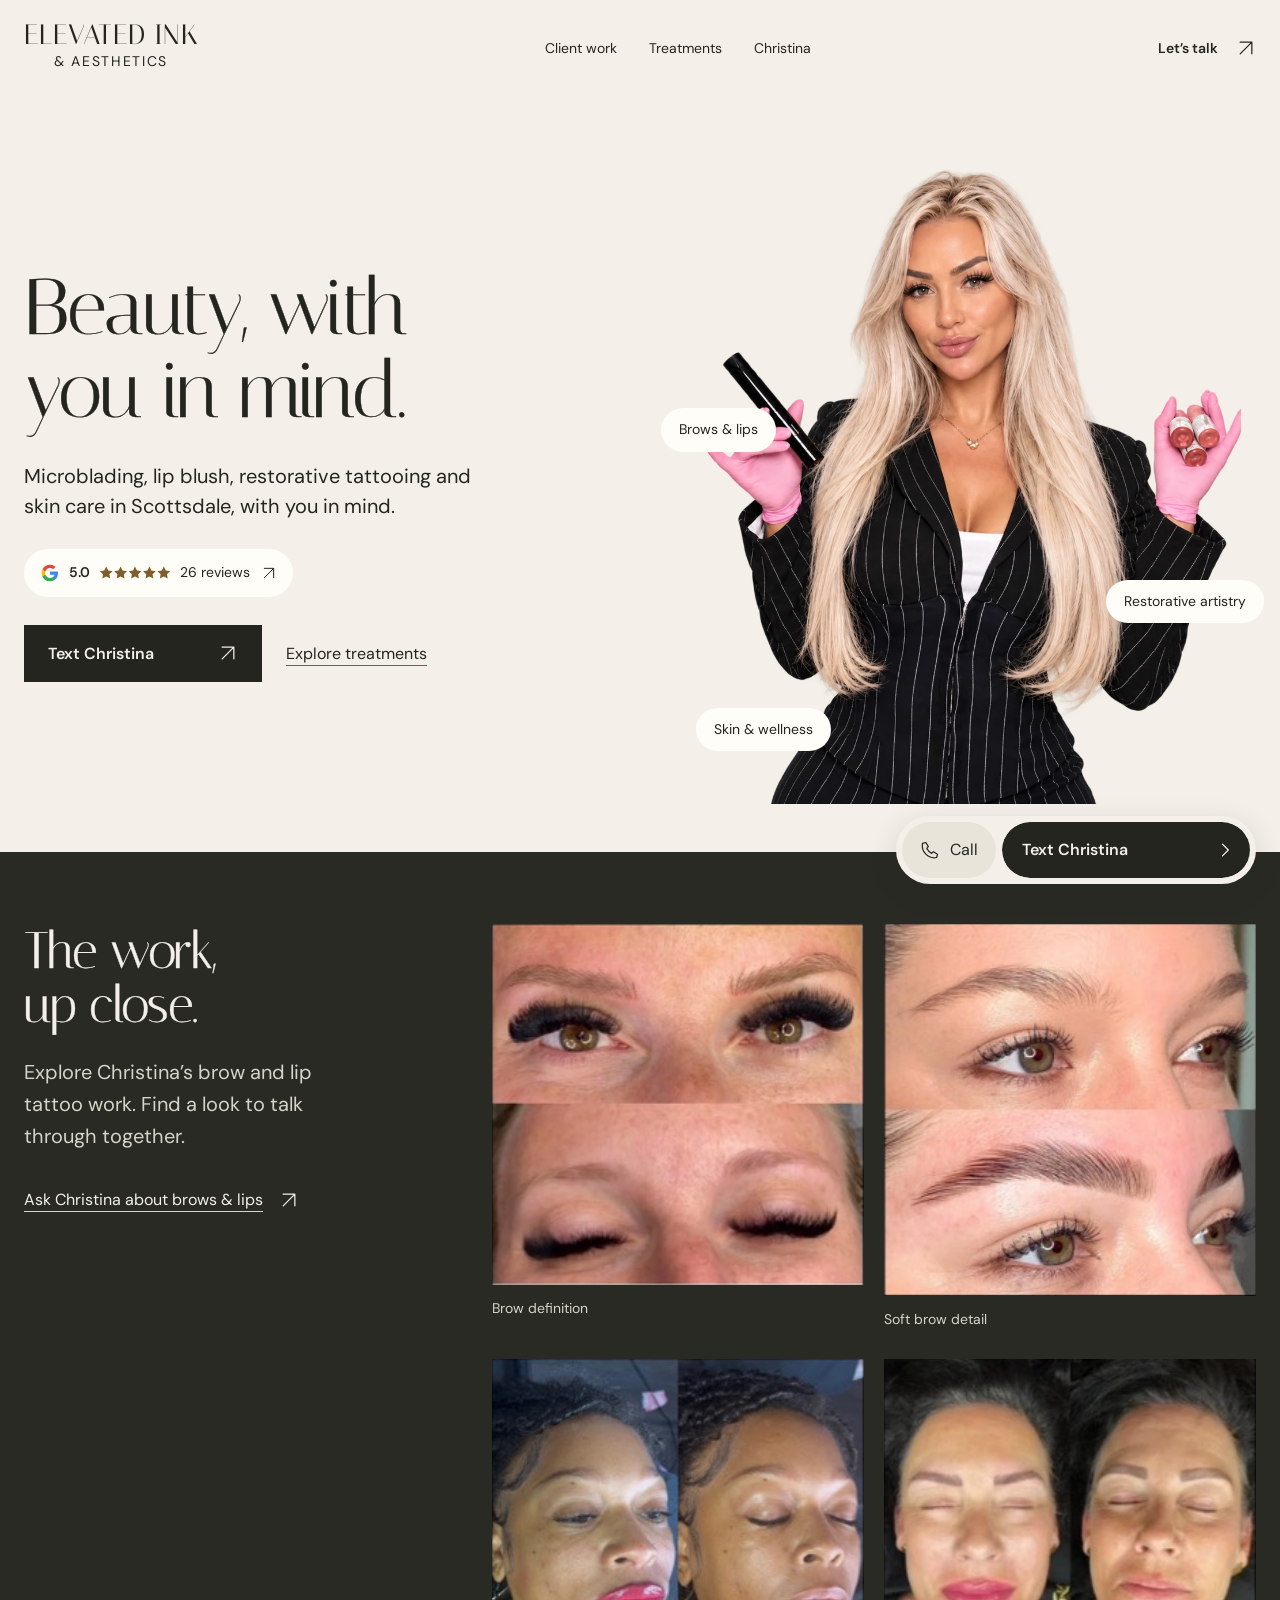
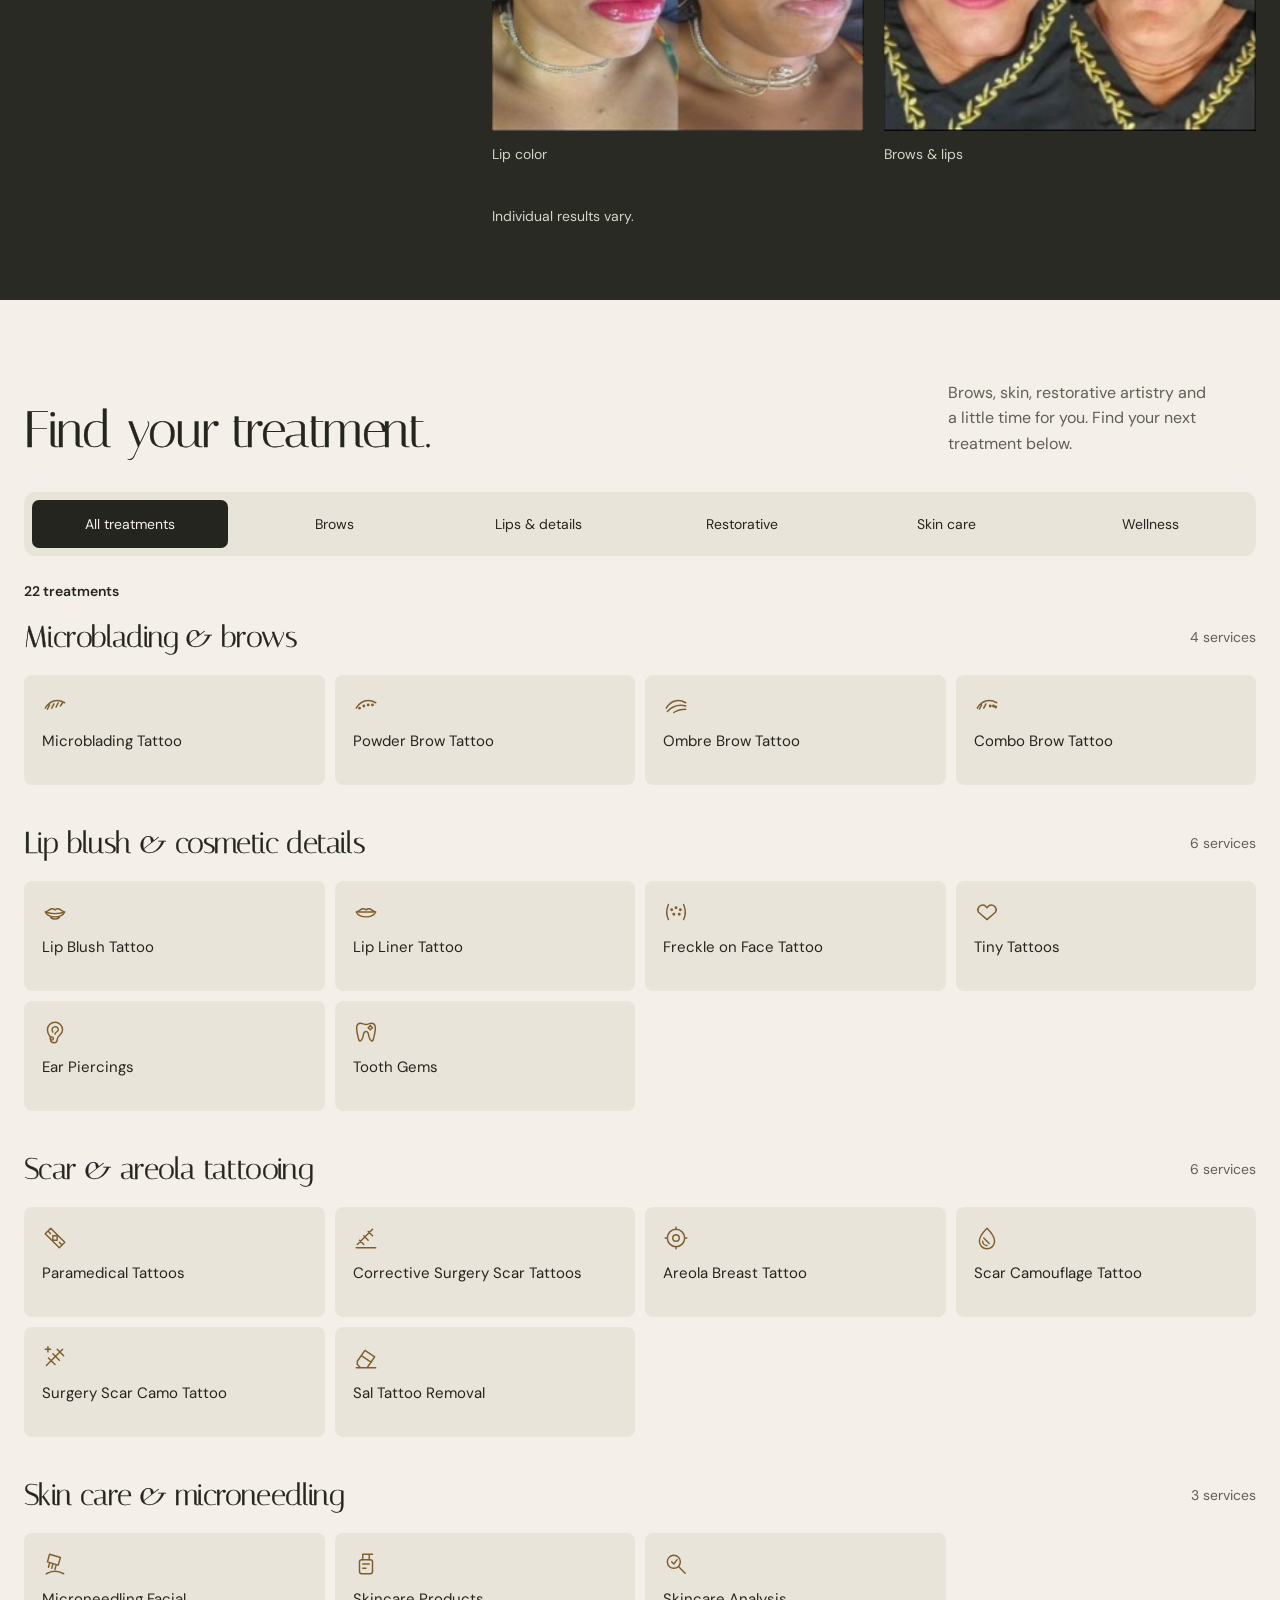
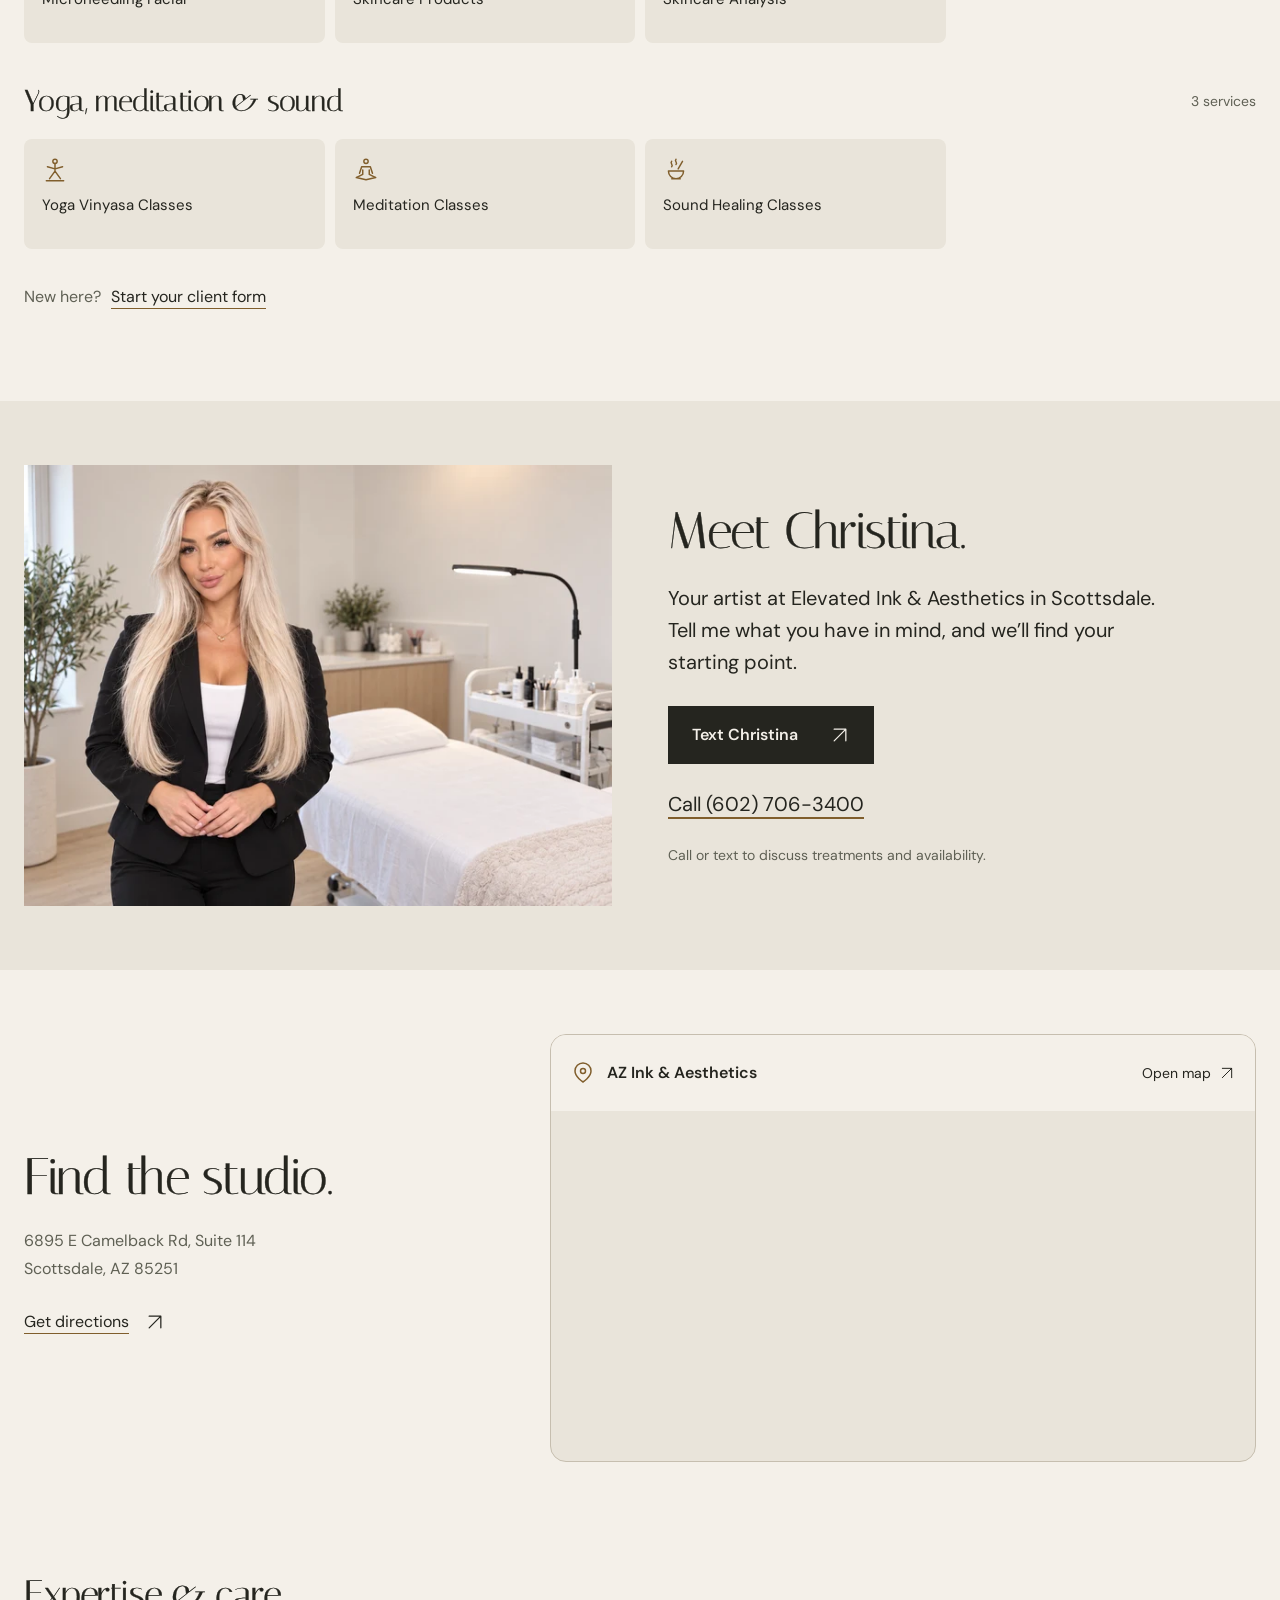
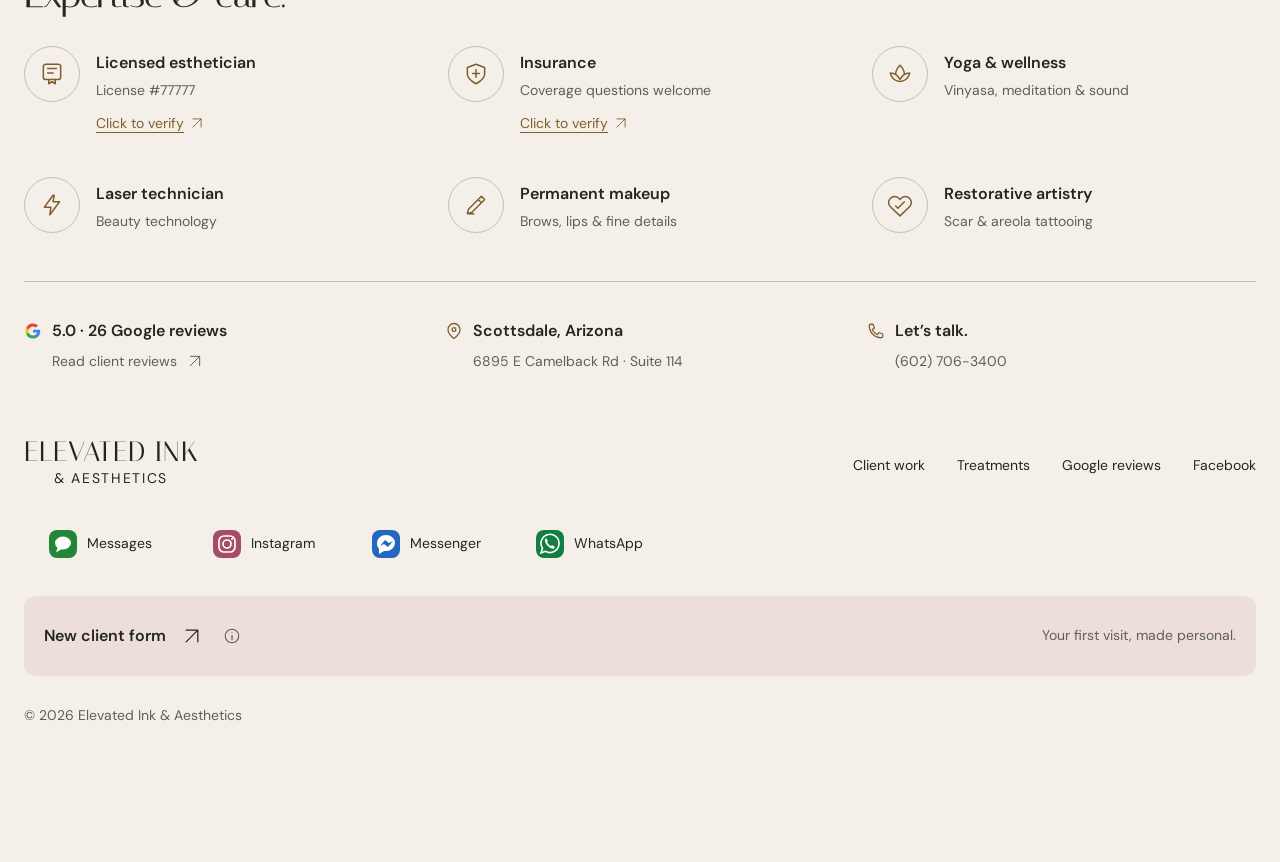
==== index.html @ 195c1bef "Align credential verification links and add consistent footer location and phone icons" ====
<!doctype html>
<html lang="en">
<head>
  <meta charset="utf-8">
  <meta name="viewport" content="width=device-width, initial-scale=1, viewport-fit=cover">
  <meta name="theme-color" content="#f4f0e9">
  <meta name="description" content="Explore microblading, lip blush, restorative tattooing and skin care in Scottsdale with Christina. View client work, find your treatment and start your inquiry.">
  <title>Permanent Makeup Scottsdale | Elevated Ink &amp; Aesthetics</title>
  <link rel="canonical" href="https://tina-lac.vercel.app/">
  <meta property="og:type" content="website">
  <meta property="og:locale" content="en_US">
  <meta property="og:site_name" content="Elevated Ink &amp; Aesthetics">
  <meta property="og:title" content="Permanent Makeup Scottsdale | Elevated Ink &amp; Aesthetics">
  <meta property="og:description" content="Explore microblading, lip blush, restorative tattooing and skin care in Scottsdale with Christina. View client work, find your treatment and start your inquiry.">
  <meta property="og:url" content="https://tina-lac.vercel.app/">
  <meta property="og:image" content="https://tina-lac.vercel.app/assets/og-elevated-ink.jpg">
  <meta property="og:image:secure_url" content="https://tina-lac.vercel.app/assets/og-elevated-ink.jpg">
  <meta property="og:image:type" content="image/jpeg">
  <meta property="og:image:width" content="1280">
  <meta property="og:image:height" content="672">
  <meta property="og:image:alt" content="Elevated Ink &amp; Aesthetics: Beauty, with you in mind. Christina with her permanent makeup tools, Google reviews and consultation invitation.">
  <meta name="twitter:card" content="summary_large_image">
  <meta name="twitter:title" content="Permanent Makeup Scottsdale | Elevated Ink &amp; Aesthetics">
  <meta name="twitter:description" content="Explore microblading, lip blush, restorative tattooing and skin care in Scottsdale with Christina. View client work, find your treatment and start your inquiry.">
  <meta name="twitter:image" content="https://tina-lac.vercel.app/assets/og-elevated-ink.jpg">
  <meta name="twitter:image:alt" content="Elevated Ink &amp; Aesthetics brand banner with Christina and Beauty, with you in mind.">
  <link rel="preload" href="assets/fonts/italiana.woff" as="font" type="font/woff" crossorigin>
  <link rel="preload" href="assets/fonts/dm-sans-regular.woff" as="font" type="font/woff" crossorigin>
  <link rel="icon" href="assets/favicon.svg" type="image/svg+xml">
  <link rel="stylesheet" href="styles.css?v=20261020-footer-alignment">
  <script src="app.js?v=20261020-footer-alignment" defer></script>
  <script type="application/ld+json">{"@context":"https://schema.org","@type":"BeautySalon","@id":"https://tina-lac.vercel.app/#studio","name":"Elevated Ink & Aesthetics","alternateName":"AZ Ink and Aesthetics","url":"https://tina-lac.vercel.app/","description":"Explore microblading, lip blush, restorative tattooing and skin care in Scottsdale with Christina. View client work, find your treatment and start your inquiry.","image":"https://tina-lac.vercel.app/assets/og-elevated-ink.jpg","telephone":"+16027063400","address":{"@type":"PostalAddress","streetAddress":"6895 E Camelback Rd, Suite 114","addressLocality":"Scottsdale","addressRegion":"AZ","postalCode":"85251","addressCountry":"US"},"areaServed":{"@type":"City","name":"Scottsdale"},"hasMap":"https://www.google.com/maps?cid=10707652014736589159","sameAs":["https://www.facebook.com/az.inkandaesthetics/","https://www.instagram.com/inkandaestheticsbykellee/","https://share.google/YLqfMkeD1fCiKU7QR"],"hasOfferCatalog":{"@type":"OfferCatalog","name":"Permanent makeup, skin care and wellness treatments","itemListElement":[{"@type":"Offer","itemOffered":{"@type":"Service","name":"Microblading Tattoo","url":"https://tina-lac.vercel.app/#brows","areaServed":{"@type":"City","name":"Scottsdale"}}},{"@type":"Offer","itemOffered":{"@type":"Service","name":"Powder Brow Tattoo","url":"https://tina-lac.vercel.app/#brows","areaServed":{"@type":"City","name":"Scottsdale"}}},{"@type":"Offer","itemOffered":{"@type":"Service","name":"Ombre Brow Tattoo","url":"https://tina-lac.vercel.app/#brows","areaServed":{"@type":"City","name":"Scottsdale"}}},{"@type":"Offer","itemOffered":{"@type":"Service","name":"Combo Brow Tattoo","url":"https://tina-lac.vercel.app/#brows","areaServed":{"@type":"City","name":"Scottsdale"}}},{"@type":"Offer","itemOffered":{"@type":"Service","name":"Lip Blush Tattoo","url":"https://tina-lac.vercel.app/#cosmetic-tattoos","areaServed":{"@type":"City","name":"Scottsdale"}}},{"@type":"Offer","itemOffered":{"@type":"Service","name":"Lip Liner Tattoo","url":"https://tina-lac.vercel.app/#cosmetic-tattoos","areaServed":{"@type":"City","name":"Scottsdale"}}},{"@type":"Offer","itemOffered":{"@type":"Service","name":"Freckle on Face Tattoo","url":"https://tina-lac.vercel.app/#cosmetic-tattoos","areaServed":{"@type":"City","name":"Scottsdale"}}},{"@type":"Offer","itemOffered":{"@type":"Service","name":"Tiny Tattoos","url":"https://tina-lac.vercel.app/#cosmetic-tattoos","areaServed":{"@type":"City","name":"Scottsdale"}}},{"@type":"Offer","itemOffered":{"@type":"Service","name":"Ear Piercings","url":"https://tina-lac.vercel.app/#cosmetic-tattoos","areaServed":{"@type":"City","name":"Scottsdale"}}},{"@type":"Offer","itemOffered":{"@type":"Service","name":"Tooth Gems","url":"https://tina-lac.vercel.app/#cosmetic-tattoos","areaServed":{"@type":"City","name":"Scottsdale"}}},{"@type":"Offer","itemOffered":{"@type":"Service","name":"Paramedical Tattoos","url":"https://tina-lac.vercel.app/#restorative-tattoos","areaServed":{"@type":"City","name":"Scottsdale"}}},{"@type":"Offer","itemOffered":{"@type":"Service","name":"Corrective Surgery Scar Tattoos","url":"https://tina-lac.vercel.app/#restorative-tattoos","areaServed":{"@type":"City","name":"Scottsdale"}}},{"@type":"Offer","itemOffered":{"@type":"Service","name":"Areola Breast Tattoo","url":"https://tina-lac.vercel.app/#restorative-tattoos","areaServed":{"@type":"City","name":"Scottsdale"}}},{"@type":"Offer","itemOffered":{"@type":"Service","name":"Scar Camouflage Tattoo","url":"https://tina-lac.vercel.app/#restorative-tattoos","areaServed":{"@type":"City","name":"Scottsdale"}}},{"@type":"Offer","itemOffered":{"@type":"Service","name":"Surgery Scar Camo Tattoo","url":"https://tina-lac.vercel.app/#restorative-tattoos","areaServed":{"@type":"City","name":"Scottsdale"}}},{"@type":"Offer","itemOffered":{"@type":"Service","name":"Sal Tattoo Removal","url":"https://tina-lac.vercel.app/#restorative-tattoos","areaServed":{"@type":"City","name":"Scottsdale"}}},{"@type":"Offer","itemOffered":{"@type":"Service","name":"Microneedling Facial","url":"https://tina-lac.vercel.app/#skin-care","areaServed":{"@type":"City","name":"Scottsdale"}}},{"@type":"Offer","itemOffered":{"@type":"Service","name":"Skincare Products","url":"https://tina-lac.vercel.app/#skin-care","areaServed":{"@type":"City","name":"Scottsdale"}}},{"@type":"Offer","itemOffered":{"@type":"Service","name":"Skincare Analysis","url":"https://tina-lac.vercel.app/#skin-care","areaServed":{"@type":"City","name":"Scottsdale"}}},{"@type":"Offer","itemOffered":{"@type":"Service","name":"Yoga Vinyasa Classes","url":"https://tina-lac.vercel.app/#wellness","areaServed":{"@type":"City","name":"Scottsdale"}}},{"@type":"Offer","itemOffered":{"@type":"Service","name":"Meditation Classes","url":"https://tina-lac.vercel.app/#wellness","areaServed":{"@type":"City","name":"Scottsdale"}}},{"@type":"Offer","itemOffered":{"@type":"Service","name":"Sound Healing Classes","url":"https://tina-lac.vercel.app/#wellness","areaServed":{"@type":"City","name":"Scottsdale"}}}]}}</script>
  <noscript><style>.contact-dock .messaging-peel{display:none}</style></noscript>
</head>
<body>
<a class="skip" href="#main">Skip to content</a>
<header class="header frame">
  <a class="wordmark" href="#" aria-label="Elevated Ink and Aesthetics home">ELEVATED INK<span>& AESTHETICS</span></a>
  <nav aria-label="Main navigation"><a href="#work">Client work</a><a href="#treatments">Treatments</a><a href="#contact">Christina</a></nav>
  <a class="header-contact" href="sms:+16027063400?body=Hey%20Christina%2C%20I%20need%20to%20know%20more%20about%20your%20services%2C%20girl%21">Let’s talk <svg class="icon" viewBox="0 0 24 24" aria-hidden="true"><path d="m5 19 14-14M5 5h14v14"/></svg></a>
</header>
<main id="main">
  <section class="hero frame" aria-labelledby="hero-title">
    <div class="hero-copy">
      <h1 id="hero-title" data-reveal>Beauty, with<br>you in mind.</h1>
      <p class="lead" data-reveal>Microblading, lip blush, restorative tattooing and skin care in Scottsdale, with you in mind.</p>
      <a class="review-pill" href="https://share.google/YLqfMkeD1fCiKU7QR" target="_blank" rel="noopener" aria-label="5 out of 5, 26 Google reviews. View on Google, opens a new tab." data-reveal>
        <svg class="google-mark" viewBox="0 0 24 24" aria-hidden="true"><path fill="#4285f4" d="M21.6 12.23c0-.71-.06-1.39-.18-2.05H12v3.88h5.38a4.61 4.61 0 0 1-2 3.03v2.52h3.24c1.89-1.74 2.98-4.3 2.98-7.38Z"/><path fill="#34a853" d="M12 22c2.7 0 4.96-.9 6.62-2.42l-3.24-2.52c-.9.6-2.04.96-3.38.96-2.61 0-4.82-1.76-5.61-4.12H3.05v2.6A10 10 0 0 0 12 22Z"/><path fill="#fbbc05" d="M6.39 13.9A6 6 0 0 1 6.07 12c0-.66.11-1.3.32-1.9V7.5H3.05A10 10 0 0 0 2 12c0 1.61.39 3.14 1.05 4.5l3.34-2.6Z"/><path fill="#ea4335" d="M12 5.98c1.47 0 2.79.5 3.82 1.5l2.87-2.87A9.6 9.6 0 0 0 12 2a10 10 0 0 0-8.95 5.5l3.34 2.6C7.18 7.74 9.39 5.98 12 5.98Z"/></svg>
        <strong>5.0</strong><svg class="stars" viewBox="0 0 100 20" aria-hidden="true"><defs><path id="star" d="m10 1 2.7 5.5 6.1.9-4.4 4.3 1 6.1-5.4-2.9-5.4 2.9 1-6.1L1.2 7.4l6.1-.9Z"/></defs><use href="#star"/><use href="#star" x="20"/><use href="#star" x="40"/><use href="#star" x="60"/><use href="#star" x="80"/></svg><span>26 reviews</span><svg class="icon" viewBox="0 0 24 24" aria-hidden="true"><path d="m5 19 14-14M5 5h14v14"/></svg>
      </a>
      <div class="hero-actions" data-reveal><a class="button" href="sms:+16027063400?body=Hey%20Christina%2C%20I%20need%20to%20know%20more%20about%20your%20services%2C%20girl%21">Text Christina <svg class="icon" viewBox="0 0 24 24" aria-hidden="true"><path d="m5 19 14-14M5 5h14v14"/></svg></a><a class="text-link" href="#treatments">Explore treatments</a></div>
    </div>
    <div class="portrait" data-reveal><picture><source type="image/webp" srcset="assets/christina-480.webp 480w, assets/christina-960.webp 960w" sizes="(max-width: 700px) 90vw, 48vw"><img src="assets/christina-cutout.png" alt="Christina, the artist behind Elevated Ink, holding her tattoo tools in pink gloves" width="1165" height="1350" fetchpriority="high" decoding="async"></picture><div class="portrait-bubbles" aria-label="Treatment specialties">
      <span class="treatment-bubble bubble-brows">Brows & lips</span>
      <span class="treatment-bubble bubble-restore">Restorative artistry</span>
      <span class="treatment-bubble bubble-skin">Skin & wellness</span>
    </div></div>
  </section>
  <section class="work" id="work" aria-labelledby="work-title">
    <div class="frame work-layout">
      <div class="work-copy"><h2 id="work-title" data-reveal>The work, <br>up close.</h2><p data-reveal>Explore Christina’s brow and lip tattoo work. Find a look to talk through together.</p><a class="text-link" href="sms:+16027063400?body=Hey%20Christina%2C%20I%20need%20to%20know%20more%20about%20your%20services%2C%20girl%21" data-reveal>Ask Christina about brows & lips <svg class="icon" viewBox="0 0 24 24" aria-hidden="true"><path d="m5 19 14-14M5 5h14v14"/></svg></a></div>
      <div class="gallery">
        <figure data-reveal><div class="crop" style="--x:310;--y:197;--w:263;--h:255"><img src="assets/client-work.jpg" alt="Original paired close-ups of a client’s eyebrow treatment" width="589" height="1280" loading="lazy" decoding="async"></div><figcaption>Brow definition</figcaption></figure>
        <figure data-reveal><div class="crop" style="--x:310;--y:492;--w:263;--h:263"><img src="assets/client-work.jpg" alt="Two original close-up views of brow shaping and definition" width="589" height="1280" loading="lazy" decoding="async"></div><figcaption>Soft brow detail</figcaption></figure>
        <figure data-reveal><div class="crop" style="--x:16;--y:786;--w:263;--h:263"><img src="assets/client-work.jpg" alt="Original paired client photographs showing lip tattoo work" width="589" height="1280" loading="lazy" decoding="async"></div><figcaption>Lip color</figcaption></figure>
        <figure data-reveal><div class="crop" style="--x:16;--y:492;--w:263;--h:263"><img src="assets/client-work.jpg" alt="Original paired client photographs of brow and lip treatment details" width="589" height="1280" loading="lazy" decoding="async"></div><figcaption>Brows & lips</figcaption></figure>
      </div>
      <p class="work-note">Individual results vary.</p>
    </div>
  </section>
  <section class="treatments frame" id="treatments" aria-labelledby="treatments-title">
    <div class="section-intro"><h2 id="treatments-title" data-reveal>Find your treatment.</h2><p data-reveal>Brows, skin, restorative artistry and a little time for you. Find your next treatment below.</p></div>
    <div class="treatment-menu">
<div class="treatment-filters" role="group" aria-label="Filter treatments" hidden>
<button type="button" data-service-filter="all" aria-pressed="true" aria-controls="treatment-grid">All treatments</button>
<button type="button" data-service-filter="brows" aria-pressed="false" aria-controls="treatment-grid">Brows</button>
<button type="button" data-service-filter="cosmetic-tattoos" aria-pressed="false" aria-controls="treatment-grid">Lips &amp; details</button>
<button type="button" data-service-filter="restorative-tattoos" aria-pressed="false" aria-controls="treatment-grid">Restorative</button>
<button type="button" data-service-filter="skin-care" aria-pressed="false" aria-controls="treatment-grid">Skin care</button>
<button type="button" data-service-filter="wellness" aria-pressed="false" aria-controls="treatment-grid">Wellness</button>
</div>
<div class="menu-meta"><p id="treatment-count" role="status" aria-live="polite" aria-atomic="true">22 treatments</p></div>
<div class="treatment-collections" id="treatment-grid">
<section class="treatment-collection" id="brows" data-service-group="brows" aria-labelledby="brows-title"><div class="treatment-category-heading"><h3 id="brows-title">Microblading &amp; brows</h3><span>4 services</span></div><ul class="treatment-grid" role="list">
<li class="treatment-card"><svg class="treatment-icon" viewBox="0 0 24 24" aria-hidden="true"><path d="M3 14c4-7 11-9 18-5M5 15l2-4m2 3 2-4m2 3 2-4m2 3 2-3"/></svg><span class="treatment-name-full">Microblading Tattoo</span><span class="treatment-name-short" aria-hidden="true">Micro<wbr>blading</span></li>
<li class="treatment-card"><svg class="treatment-icon" viewBox="0 0 24 24" aria-hidden="true"><path d="M3 14c4-7 11-9 18-5"/><circle cx="6" cy="14" r=".65"/><circle cx="10" cy="12" r=".65"/><circle cx="14" cy="11" r=".65"/><circle cx="18" cy="11" r=".65"/></svg><span class="treatment-name-full">Powder Brow Tattoo</span><span class="treatment-name-short" aria-hidden="true">Powder brows</span></li>
<li class="treatment-card"><svg class="treatment-icon" viewBox="0 0 24 24" aria-hidden="true"><path d="M3 14c4-7 11-9 18-5M4 17c5-5 10-7 17-5M10 18c3-2 7-3 11-3"/></svg><span class="treatment-name-full">Ombre Brow Tattoo</span><span class="treatment-name-short" aria-hidden="true">Ombré brows</span></li>
<li class="treatment-card"><svg class="treatment-icon" viewBox="0 0 24 24" aria-hidden="true"><path d="M3 14c4-7 11-9 18-5M5 15l2-4m2 3 2-4"/><circle cx="15" cy="12" r=".7"/><circle cx="18" cy="12" r=".7"/><circle cx="20" cy="13" r=".7"/></svg><span class="treatment-name-full">Combo Brow Tattoo</span><span class="treatment-name-short" aria-hidden="true">Combo brows</span></li>
</ul></section>
<section class="treatment-collection" id="cosmetic-tattoos" data-service-group="cosmetic-tattoos" aria-labelledby="cosmetic-tattoos-title"><div class="treatment-category-heading"><h3 id="cosmetic-tattoos-title">Lip blush &amp; cosmetic details</h3><span>6 services</span></div><ul class="treatment-grid" role="list">
<li class="treatment-card"><svg class="treatment-icon" viewBox="0 0 24 24" aria-hidden="true"><path d="M3 12c4-1 5-5 9-2 4-3 5 1 9 2-3 6-15 6-18 0ZM3 12c6 2 12 2 18 0M8 17c2 2 6 2 8 0"/></svg><span class="treatment-name-full">Lip Blush Tattoo</span><span class="treatment-name-short" aria-hidden="true">Lip blush</span></li>
<li class="treatment-card"><svg class="treatment-icon" viewBox="0 0 24 24" aria-hidden="true"><path d="M3 12c4-1 5-5 9-2 4-3 5 1 9 2-3 6-15 6-18 0ZM5 12h14"/></svg><span class="treatment-name-full">Lip Liner Tattoo</span><span class="treatment-name-short" aria-hidden="true">Lip liner</span></li>
<li class="treatment-card"><svg class="treatment-icon" viewBox="0 0 24 24" aria-hidden="true"><path d="M5 5c-2 5-2 10 0 14M19 5c2 5 2 10 0 14"/><circle cx="8" cy="10" r=".7"/><circle cx="12" cy="8" r=".7"/><circle cx="16" cy="10" r=".7"/><circle cx="10" cy="14" r=".7"/><circle cx="15" cy="14" r=".7"/></svg><span class="treatment-name-full">Freckle on Face Tattoo</span><span class="treatment-name-short" aria-hidden="true">Freckles</span></li>
<li class="treatment-card"><svg class="treatment-icon" viewBox="0 0 24 24" aria-hidden="true"><path d="M12 19 4 12a4.5 4.5 0 0 1 6-6l2 2 2-2a4.5 4.5 0 0 1 6 6l-8 7Z"/></svg><span class="treatment-name-full">Tiny Tattoos</span><span class="treatment-name-short" aria-hidden="true">Tiny tattoos</span></li>
<li class="treatment-card"><svg class="treatment-icon" viewBox="0 0 24 24" aria-hidden="true"><path d="M8 17c-1-2-3-3-3-7a7 7 0 0 1 14 0c0 5-5 5-5 9a3 3 0 0 1-6 0v-2ZM10 12c-3-5 5-7 5-2 0 2-3 2-3 4"/><circle cx="9" cy="18" r="1.5"/></svg><span class="treatment-name-full">Ear Piercings</span><span class="treatment-name-short" aria-hidden="true">Ear piercing</span></li>
<li class="treatment-card"><svg class="treatment-icon" viewBox="0 0 24 24" aria-hidden="true"><path d="M7 4c-6 0-3 9-2 14 1 4 3 2 4-1l1-4c1-2 3-2 4 0l1 4c1 3 3 5 4 1 1-5 4-14-2-14-2 0-3 1-5 1S9 4 7 4Z"/><path d="m16 6 2 2-2 2-2-2 2-2Z"/></svg><span class="treatment-name-full">Tooth Gems</span><span class="treatment-name-short" aria-hidden="true">Tooth gems</span></li>
</ul></section>
<section class="treatment-collection" id="restorative-tattoos" data-service-group="restorative-tattoos" aria-labelledby="restorative-tattoos-title"><div class="treatment-category-heading"><h3 id="restorative-tattoos-title">Scar &amp; areola tattooing</h3><span>6 services</span></div><ul class="treatment-grid" role="list">
<li class="treatment-card"><svg class="treatment-icon" viewBox="0 0 24 24" aria-hidden="true"><path d="m8 3 13 13-5 5L3 8l5-5ZM6 6l2 2m8 8 2 2"/><path d="M10 10h4v4h-4z"/></svg><span class="treatment-name-full">Paramedical Tattoos</span><span class="treatment-name-short" aria-hidden="true">Para<wbr>medical</span></li>
<li class="treatment-card"><svg class="treatment-icon" viewBox="0 0 24 24" aria-hidden="true"><path d="M4 18 18 4M6 14l4 4M10 10l4 4M14 6l4 4M3 21h18"/></svg><span class="treatment-name-full">Corrective Surgery Scar Tattoos</span><span class="treatment-name-short" aria-hidden="true">Corrective scar</span></li>
<li class="treatment-card"><svg class="treatment-icon" viewBox="0 0 24 24" aria-hidden="true"><circle cx="12" cy="12" r="8"/><circle cx="12" cy="12" r="3"/><path d="M12 2v2m0 16v2M2 12h2m16 0h2"/></svg><span class="treatment-name-full">Areola Breast Tattoo</span><span class="treatment-name-short" aria-hidden="true">Areola tattoo</span></li>
<li class="treatment-card"><svg class="treatment-icon" viewBox="0 0 24 24" aria-hidden="true"><path d="M12 3s-7 7-7 12a7 7 0 0 0 14 0c0-5-7-12-7-12Z"/><path d="M8 15a4 4 0 0 0 4 4m-3-7 5 5"/></svg><span class="treatment-name-full">Scar Camouflage Tattoo</span><span class="treatment-name-short" aria-hidden="true">Scar camo</span></li>
<li class="treatment-card"><svg class="treatment-icon" viewBox="0 0 24 24" aria-hidden="true"><path d="M4 19 19 4M6 12l6 6M10 8l6 6M14 4l6 6"/><path d="M3 4h5M5.5 1.5v5"/></svg><span class="treatment-name-full">Surgery Scar Camo Tattoo</span><span class="treatment-name-short" aria-hidden="true">Surgical scar</span></li>
<li class="treatment-card"><svg class="treatment-icon" viewBox="0 0 24 24" aria-hidden="true"><path d="m4 15 7-10 9 6-7 10H7l-3-3v-3ZM8 10l9 6M3 21h18"/></svg><span class="treatment-name-full">Sal Tattoo Removal</span><span class="treatment-name-short" aria-hidden="true">Tattoo removal</span></li>
</ul></section>
<section class="treatment-collection" id="skin-care" data-service-group="skin-care" aria-labelledby="skin-care-title"><div class="treatment-category-heading"><h3 id="skin-care-title">Skin care &amp; microneedling</h3><span>3 services</span></div><ul class="treatment-grid" role="list">
<li class="treatment-card"><svg class="treatment-icon" viewBox="0 0 24 24" aria-hidden="true"><path d="m7 3 10 3-2 7-10-3 2-7ZM7 11l-1 4m4-3-1 4m4-3-1 4M4 21c5-3 11-3 16 0"/></svg><span class="treatment-name-full">Microneedling Facial</span><span class="treatment-name-short" aria-hidden="true">Micro<wbr>needling</span></li>
<li class="treatment-card"><svg class="treatment-icon" viewBox="0 0 24 24" aria-hidden="true"><rect x="6" y="8" width="12" height="13" rx="2"/><path d="M9 8V3h6v5M9 3h9m-9 9h6m-6 4h3"/></svg><span class="treatment-name-full">Skincare Products</span><span class="treatment-name-short" aria-hidden="true">Skin products</span></li>
<li class="treatment-card"><svg class="treatment-icon" viewBox="0 0 24 24" aria-hidden="true"><circle cx="10" cy="10" r="6"/><path d="m14.5 14.5 6 6M8 10l2 2 3-4"/></svg><span class="treatment-name-full">Skincare Analysis</span><span class="treatment-name-short" aria-hidden="true">Skin analysis</span></li>
</ul></section>
<section class="treatment-collection" id="wellness" data-service-group="wellness" aria-labelledby="wellness-title"><div class="treatment-category-heading"><h3 id="wellness-title">Yoga, meditation &amp; sound</h3><span>3 services</span></div><ul class="treatment-grid" role="list">
<li class="treatment-card"><svg class="treatment-icon" viewBox="0 0 24 24" aria-hidden="true"><circle cx="12" cy="4" r="2"/><path d="M12 6v7M5 9l7 2 7-2M12 13l-5 7m5-7 5 7M4 22h16"/></svg><span class="treatment-name-full">Yoga Vinyasa Classes</span><span class="treatment-name-short" aria-hidden="true">Vinyasa yoga</span></li>
<li class="treatment-card"><svg class="treatment-icon" viewBox="0 0 24 24" aria-hidden="true"><circle cx="12" cy="4" r="2"/><path d="M8 9h8l2 6M8 9l-2 6M9 12v4l-6 3 9 2 9-2-6-3v-4"/></svg><span class="treatment-name-full">Meditation Classes</span><span class="treatment-name-short" aria-hidden="true">Meditation</span></li>
<li class="treatment-card"><svg class="treatment-icon" viewBox="0 0 24 24" aria-hidden="true"><path d="M5 13h14a7 7 0 0 1-14 0ZM8 20h8M18 4l-4 7M8 4c-2 2 2 3 0 5m4-7c-2 2 2 3 0 5"/></svg><span class="treatment-name-full">Sound Healing Classes</span><span class="treatment-name-short" aria-hidden="true">Sound healing</span></li>
</ul></section>
</div>
</div>
    <p class="service-help">New here? <a class="text-link" href="new-client.html">Start your client form</a></p>
  </section>
  <section class="contact" id="contact" aria-labelledby="contact-title"><div class="frame contact-layout">
    <figure class="studio-portrait" data-reveal><picture><source type="image/webp" srcset="assets/clinic-640.webp 640w, assets/clinic-1200.webp 1200w" sizes="(max-width: 700px) 90vw, 46vw"><img src="assets/clinic-1200.webp" alt="Christina in a treatment studio" width="1448" height="1086" loading="lazy" decoding="async"></picture></figure>
    <div class="artist-contact-copy">
    <div><h2 id="contact-title" data-reveal>Meet Christina.</h2><p data-reveal>Your artist at Elevated Ink & Aesthetics in Scottsdale. Tell me what you have in mind, and we’ll find your starting point.</p></div>
    <div class="contact-actions" data-reveal><a class="button" href="sms:+16027063400?body=Hey%20Christina%2C%20I%20need%20to%20know%20more%20about%20your%20services%2C%20girl%21">Text Christina <svg class="icon" viewBox="0 0 24 24" aria-hidden="true"><path d="m5 19 14-14M5 5h14v14"/></svg></a><a class="phone-link" href="tel:+16027063400">Call (602) 706-3400</a><p>Call or text to discuss treatments and availability.</p></div>
  </div></div></section>
  <section class="location frame" id="location" aria-labelledby="location-title">
    <div class="location-copy"><h2 id="location-title" data-reveal>Find the studio.</h2><address>6895 E Camelback Rd, Suite 114<br>Scottsdale, AZ 85251</address><a class="text-link" href="https://www.google.com/maps/dir/?api=1&amp;destination=Az%20ink%20and%20aesthetics&amp;destination_place_id=ChIJVWpZWmMLK4cRZ8HenMY4mZQ" target="_blank" rel="noopener">Get directions <svg class="icon" viewBox="0 0 24 24" aria-hidden="true"><path d="m5 19 14-14M5 5h14v14"/></svg></a></div>
    <div class="map-box">
      <div class="map-heading"><svg class="icon map-pin" viewBox="0 0 24 24" aria-hidden="true"><path d="M20 10c0 6-8 11-8 11S4 16 4 10a8 8 0 1 1 16 0Z"/><circle cx="12" cy="10" r="2.5"/></svg><strong>AZ Ink & Aesthetics</strong><a href="https://www.google.com/maps?cid=10707652014736589159" target="_blank" rel="noopener" aria-label="Open AZ Ink and Aesthetics on Google Maps">Open map <svg class="icon" viewBox="0 0 24 24" aria-hidden="true"><path d="m5 19 14-14M5 5h14v14"/></svg></a></div>
      <iframe title="Google Maps business listing for AZ Ink and Aesthetics, Scottsdale" src="https://www.google.com/maps?cid=10707652014736589159&amp;z=16&amp;output=embed" loading="lazy" referrerpolicy="strict-origin-when-cross-origin" allowfullscreen></iframe>
    </div>
  </section>
</main>
<section class="credentials frame" aria-labelledby="credentials-title"><h2 id="credentials-title">Expertise & care.</h2><ul class="credential-badges"><li><svg class="credential-icon" viewBox="0 0 24 24" aria-hidden="true"><rect x="4" y="3" width="16" height="14" rx="2"/><path d="M8 7h8M8 11h5M9 17v4l3-2 3 2v-4"/></svg><div><strong>Licensed esthetician</strong><span>License #77777</span><a class="credential-verify" href="https://www.google.com/" target="_blank" rel="noopener noreferrer" aria-label="License verification link: opens Google in a new tab" title="Opens Google in a new tab">Click to verify <svg class="icon" viewBox="0 0 24 24" aria-hidden="true"><path d="m5 19 14-14M5 5h14v14"/></svg></a></div></li><li><svg class="credential-icon" viewBox="0 0 24 24" aria-hidden="true"><path d="m12 3 8 3v6c0 5-8 9-8 9s-8-4-8-9V6l8-3Z"/><path d="M12 8v7M9 11.5h6"/></svg><div><strong>Insurance</strong><span>Coverage questions welcome</span><a class="credential-verify" href="https://www.google.com/" target="_blank" rel="noopener noreferrer" aria-label="Insurance verification link: opens Google in a new tab" title="Opens Google in a new tab">Click to verify <svg class="icon" viewBox="0 0 24 24" aria-hidden="true"><path d="m5 19 14-14M5 5h14v14"/></svg></a></div></li><li><svg class="credential-icon" viewBox="0 0 24 24" aria-hidden="true"><path d="M12 19c-4 0-8-3-9-8 4 0 7 2 9 6 2-4 5-6 9-6-1 5-5 8-9 8Z"/><path d="M8 12c0-4 4-8 4-8s4 4 4 8"/></svg><div><strong>Yoga & wellness</strong><span>Vinyasa, meditation & sound</span></div></li><li><svg class="credential-icon" viewBox="0 0 24 24" aria-hidden="true"><path d="m13 3-8 11h6l-1 7 9-12h-6l1-6Z"/></svg><div><strong>Laser technician</strong><span>Beauty technology</span></div></li><li><svg class="credential-icon" viewBox="0 0 24 24" aria-hidden="true"><path d="m4 20 4-1L20 7l-3-3L5 16l-1 4ZM14 7l3 3M4 20h6"/></svg><div><strong>Permanent makeup</strong><span>Brows, lips & fine details</span></div></li><li><svg class="credential-icon" viewBox="0 0 24 24" aria-hidden="true"><path d="M20.8 5.8a5.5 5.5 0 0 0-7.8 0L12 6.9l-1.1-1.1a5.5 5.5 0 0 0-7.8 7.8L12 22l8.8-8.4a5.5 5.5 0 0 0 0-7.8Z"/><path d="m8 13 2 2 6-6"/></svg><div><strong>Restorative artistry</strong><span>Scar & areola tattooing</span></div></li></ul></section>
<section class="studio-details frame" aria-label="Studio details">
  <a class="footer-review studio-detail" href="https://share.google/YLqfMkeD1fCiKU7QR" target="_blank" rel="noopener"><div class="footer-review-heading footer-detail-heading"><svg class="google-mark" viewBox="0 0 24 24" aria-hidden="true"><path fill="#4285f4" d="M21.6 12.23c0-.71-.06-1.39-.18-2.05H12v3.88h5.38a4.61 4.61 0 0 1-2 3.03v2.52h3.24c1.89-1.74 2.98-4.3 2.98-7.38Z"/><path fill="#34a853" d="M12 22c2.7 0 4.96-.9 6.62-2.42l-3.24-2.52c-.9.6-2.04.96-3.38.96-2.61 0-4.82-1.76-5.61-4.12H3.05v2.6A10 10 0 0 0 12 22Z"/><path fill="#fbbc05" d="M6.39 13.9A6 6 0 0 1 6.07 12c0-.66.11-1.3.32-1.9V7.5H3.05A10 10 0 0 0 2 12c0 1.61.39 3.14 1.05 4.5l3.34-2.6Z"/><path fill="#ea4335" d="M12 5.98c1.47 0 2.79.5 3.82 1.5l2.87-2.87A9.6 9.6 0 0 0 12 2a10 10 0 0 0-8.95 5.5l3.34 2.6C7.18 7.74 9.39 5.98 12 5.98Z"/></svg><strong>5.0 · 26 Google reviews</strong></div><span class="footer-detail-copy">Read client reviews <svg class="icon" viewBox="0 0 24 24" aria-hidden="true"><path d="m5 19 14-14M5 5h14v14"/></svg></span></a>
  <div class="studio-detail footer-location"><div class="footer-detail-heading"><svg class="studio-detail-icon" viewBox="0 0 24 24" aria-hidden="true"><path d="M20 10c0 6-8 12-8 12S4 16 4 10a8 8 0 1 1 16 0Z"/><circle cx="12" cy="10" r="2.5"/></svg><strong>Scottsdale, Arizona</strong></div><span class="footer-detail-copy">6895 E Camelback Rd · Suite 114</span></div>
  <a class="studio-detail footer-phone" href="tel:+16027063400"><div class="footer-detail-heading"><svg class="studio-detail-icon" viewBox="0 0 24 24" aria-hidden="true"><path d="M8 3H5a2 2 0 0 0-2 2c0 9 7 16 16 16a2 2 0 0 0 2-2v-3l-5-2-2 3a13 13 0 0 1-7-7l3-2-2-5Z"/></svg><strong>Let’s talk.</strong></div><span class="footer-detail-copy">(602) 706-3400</span></a>
</section>
<footer class="frame footer"><a class="wordmark" href="#" aria-label="Elevated Ink and Aesthetics home">ELEVATED INK<span>& AESTHETICS</span></a><nav aria-label="Footer navigation"><a href="#work">Client work</a><a href="#treatments">Treatments</a><a href="https://share.google/YLqfMkeD1fCiKU7QR" target="_blank" rel="noopener">Google reviews</a><a href="https://www.facebook.com/az.inkandaesthetics/" target="_blank" rel="noopener">Facebook</a></nav><div class="footer-socials" aria-label="Social profiles and messaging">
  <a data-channel="sms" href="sms:+16027063400?body=Hey%20Christina%2C%20I%20need%20to%20know%20more%20about%20your%20services%2C%20girl%21" aria-label="Text Christina in Messages"><svg class="channel-icon" viewBox="0 0 32 32" aria-hidden="true"><rect x="2" y="2" width="28" height="28" rx="8" fill="#238636"/><path d="M24 15a8 6.5 0 0 1-8 6.5h-2l-5 3 1.5-4.7A6 6 0 0 1 8 15a8 6.5 0 0 1 16 0Z" fill="white"/></svg><span>Messages</span></a>
  <a data-channel="instagram" href="https://www.instagram.com/inkandaestheticsbykellee/" target="_blank" rel="noopener" aria-label="Christina on Instagram"><svg class="channel-icon" viewBox="0 0 32 32" aria-hidden="true"><rect x="2" y="2" width="28" height="28" rx="8" fill="#a64b68"/><rect x="8" y="8" width="16" height="16" rx="5" fill="none" stroke="white" stroke-width="1.7"/><circle cx="16" cy="16" r="4" fill="none" stroke="white" stroke-width="1.7"/><circle cx="21" cy="11" r="1.1" fill="white"/></svg><span>Instagram</span></a>
  <a data-channel="messenger" href="https://m.me/az.inkandaesthetics" target="_blank" rel="noopener" aria-label="Christina on Messenger"><svg class="channel-icon" viewBox="0 0 32 32" aria-hidden="true"><rect x="2" y="2" width="28" height="28" rx="8" fill="#2468bd"/><path d="M25 15a9 8 0 0 1-9 8h-2l-5 3v-5A8 8 0 0 1 7 15a9 8 0 0 1 18 0Z" fill="white"/><path d="m10 18 5-6 4 3 4-2-5 6-4-3Z" fill="#2468bd"/></svg><span>Messenger</span></a>
  <a data-channel="whatsapp" href="https://wa.me/16027063400" target="_blank" rel="noopener"><svg class="channel-icon" viewBox="0 0 32 32" aria-hidden="true"><rect x="2" y="2" width="28" height="28" rx="8" fill="#147d43"/><path d="M25 15.5a9 9 0 0 1-13.5 7.8L7 25l1.5-4.7A9 9 0 1 1 25 15.5Z" fill="none" stroke="white" stroke-width="1.6"/><path d="m12 10 2 3-1 1c1 2 2 3 4 4l1-1 3 2c-1 3-4 2-7-1s-4-6-2-8Z" fill="white"/></svg><span>WhatsApp</span></a>
</div><div class="footer-intake"><div class="intake-link-group"><a class="footer-intake-link" href="new-client.html">New client form <svg class="icon" viewBox="0 0 24 24" aria-hidden="true"><path d="m5 19 14-14M5 5h14v14"/></svg></a><button class="intake-info" type="button" aria-label="About the new client form" aria-expanded="false" aria-controls="intake-tooltip" title="Four quick steps to share your treatment interests and goals with Christina"><svg class="icon" viewBox="0 0 24 24" aria-hidden="true"><circle cx="12" cy="12" r="9"/><path d="M12 11v6M12 7h.01"/></svg></button><span class="intake-tooltip" id="intake-tooltip" role="tooltip" hidden>Share your interests, goals and contact preferences in four quick steps. Finish by opening a text or WhatsApp draft to Christina.</span></div><span>Your first visit, made personal.</span></div><p>© <span id="year">2026</span> Elevated Ink & Aesthetics</p></footer>
<aside class="contact-dock" aria-label="Contact Christina"><a class="dock-call" href="tel:+16027063400"><svg class="icon" viewBox="0 0 24 24" aria-hidden="true"><path d="m7 3 3 5-2 2c1.5 3 3 4.5 6 6l2-2 5 3-1 4C10 23 1 14 3 4Z"/></svg>Call</a><div class="messaging-peel" data-peek>
  <div class="messaging-tray" id="dock-messaging" role="group" aria-label="Message Christina" aria-hidden="true" inert>
    <a class="channel-link" data-channel="sms" href="sms:+16027063400?body=Hey%20Christina%2C%20I%20need%20to%20know%20more%20about%20your%20services%2C%20girl%21" aria-label="Text Christina in Messages"><svg class="channel-icon" viewBox="0 0 32 32" aria-hidden="true"><rect x="2" y="2" width="28" height="28" rx="8" fill="#238636"/><path d="M24 15a8 6.5 0 0 1-8 6.5h-2l-5 3 1.5-4.7A6 6 0 0 1 8 15a8 6.5 0 0 1 16 0Z" fill="white"/></svg></a>
    <a class="channel-link" data-channel="messenger" href="https://m.me/az.inkandaesthetics" target="_blank" rel="noopener" aria-label="Message Christina on Messenger"><svg class="channel-icon" viewBox="0 0 32 32" aria-hidden="true"><rect x="2" y="2" width="28" height="28" rx="8" fill="#2468bd"/><path d="M25 15a9 8 0 0 1-9 8h-2l-5 3v-5A8 8 0 0 1 7 15a9 8 0 0 1 18 0Z" fill="white"/><path d="m10 18 5-6 4 3 4-2-5 6-4-3Z" fill="#2468bd"/></svg></a>
    <a class="channel-link" data-channel="instagram" href="https://www.instagram.com/inkandaestheticsbykellee/" target="_blank" rel="noopener" aria-label="Open Christina’s Instagram"><svg class="channel-icon" viewBox="0 0 32 32" aria-hidden="true"><rect x="2" y="2" width="28" height="28" rx="8" fill="#a64b68"/><rect x="8" y="8" width="16" height="16" rx="5" fill="none" stroke="white" stroke-width="1.7"/><circle cx="16" cy="16" r="4" fill="none" stroke="white" stroke-width="1.7"/><circle cx="21" cy="11" r="1.1" fill="white"/></svg></a>
    <a class="channel-link" data-channel="whatsapp" href="https://wa.me/16027063400" target="_blank" rel="noopener" aria-label="Message Christina on WhatsApp"><svg class="channel-icon" viewBox="0 0 32 32" aria-hidden="true"><rect x="2" y="2" width="28" height="28" rx="8" fill="#147d43"/><path d="M25 15.5a9 9 0 0 1-13.5 7.8L7 25l1.5-4.7A9 9 0 1 1 25 15.5Z" fill="none" stroke="white" stroke-width="1.6"/><path d="m12 10 2 3-1 1c1 2 2 3 4 4l1-1 3 2c-1 3-4 2-7-1s-4-6-2-8Z" fill="white"/></svg></a>
  </div>
  <div class="peek-signals" aria-hidden="true"><svg class="channel-icon" viewBox="0 0 32 32" aria-hidden="true"><rect x="2" y="2" width="28" height="28" rx="8" fill="#2468bd"/><path d="M25 15a9 8 0 0 1-9 8h-2l-5 3v-5A8 8 0 0 1 7 15a9 8 0 0 1 18 0Z" fill="white"/><path d="m10 18 5-6 4 3 4-2-5 6-4-3Z" fill="#2468bd"/></svg><svg class="channel-icon" viewBox="0 0 32 32" aria-hidden="true"><rect x="2" y="2" width="28" height="28" rx="8" fill="#a64b68"/><rect x="8" y="8" width="16" height="16" rx="5" fill="none" stroke="white" stroke-width="1.7"/><circle cx="16" cy="16" r="4" fill="none" stroke="white" stroke-width="1.7"/><circle cx="21" cy="11" r="1.1" fill="white"/></svg></div>
  <button class="button peel-face" type="button" aria-label="Text Christina: choose a messaging app" aria-expanded="false" aria-controls="dock-messaging"><span>Text Christina</span><span class="cta-shine" aria-hidden="true"></span></button>
  <button class="peel-toggle" type="button" aria-label="Show messaging options" aria-expanded="false" aria-controls="dock-messaging"><svg class="icon" viewBox="0 0 24 24" aria-hidden="true"><path d="m9 5 7 7-7 7"/></svg></button>
</div></aside>
</body>
</html>
---- styles.css ----
@font-face{font-family:"DM Sans";font-style:normal;font-weight:400;font-display:swap;src:url("assets/fonts/dm-sans-regular.woff") format("woff")}
@font-face{font-family:"DM Sans";font-style:normal;font-weight:600;font-display:swap;src:url("assets/fonts/dm-sans-semibold.woff") format("woff")}
@font-face{font-family:Italiana;font-style:normal;font-weight:400;font-display:swap;src:url("assets/fonts/italiana.woff") format("woff")}
/* Italiana has one native weight. Reinforce its fine strokes without changing
   the approved letterforms, spacing or line breaks, including intake titles. */
h1,h2,h3,h4,h5,h6,.intake-panel legend{-webkit-text-stroke:.35px currentColor}
.credential-verify{display:inline-flex;align-items:center;gap:6px;min-height:44px;margin-top:4px;color:var(--brass);font-size:var(--small);line-height:1.4;text-decoration:underline;text-underline-offset:4px}
.credential-verify .icon{width:14px;height:14px}
.credential-verify:hover{text-decoration-thickness:2px}
.credential-badges li>div{display:flex;flex:1;flex-direction:column;min-width:0;align-self:stretch}
.credential-badges .credential-verify{align-self:flex-start;margin-top:auto;padding-block:10px}
/* A compact service grid, with an enhanced category selector. */
.treatment-menu{margin-top:32px}
.treatment-filters{display:grid;grid-template-columns:repeat(6,minmax(0,1fr));gap:8px;padding:8px;background:var(--field);border-radius:12px}
.treatment-filters[hidden]{display:none}
.treatment-filters button{min-width:0;min-height:48px;padding:10px 12px;border:0;border-radius:7px;background:transparent;color:var(--ink);font:400 var(--small)/1.4 var(--font);cursor:pointer;transition:background-color 180ms ease,color 180ms ease}
.treatment-filters button:hover{background:#ddd6c8}
.treatment-filters button[aria-pressed="true"]{background:var(--ink);color:var(--paper)}
.treatment-filters button:focus-visible{outline:3px solid var(--brass);outline-offset:2px}
.menu-meta{display:flex;align-items:center;justify-content:space-between;gap:16px;padding:24px 0 16px;color:var(--muted);font-size:var(--small)}
.menu-meta #treatment-count{color:var(--ink);font-weight:600;font-variant-numeric:tabular-nums}
.treatment-collections{display:grid;gap:40px}
.treatment-collection{min-width:0;scroll-margin-block-start:24px}
.treatment-collection[hidden]{display:none}
.treatment-category-heading{display:flex;align-items:center;justify-content:space-between;gap:20px;margin-bottom:20px}
.treatment-category-heading h3{margin:0;font:400 30px/1.2 var(--display);letter-spacing:-.02em;text-wrap:balance}
.treatment-category-heading>span{flex-shrink:0;font-size:var(--small);color:var(--muted)}
.treatment-grid{display:grid;grid-template-columns:repeat(4,minmax(0,1fr));gap:10px;list-style:none;margin:0;padding:0}
.treatment-card{display:flex;flex-direction:column;align-items:flex-start;gap:12px;min-width:0;min-height:110px;padding:18px;background:var(--field);border-radius:8px;font-size:15px;line-height:1.45}
.treatment-name-short{display:none}
.treatment-icon{display:block;width:26px;height:26px;flex-shrink:0;fill:none;stroke:var(--brass);stroke-width:1.35;stroke-linecap:round;stroke-linejoin:round}
.visually-hidden{position:absolute;width:1px;height:1px;padding:0;margin:-1px;overflow:hidden;clip-path:inset(50%);white-space:nowrap;border:0}
@media(max-width:700px){
 .treatment-menu{margin-top:24px}
 .treatment-filters{grid-template-columns:repeat(3,minmax(0,1fr));gap:4px;padding:6px}
 .treatment-filters button{min-height:46px;padding:8px 5px;font-size:14px}
 .menu-meta{padding-top:20px;font-size:14px}
 .treatment-collections{gap:26px}
 .treatment-category-heading{gap:12px;margin-bottom:16px}
 .treatment-category-heading h3{font-size:25px;max-width:18ch;text-wrap:pretty}
 .treatment-category-heading>span{font-size:13px}
 .treatment-grid{grid-template-columns:repeat(4,minmax(0,1fr));gap:6px}
 .treatment-card{min-height:100px;gap:10px;padding:14px 7px;font-size:12.5px;line-height:1.35;border-radius:6px}
 .treatment-name-short{display:block;overflow-wrap:anywhere}
 .treatment-name-full{position:absolute;width:1px;height:1px;padding:0;margin:-1px;overflow:hidden;clip-path:inset(50%);white-space:nowrap;border:0}
 .treatment-icon{width:24px;height:24px}
}
@media(prefers-reduced-motion:reduce){.treatment-filters button{transition:none}}
:root{--paper:#f4f0e9;--ink:#25251f;--muted:#5f6054;--brass:#805e2c;--field:#e9e4da;--dark:#282a23;--light-note:#d5d5c9;--font:"DM Sans",sans-serif;--display:Italiana,serif;--small:.875rem;--body:1rem;--lead:1.25rem;--heading:clamp(2.25rem,4vw,3.5rem);--title:clamp(3.5rem,6.2vw,6rem);--ease:cubic-bezier(.16,1,.3,1);--dock-space:100px}
*{box-sizing:border-box}html{scroll-behavior:smooth;scroll-padding:24px 0 120px;scrollbar-color:#93846f var(--paper)}body{margin:0;background:var(--paper);color:var(--ink);font:400 var(--body)/1.6 var(--font);padding-bottom:var(--dock-space);-webkit-font-smoothing:antialiased}::selection{background:#d6c3a5;color:var(--ink)}a{color:inherit;text-decoration:none;touch-action:manipulation}button,summary{touch-action:manipulation}a:focus-visible,summary:focus-visible{outline:3px solid var(--brass);outline-offset:5px}a,summary{scroll-margin-block:100px}img,svg{max-width:100%}p{margin:0;text-wrap:pretty}h1,h2{margin:0;font-family:var(--display);font-weight:400;line-height:1.05;letter-spacing:-.025em;text-wrap:balance}h1{font-size:var(--title)}h2{font-size:var(--heading)}.frame{width:min(100% - 48px,1280px);margin-inline:auto}.skip{position:fixed;left:16px;top:16px;z-index:30;padding:14px 18px;background:var(--ink);color:var(--paper)}.skip:not(:focus){clip-path:inset(50%);width:1px;height:1px;padding:0;overflow:hidden;white-space:nowrap}.header{display:flex;align-items:center;justify-content:space-between;gap:24px;min-height:96px}.wordmark{display:inline-flex;flex-direction:column;align-items:center;justify-content:center;min-height:48px;font:400 28px/1 var(--display);letter-spacing:.015em;white-space:nowrap}.wordmark span{font:400 var(--small)/1.8 var(--font);letter-spacing:.12em}nav{display:flex;align-items:center;gap:32px;font-size:var(--small)}nav a{display:inline-flex;align-items:center;min-height:48px}.header-contact{display:flex;align-items:center;justify-content:center;gap:18px;min-height:48px;font-size:var(--small);font-weight:600}.icon,.plus{display:inline-block;width:20px;height:20px;flex-shrink:0;fill:none;stroke:currentColor;stroke-width:1.5;stroke-linecap:round;stroke-linejoin:round;vertical-align:middle}.hero{display:grid;grid-template-columns:1.05fr 1fr;align-items:center;gap:36px;padding-top:48px;padding-bottom:48px}.hero-copy{padding-block:24px}.lead{font-size:var(--lead);line-height:1.5;margin-top:28px;max-width:33ch}.review-pill{display:inline-flex;align-items:center;gap:9px;min-height:48px;max-width:100%;background:#fffdf8;border-radius:32px;padding:10px 16px;font-size:var(--small);margin-top:28px;color:var(--ink)}.review-pill strong{font-weight:600}.google-mark{width:20px;height:20px;flex-shrink:0}.stars{width:72px;height:16px;fill:var(--brass);flex-shrink:0}.review-pill .icon{width:16px;height:16px;margin-left:2px}.hero-actions{display:flex;align-items:center;gap:24px;flex-wrap:wrap;margin-top:28px}.button{display:inline-flex;align-items:center;justify-content:space-between;gap:32px;min-height:56px;padding:16px 24px;background:var(--ink);color:var(--paper);font-size:var(--body);font-weight:600;transition:transform .25s var(--ease),background .25s var(--ease)}.button:hover,.dock-text:hover{background:#414335}.button:active,.contact-dock a:active{transform:translateY(1px)}.text-link{display:inline-flex;align-items:center;gap:16px;min-height:48px;font-size:var(--body);text-decoration:underline;text-underline-offset:6px;text-decoration-color:var(--brass);text-decoration-thickness:1px}.portrait{padding-top:20px;align-self:end;min-width:0}.portrait picture,.portrait img{display:block}.portrait img{width:100%;height:auto;max-height:640px;object-fit:contain;object-position:center bottom}.work{background:var(--dark);color:var(--paper);padding:72px 24px}.work .frame,.contact .frame{width:min(100%,1280px)}.work-layout{display:grid;grid-template-columns:.7fr 1.3fr;gap:40px 56px;align-items:start}.work-copy{position:static}.work-copy p{max-width:27ch;margin-top:24px;font-size:var(--lead);color:var(--light-note)}.work-copy .text-link{margin-top:24px;text-decoration-color:var(--light-note)}.gallery{display:grid;grid-template-columns:1fr 1fr;gap:28px 20px}figure{margin:0;min-width:0}.crop{width:100%;aspect-ratio:var(--w)/var(--h);overflow:hidden;position:relative;background:#35372e}.crop img{position:absolute;width:calc(589 / var(--w) * 100%);height:auto;max-width:none;left:calc(0px - var(--x) / var(--w) * 100%);top:calc(0px - var(--y) / var(--h) * 100%)}figcaption{font-size:var(--small);padding-top:12px;color:var(--light-note)}.work-note{grid-column:2;font-size:var(--small);color:var(--light-note)}.treatments{padding-block:80px}.section-intro{display:flex;gap:32px;align-items:end;justify-content:space-between;margin-bottom:36px}.section-intro p{max-width:28ch;color:var(--muted)}.service-list{display:grid;gap:10px}details{background:var(--field);padding:12px 24px}summary{display:flex;gap:20px;align-items:center;justify-content:space-between;list-style:none;cursor:pointer;min-height:54px;font-size:var(--lead);font-weight:600;padding:12px 0}summary::-webkit-details-marker{display:none}.plus{width:22px;height:22px;color:var(--brass);transition:transform .3s var(--ease)}details[open] .plus{transform:rotate(45deg)}.services{list-style:none;margin:0;padding:0 0 20px;display:grid;grid-template-columns:1fr 1fr;gap:4px 30px}.services a{display:flex;align-items:center;justify-content:space-between;gap:20px;min-height:48px;padding:10px 0;font-size:var(--body)}.services a .icon{width:16px;height:16px;color:var(--brass)}.service-help{margin-top:24px;color:var(--muted)}.service-help a{margin-left:6px;color:var(--ink)}.contact{background:var(--field);padding:64px 24px}.contact-layout{display:grid;grid-template-columns:1fr 1fr;gap:72px;align-items:center}.contact h2+p{max-width:39ch;margin-top:24px;font-size:var(--lead)}.contact-actions{display:flex;align-items:flex-start;flex-direction:column;gap:16px}.phone-link{display:inline-flex;align-items:center;min-height:48px;font-size:var(--lead);text-decoration:underline;text-underline-offset:6px;text-decoration-color:var(--brass)}.contact-actions p{max-width:33ch;color:var(--muted);font-size:var(--small)}.footer{display:flex;align-items:center;justify-content:space-between;gap:28px;flex-wrap:wrap;padding-block:36px}.footer p{width:100%;font-size:var(--small);color:var(--muted)}.contact-dock{position:fixed;z-index:20;right:max(24px,calc((100vw - 1280px)/2));bottom:max(16px,env(safe-area-inset-bottom));display:flex;gap:6px;padding:6px;background:var(--paper);border-radius:40px;box-shadow:0 8px 28px #25251f26;transition:opacity .22s var(--ease),transform .22s var(--ease)}.contact-dock>a{display:flex;align-items:center;justify-content:center;gap:10px;min-height:52px;padding:12px 24px;border-radius:32px;font-size:var(--body)}.dock-call{background:var(--field);color:var(--ink)}.dock-call:hover{background:#ddd5c8}.dock-text{background:var(--ink);color:var(--paper)}.contact-dock[hidden]{display:none}
@media(max-width:1000px){.header nav{gap:20px}.hero{gap:24px;padding-top:32px}.hero-actions{gap:12px}.work-layout{grid-template-columns:.8fr 1.2fr;gap:32px}.work-copy p{font-size:var(--body)}.work-copy .text-link{align-items:flex-start}.contact-layout{gap:36px}.section-intro{align-items:start;flex-direction:column;gap:20px}.section-intro p{max-width:none}}
@media(max-width:700px){:root{--title:clamp(3.1rem,13vw,4rem);--heading:2.25rem}.header{min-height:88px;gap:12px}.header nav{display:none}.wordmark{font-size:25px}.wordmark span{font-size:var(--small);letter-spacing:.07em}.header-contact{gap:8px}.hero{display:flex;flex-direction:column;gap:16px;padding-top:24px;padding-bottom:0}.hero-copy{width:100%;padding:0}.lead{font-size:var(--body);max-width:34ch;margin-top:20px}.review-pill{margin-top:20px;padding:10px 12px;gap:8px;min-height:48px}.stars{width:64px}.review-pill .icon{display:none}.hero-actions{gap:16px;margin-top:20px}.hero-actions .button{padding-inline:20px;gap:22px}.hero-actions .text-link{font-size:var(--small)}.portrait{width:100%;padding-top:16px}.portrait img{height:auto;max-height:360px;object-fit:contain}.work{padding:48px 24px}.work-layout{display:block}.work-copy{position:static}.work-copy h2 br{display:none}.work-copy p{max-width:30ch;margin-top:20px}.work-copy .text-link{margin-top:12px}.gallery{margin-top:28px;gap:24px 12px}.work-note{margin-top:24px}.treatments{padding-block:48px}.section-intro{gap:16px;margin-bottom:28px}.section-intro p{max-width:28ch}details{padding:12px 16px}summary{min-height:52px;font-size:var(--lead);gap:16px}.services{grid-template-columns:1fr;padding-bottom:16px;gap:4px}.services a{gap:14px}.service-help{font-size:var(--body);max-width:30ch}.service-help a{margin-left:0}.contact{padding:48px 24px}.contact-layout{grid-template-columns:1fr;gap:28px}.contact h2+p{font-size:var(--body);max-width:34ch;margin-top:20px}.contact-actions{gap:16px}.contact-actions .button{width:100%;max-width:350px}.contact-actions p{max-width:34ch}.footer{padding-block:36px;gap:24px}.footer nav{gap:16px;flex-wrap:wrap}.footer nav a{min-height:48px}.contact-dock{left:24px;right:24px;bottom:max(12px,env(safe-area-inset-bottom))}.contact-dock>a{flex:1;padding:14px 12px;font-size:var(--body)}.contact-dock .icon{width:18px;height:18px}}
@media(max-width:359px){.frame{width:calc(100% - 40px)}.work,.contact{padding-inline:20px}.contact-dock{left:16px;right:16px}.wordmark{font-size:22px}.header-contact{font-size:var(--small)}.hero-actions{gap:12px}.hero-actions .button{gap:12px;padding-inline:16px}.hero-actions .text-link{font-size:var(--small)}.review-pill{gap:6px;padding-inline:10px}.stars{width:56px}.portrait img{max-height:330px}.contact-dock>a{gap:8px}.footer nav{gap:12px}}
@media(prefers-reduced-motion:reduce){html{scroll-behavior:auto}.button,.plus,.contact-dock{transition:none}}
/* Treatment labels arrive once when the portrait enters the viewport. */
.portrait{position:relative}.portrait-bubbles{position:absolute;inset:0;pointer-events:none}.treatment-bubble{position:absolute;display:block;padding:12px 18px;background:#fffdf8;border-radius:32px;color:var(--ink);font-size:var(--small);line-height:1.4;white-space:nowrap}.bubble-brows{left:-12px;top:40%}.bubble-restore{right:-8px;top:66%}.bubble-skin{left:4%;bottom:8%}
.messaging-peel{position:relative;isolation:isolate;width:280px;max-width:100%;height:58px;overflow:hidden;background:var(--field);perspective:none}.messaging-tray{position:absolute;inset:0;display:flex;align-items:center;justify-content:space-evenly;padding:4px 6px 4px 62px;gap:4px}.channel-link{display:flex;align-items:center;justify-content:center;min-width:44px;min-height:48px;border-radius:8px}.channel-link:hover{background:#ded6c9}.channel-icon{display:block;width:32px;height:32px;flex-shrink:0}.peel-face{position:absolute;inset:0;width:100%;height:100%;padding-right:58px;transform-origin:left center;transition:transform 300ms var(--ease),box-shadow 300ms var(--ease);z-index:2}.peel-face span{white-space:nowrap;transition:opacity 180ms ease}.peel-toggle{position:absolute;right:0;top:0;width:50px;min-height:58px;z-index:3;border:0;background:transparent;color:var(--paper);cursor:pointer;display:flex;align-items:center;justify-content:center}.peel-toggle:focus-visible{outline:3px solid var(--brass);outline-offset:-5px}.messaging-peel.is-open .peel-face{transform:translateX(-78%);box-shadow:6px 0 12px #25251f25;pointer-events:none}.messaging-peel.is-open .peel-face span{opacity:0}.messaging-peel.is-open .peel-toggle{left:0;right:auto;color:var(--ink);background:var(--paper)}.messaging-peel.is-open .peel-toggle .icon{transform:rotate(180deg)}.channel-link[hidden],.footer-socials a[hidden]{display:none}.hero-actions>.messaging-peel{flex-shrink:0}.contact-layout{grid-template-columns:1fr 1fr;align-items:center;gap:56px}.studio-portrait picture,.studio-portrait img{display:block;width:100%;height:auto}.studio-portrait figcaption{color:var(--muted);font-size:var(--small);padding-top:12px}.artist-contact-copy .contact-actions{margin-top:28px}.artist-contact-copy h2+p,.artist-contact-copy>div>p{max-width:36ch}.footer-socials{display:flex;gap:20px;align-items:center;flex-wrap:wrap;width:100%}.footer-socials a{display:inline-flex;align-items:center;gap:10px;min-height:48px;font-size:var(--small)}.location{display:grid;grid-template-columns:.8fr 1.2fr;align-items:center;gap:56px;padding-block:64px}.location address{font:normal var(--body)/1.7 var(--font);margin-top:24px;color:var(--muted)}.location .text-link{margin-top:16px}.map-box{height:330px;background:var(--field);overflow:hidden}.map-box iframe{display:block;width:100%;height:100%;border:0}.footer{padding-top:24px}
@media(max-width:1000px){.bubble-brows{left:0;top:42%}.bubble-restore{right:0;top:72%}.treatment-bubble{padding:10px 14px}.contact-layout{gap:32px}.location{gap:32px;grid-template-columns:1fr 1fr}}
@media(max-width:700px){.bubble-brows{left:0;top:32%}.bubble-restore{right:0;top:61%}.bubble-skin{left:0;bottom:16%}.treatment-bubble{font-size:var(--small);padding:10px 14px}.hero-actions{align-items:center}.hero-actions>.messaging-peel{width:100%}.hero-actions>.text-link{min-height:44px}.contact-layout{grid-template-columns:1fr;gap:32px}.studio-portrait{order:0}.artist-contact-copy{order:1}.studio-portrait img{object-fit:contain}.location{grid-template-columns:1fr;padding-block:48px;gap:28px}.map-box{height:300px}.footer-socials{gap:16px}.footer-socials a{gap:8px}.footer-socials .channel-icon{width:28px;height:28px}}
@media(prefers-reduced-motion:reduce){.peel-face,.peel-face span{transition:none}.messaging-peel.is-open .peel-face{transform:translateX(-78%);box-shadow:none}}

.contact-dock>.dock-call{flex:0 0 auto;padding:12px 18px}.contact-dock>.messaging-peel{flex:1 1 248px;width:248px;min-width:0;height:56px;border-radius:28px}.contact-dock .peel-face{border-radius:28px;font-size:var(--body);padding:12px 50px 12px 20px}.contact-dock .peel-toggle{min-height:56px}.contact-dock .messaging-tray{padding-left:50px}.contact-dock .channel-link{min-width:44px;min-height:48px;padding:0}.contact-dock .channel-icon{width:30px;height:30px}.peel-toggle{display:none}.messaging-peel.is-ready .peel-toggle{display:flex}
@media(max-width:700px){.contact-dock>.dock-call{padding-inline:16px}.contact-dock>.messaging-peel{width:auto;flex:1}.contact-dock:has(.messaging-peel.is-open)>.dock-call{display:none}.contact-dock .messaging-peel.is-open{flex:1 1 100%}.contact-dock .messaging-tray{padding-left:56px}}

/* Quiet footer evidence, using the confirmed studio details. */
.studio-details{display:grid;grid-template-columns:1.2fr 1.2fr 1fr;gap:32px;padding-block:36px;border-top:1px solid #c6beaf}.studio-details>a,.studio-details>p{display:flex;flex-direction:column;justify-content:center;gap:6px;min-height:60px}.studio-details strong{font-size:var(--body);font-weight:600}.studio-details span{font-size:var(--small);color:var(--muted)}.footer-review span{display:flex;gap:10px;align-items:center}.footer-review .icon{width:16px;height:16px}.studio-details a:hover strong{text-decoration:underline;text-underline-offset:5px}.hero-actions>.button{min-width:238px}
@media(max-width:700px){.studio-details{grid-template-columns:1fr;gap:20px;padding-block:28px}.hero-actions>.button{width:100%}}

.peek-signals{position:absolute;right:6px;top:0;height:100%;display:flex;align-items:center;gap:4px;pointer-events:none}.peek-signals .channel-icon{width:20px;height:20px}.messaging-peel.is-open .peek-signals{visibility:hidden}.studio-details{grid-template-columns:repeat(4,minmax(0,1fr))}.professional-credentials span{max-width:26ch}
@media(max-width:1000px){.studio-details{grid-template-columns:1fr 1fr}}
@media(max-width:700px){.studio-details{grid-template-columns:1fr}}

/* Business-specific map, framed in the site's ivory, ink and brass palette. */
.map-box{height:auto;border:1px solid #c6beaf;border-radius:16px;background:var(--field)}.map-heading{display:flex;align-items:center;gap:12px;min-height:76px;padding:12px 20px;background:var(--paper)}.map-heading .map-pin{color:var(--brass);width:24px;height:24px}.map-heading strong{font-size:var(--body);font-weight:600;line-height:1.4}.map-heading>a{display:inline-flex;align-items:center;justify-content:center;gap:8px;min-width:44px;min-height:44px;margin-left:auto;font-size:var(--small);white-space:nowrap}.map-heading>a:hover{text-decoration:underline;text-underline-offset:5px}.map-heading>a .icon{width:16px;height:16px}.map-box iframe{height:350px}.footer-review-heading{display:flex;align-items:center;gap:10px}.footer-review-heading .google-mark{width:18px;height:18px;flex-shrink:0}.footer-review>span{margin-left:28px}
@media(max-width:700px){.map-heading{gap:10px;min-height:72px;padding:12px 14px}.map-heading strong{max-width:17ch}.map-box iframe{height:320px}.map-heading .map-pin{width:20px;height:20px}.map-heading>a{gap:6px}.map-heading>a .icon{width:14px;height:14px}}
@media(max-width:359px){.map-heading{gap:8px;padding-inline:12px}.map-heading>a{font-size:var(--small)}.map-heading strong{max-width:13ch}}

/* Slower edge reveal, with breathing room between the social marks. */
.peek-signals{right:12px;gap:12px}.peek-signals .channel-icon{width:22px;height:22px}.contact-dock .messaging-tray{padding:4px 12px 4px 60px;gap:8px;justify-content:space-between}.contact-dock .peel-face{overflow:hidden}.cta-shine{position:absolute;top:-30%;bottom:-30%;left:-45%;width:35%;background:linear-gradient(90deg,transparent,#ffffff3d,transparent);transform:translateX(-150%) skewX(-22deg);opacity:0;pointer-events:none}.credentials{padding-block:48px}.credentials h2{font-size:clamp(2rem,3vw,3rem)}.credentials-note{font-size:var(--small);color:var(--muted);margin-top:16px;max-width:60ch}.credential-badges{list-style:none;margin:32px 0 0;padding:0;display:grid;grid-template-columns:repeat(3,minmax(0,1fr));gap:32px 40px}.credential-badges li{display:flex;align-items:flex-start;gap:16px;min-width:0}.credential-icon{box-sizing:content-box;display:block;flex-shrink:0;width:26px;height:26px;padding:14px;border:1px solid #c6beaf;border-radius:50%;color:var(--brass);fill:none;stroke:currentColor;stroke-width:1.4;stroke-linecap:round;stroke-linejoin:round}.credential-badges strong{display:block;font-size:var(--body);font-weight:600;line-height:1.5;padding-top:5px}.credential-badges span{display:block;font-size:var(--small);line-height:1.6;color:var(--muted);margin-top:4px;overflow-wrap:anywhere}.studio-details{grid-template-columns:repeat(3,minmax(0,1fr))}
@media(max-width:700px){.credentials{padding-block:36px}.credential-badges{grid-template-columns:1fr 1fr;gap:28px 20px;margin-top:28px}.credential-badges li{flex-direction:column;gap:10px}.credential-icon{padding:11px;width:24px;height:24px}.credential-badges strong{padding-top:0}.studio-details{grid-template-columns:1fr}.contact-dock>.dock-call{padding-inline:12px;gap:8px}}
@media(max-width:359px){.peek-signals .channel-icon:first-child{display:none}.credential-badges{gap:24px 16px}}

.peek-signals{right:0;padding-left:10px;padding-right:12px;background:var(--field)}

.footer-intake{display:flex;align-items:center;justify-content:space-between;gap:16px;width:100%;padding:16px 20px;background:#ecdfda;border-radius:12px}.intake-link-group{position:relative;display:flex;align-items:center;gap:8px}.footer-intake-link{display:inline-flex;align-items:center;gap:16px;min-height:48px;font-weight:600;font-size:var(--body)}.footer-intake-link:hover{text-decoration:underline;text-underline-offset:6px}.intake-info{display:inline-flex;align-items:center;justify-content:center;min-width:44px;min-height:44px;padding:8px;background:none;border:0;color:var(--muted);cursor:pointer}.intake-info:focus-visible{outline:3px solid var(--brass);outline-offset:2px}.intake-info .icon{width:18px;height:18px}.footer-intake>span{font-size:var(--small);color:var(--muted)}.intake-tooltip{position:absolute;z-index:25;left:0;bottom:calc(100% + 12px);width:min(300px,calc(100vw - 72px));padding:16px;background:var(--ink);color:var(--paper);font-size:var(--small);font-weight:400;line-height:1.6;border-radius:10px;box-shadow:0 8px 24px #25251f26}.intake-tooltip[hidden]{display:none}@media(max-width:700px){.footer-intake{align-items:flex-start;flex-direction:column;gap:4px;padding:12px 16px}.intake-tooltip{width:min(280px,calc(100vw - 80px))}}

/* Four equal social links, including the iPhone 7's 375px viewport. */
.footer-socials{display:grid;grid-template-columns:repeat(4,minmax(0,1fr));gap:12px;max-width:640px}.footer-socials a{display:flex;align-items:center;justify-content:center;gap:8px;min-width:0;white-space:nowrap}
@media(max-width:700px){.footer-socials{width:100%;max-width:none;gap:4px}.footer-socials a{flex-direction:column;gap:8px;padding:8px 0;min-height:76px;font-size:14px;line-height:1.4}.footer-socials .channel-icon{width:28px;height:28px}}
@media(max-width:359px){.footer-socials a{font-size:13px}}

.contact-dock button.peel-face{font-family:var(--font);line-height:1.5;border:0;text-align:left;cursor:pointer}.contact-dock button.peel-face:focus-visible{outline:3px solid var(--brass);outline-offset:-5px}

@media(min-width:701px){.contact-dock>.messaging-peel.is-open{width:288px;flex-basis:288px;min-width:288px}}

.messaging-peel.is-open .peel-face{transform:translateX(-100%);box-shadow:none}.contact-dock .peel-face,.contact-dock .peel-toggle,.contact-dock .channel-link{-webkit-tap-highlight-color:transparent}.contact-dock .channel-link:focus-visible{outline:2px solid var(--brass);outline-offset:-2px}

/* Consistent icon gutters and top alignment for the studio information. */
.studio-details{align-items:start}
.studio-details>.studio-detail{display:flex;flex-direction:column;justify-content:flex-start;gap:6px;min-width:0;min-height:60px}
.footer-detail-heading{display:flex;align-items:center;gap:10px}
.studio-detail-icon{display:block;flex-shrink:0;width:18px;height:18px;fill:none;stroke:var(--brass);stroke-width:1.7;stroke-linecap:round;stroke-linejoin:round}
.studio-details .footer-detail-copy{margin-left:28px}
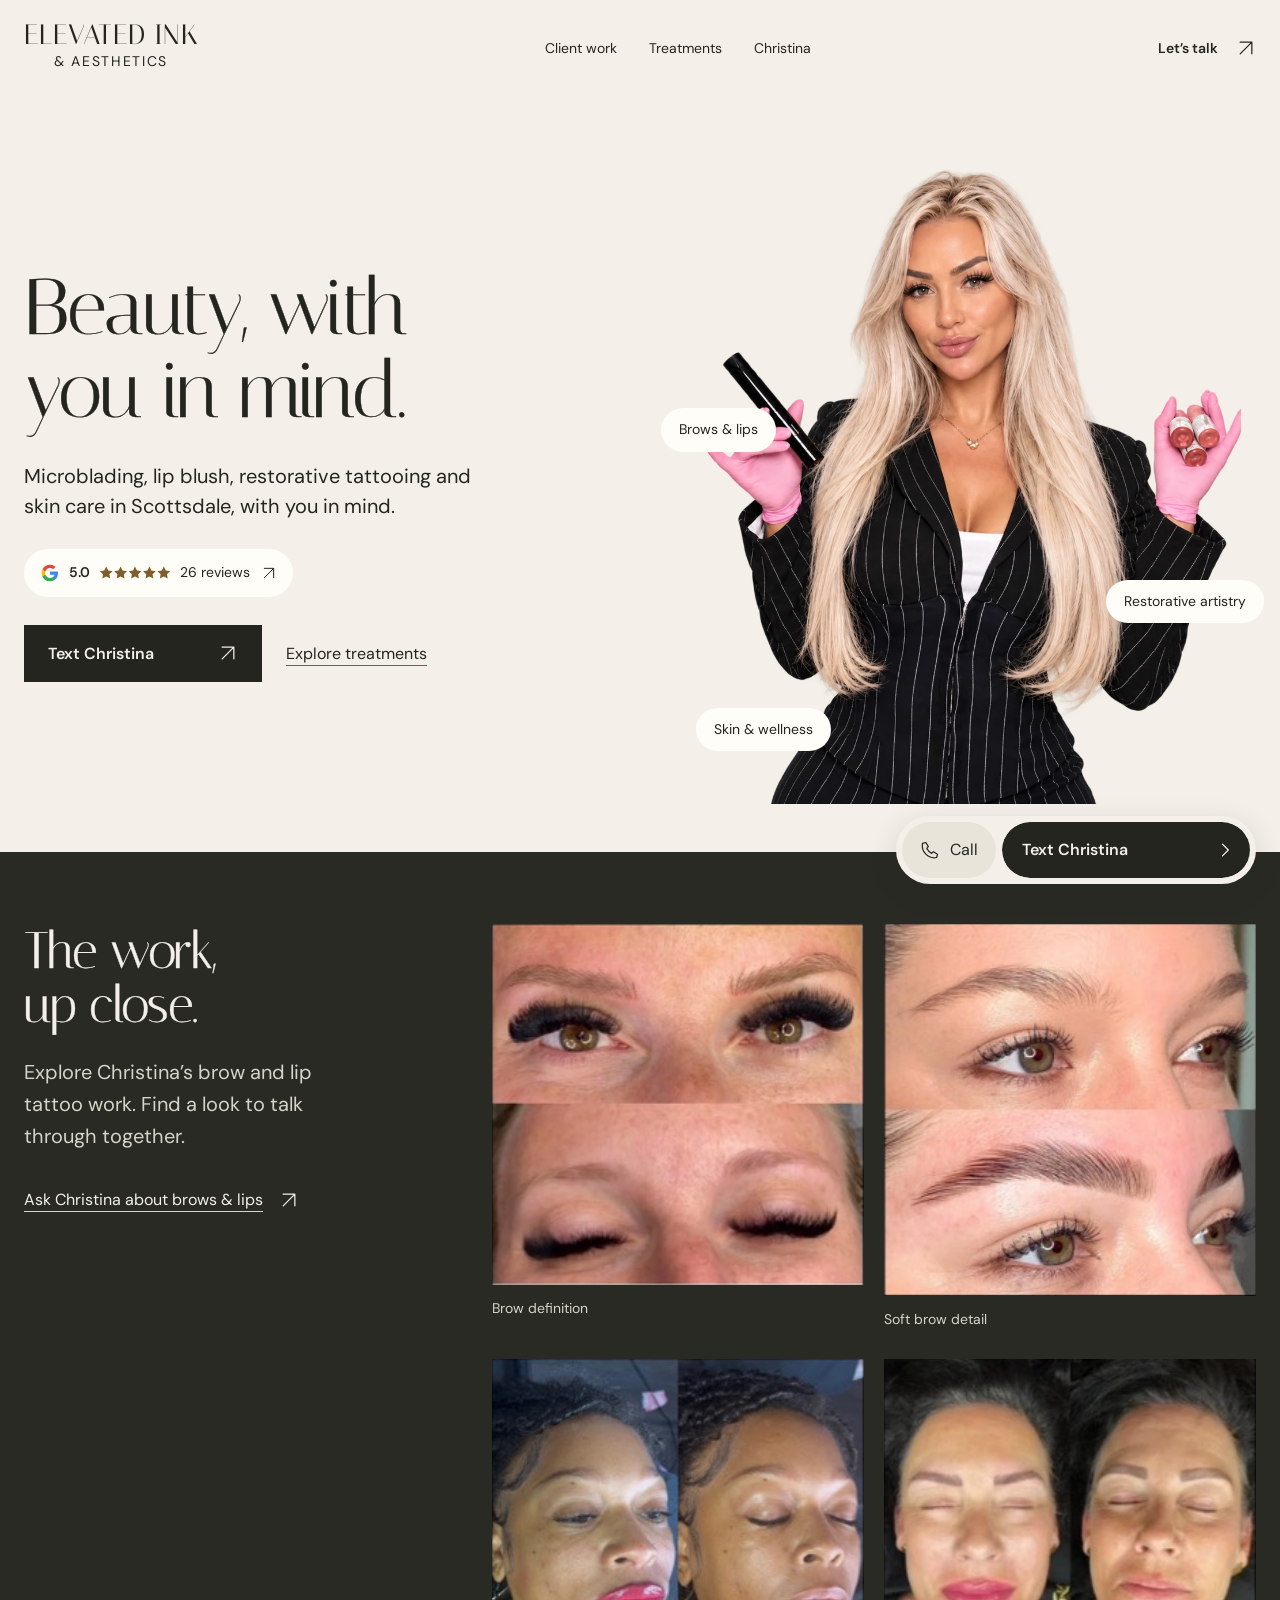
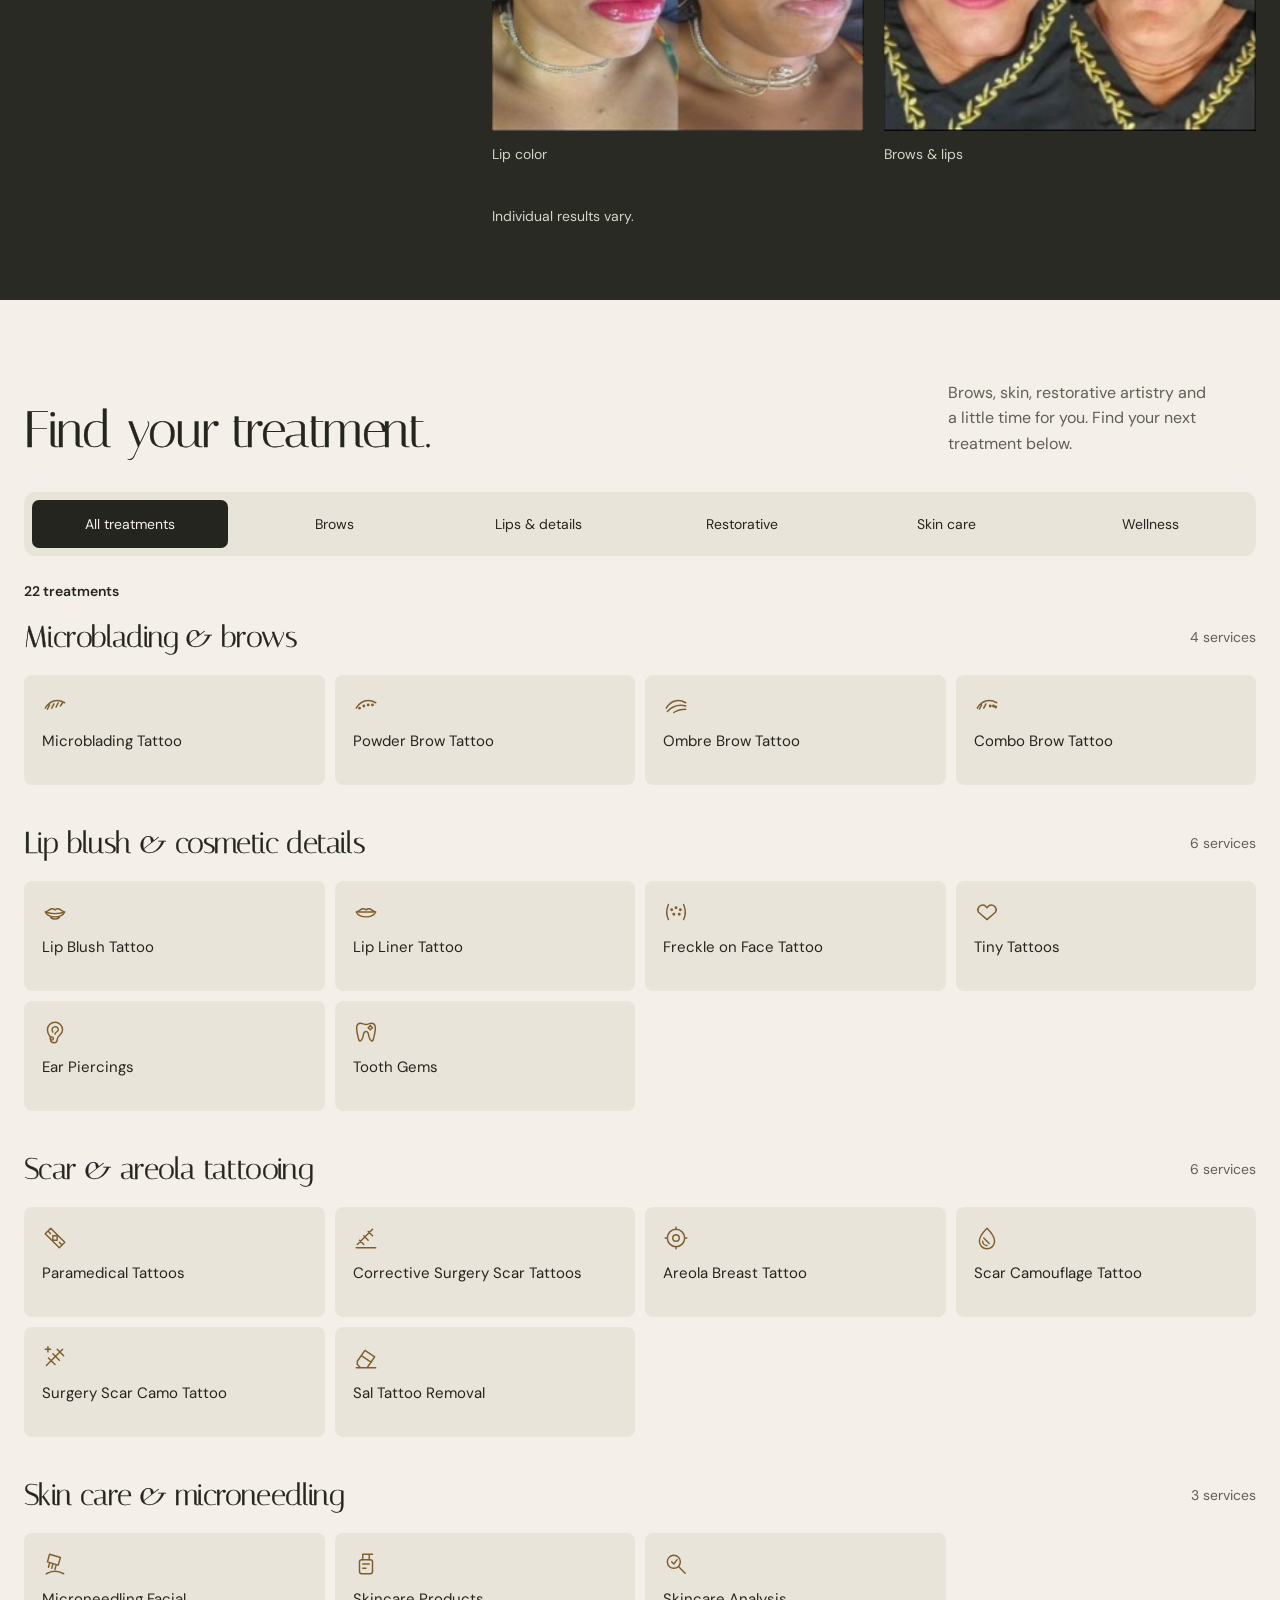
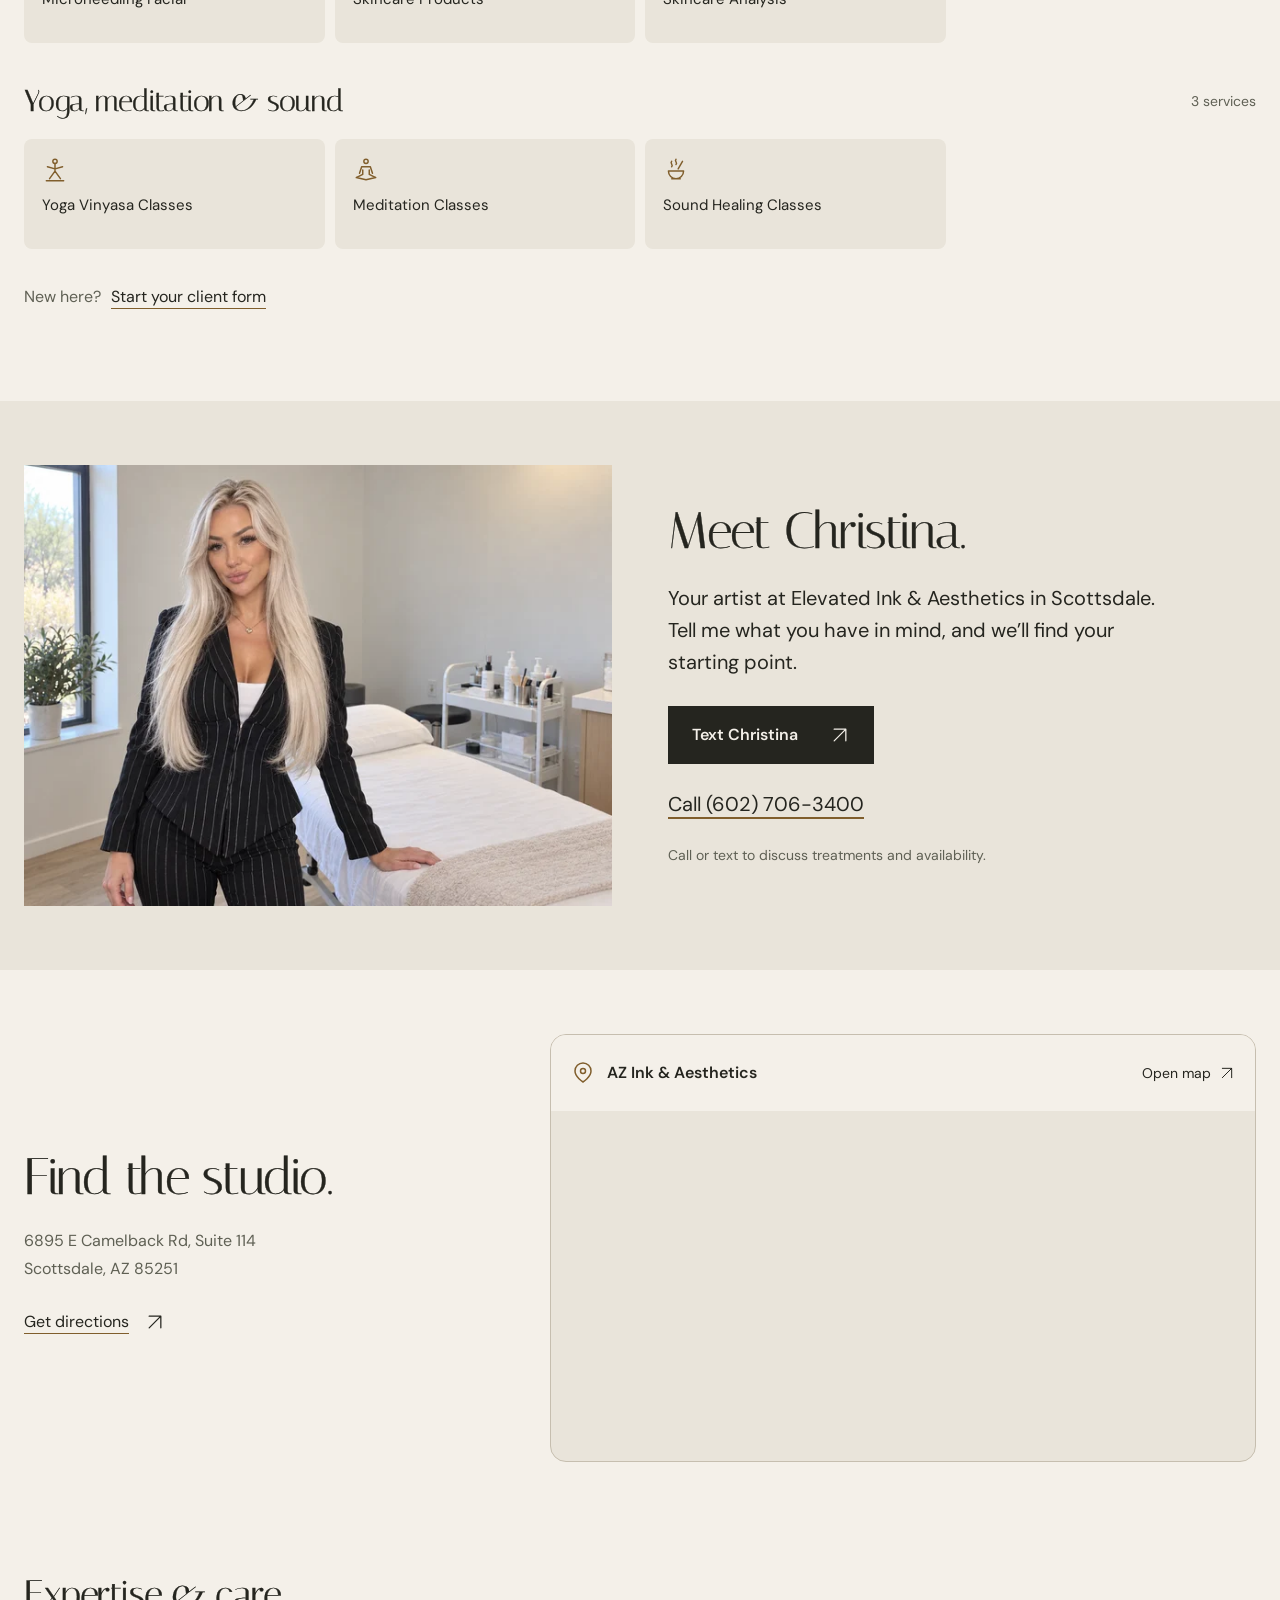
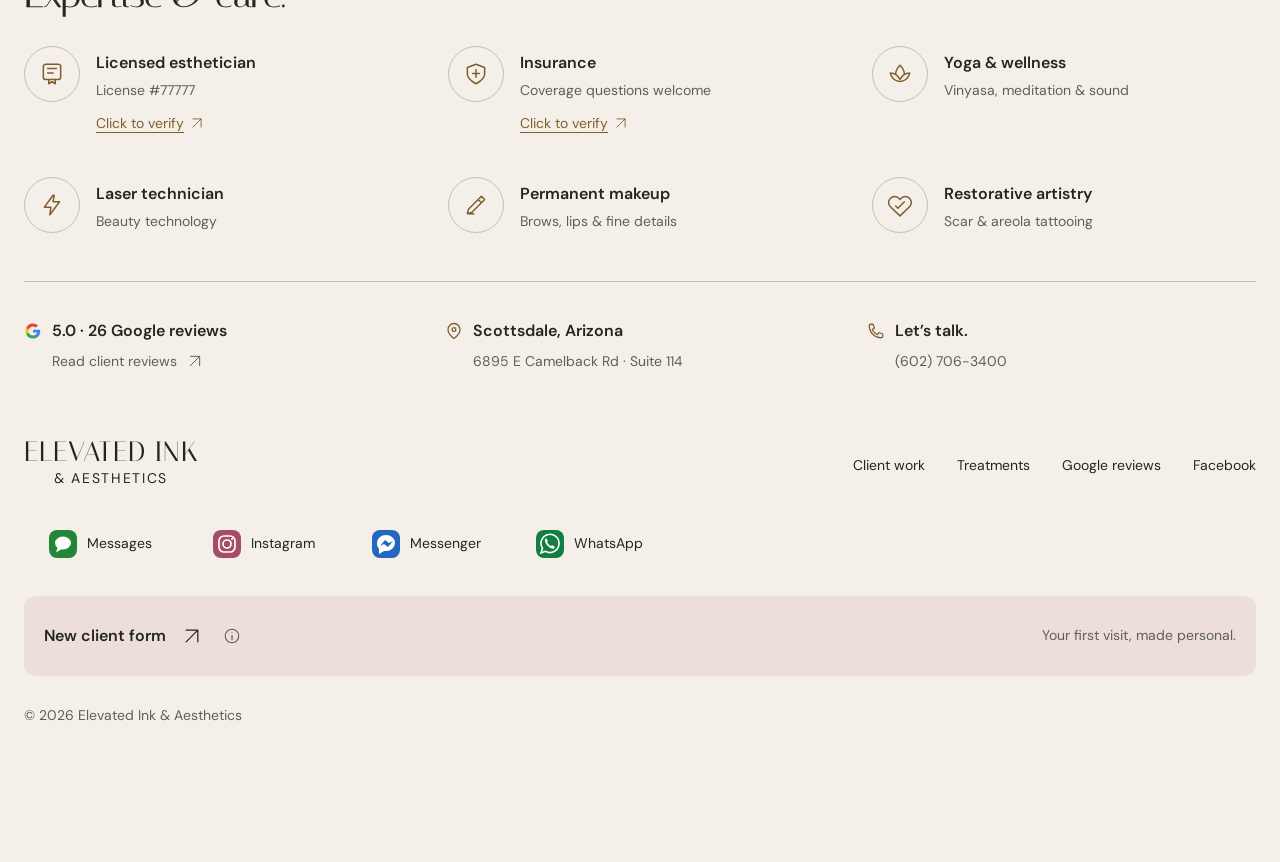
==== commit 89f010fe: "Replace clinic portrait with a natural reference-based version" ====
--- a/index.html
+++ b/index.html
@@ -118,7 +118,7 @@
     <p class="service-help">New here? <a class="text-link" href="new-client.html">Start your client form</a></p>
   </section>
   <section class="contact" id="contact" aria-labelledby="contact-title"><div class="frame contact-layout">
-    <figure class="studio-portrait" data-reveal><picture><source type="image/webp" srcset="assets/clinic-640.webp 640w, assets/clinic-1200.webp 1200w" sizes="(max-width: 700px) 90vw, 46vw"><img src="assets/clinic-1200.webp" alt="Christina in a treatment studio" width="1448" height="1086" loading="lazy" decoding="async"></picture></figure>
+    <figure class="studio-portrait" data-reveal><picture><source type="image/webp" srcset="assets/clinic-natural-640.webp 640w, assets/clinic-natural-1200.webp 1200w" sizes="(max-width: 700px) 90vw, 46vw"><img src="assets/clinic-natural-1200.webp" alt="Christina in a treatment studio" width="1200" height="900" loading="lazy" decoding="async"></picture></figure>
     <div class="artist-contact-copy">
     <div><h2 id="contact-title" data-reveal>Meet Christina.</h2><p data-reveal>Your artist at Elevated Ink & Aesthetics in Scottsdale. Tell me what you have in mind, and we’ll find your starting point.</p></div>
     <div class="contact-actions" data-reveal><a class="button" href="sms:+16027063400?body=Hey%20Christina%2C%20I%20need%20to%20know%20more%20about%20your%20services%2C%20girl%21">Text Christina <svg class="icon" viewBox="0 0 24 24" aria-hidden="true"><path d="m5 19 14-14M5 5h14v14"/></svg></a><a class="phone-link" href="tel:+16027063400">Call (602) 706-3400</a><p>Call or text to discuss treatments and availability.</p></div>
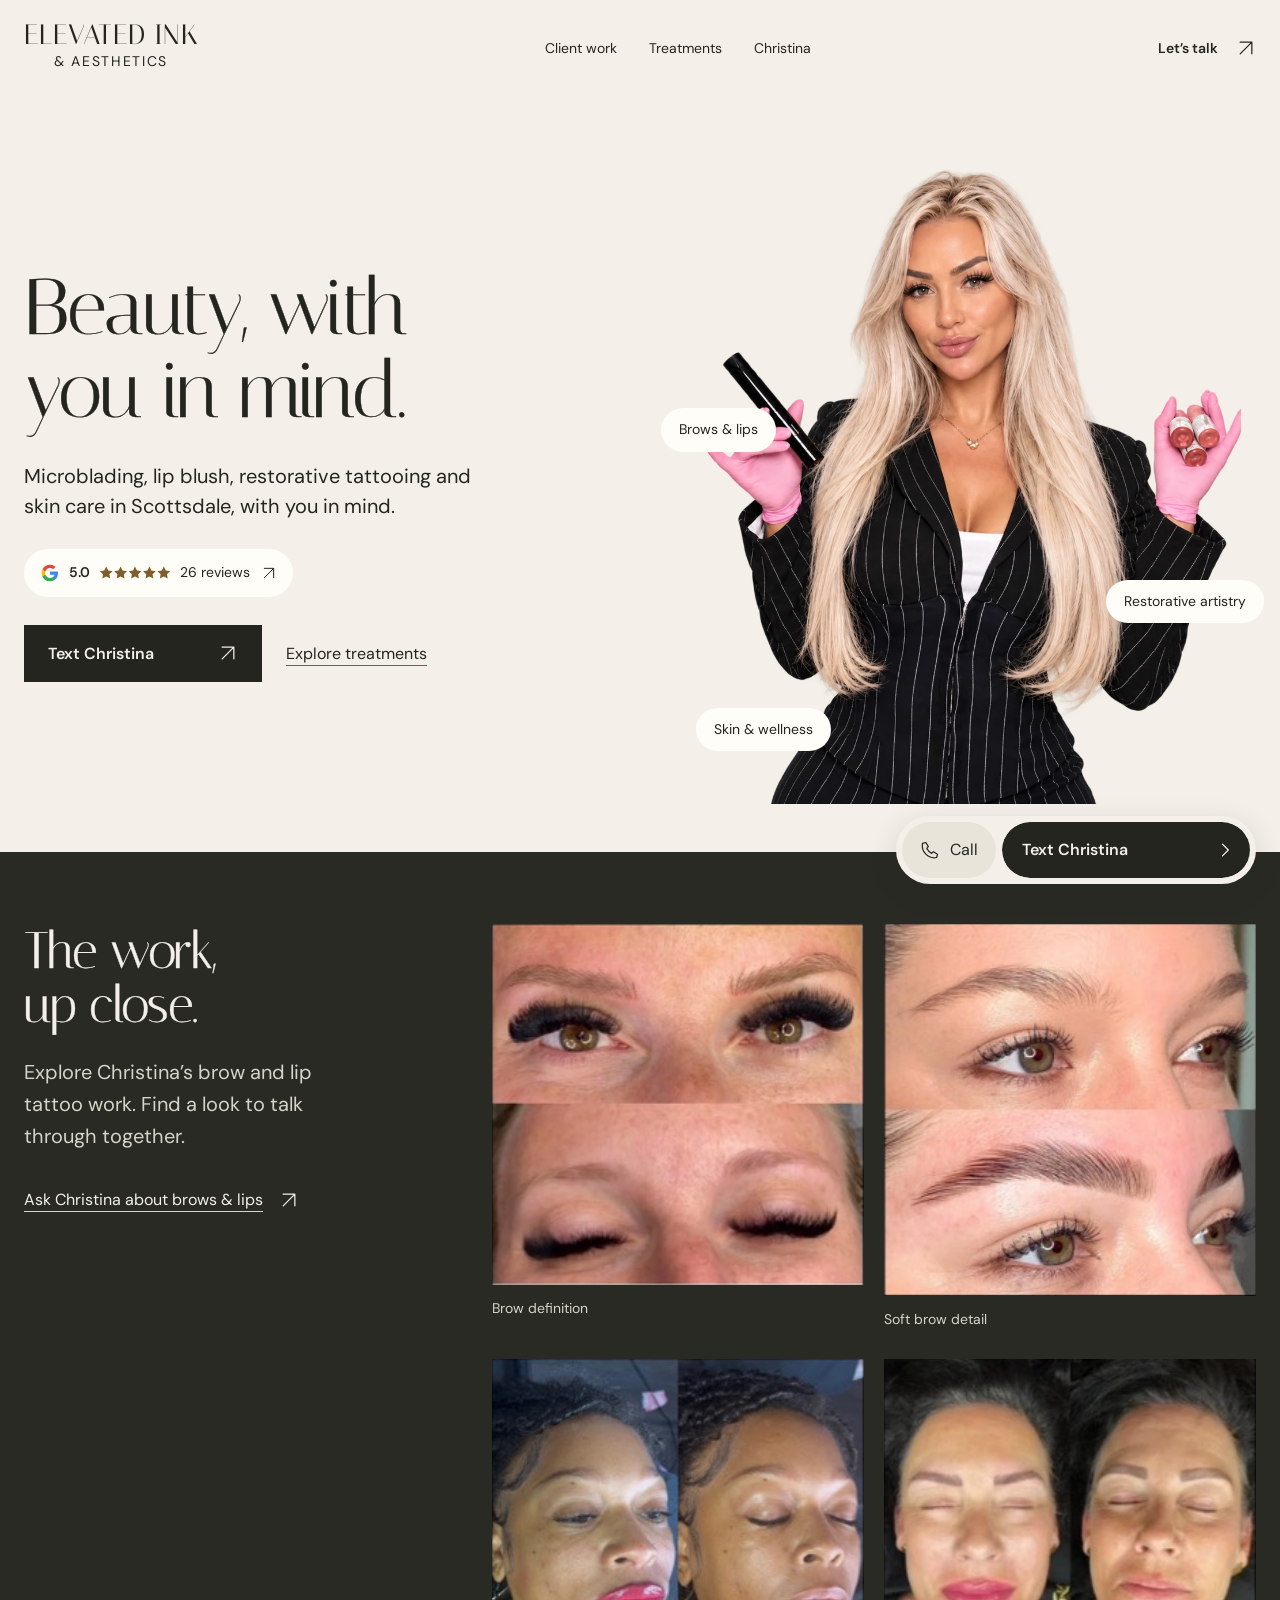
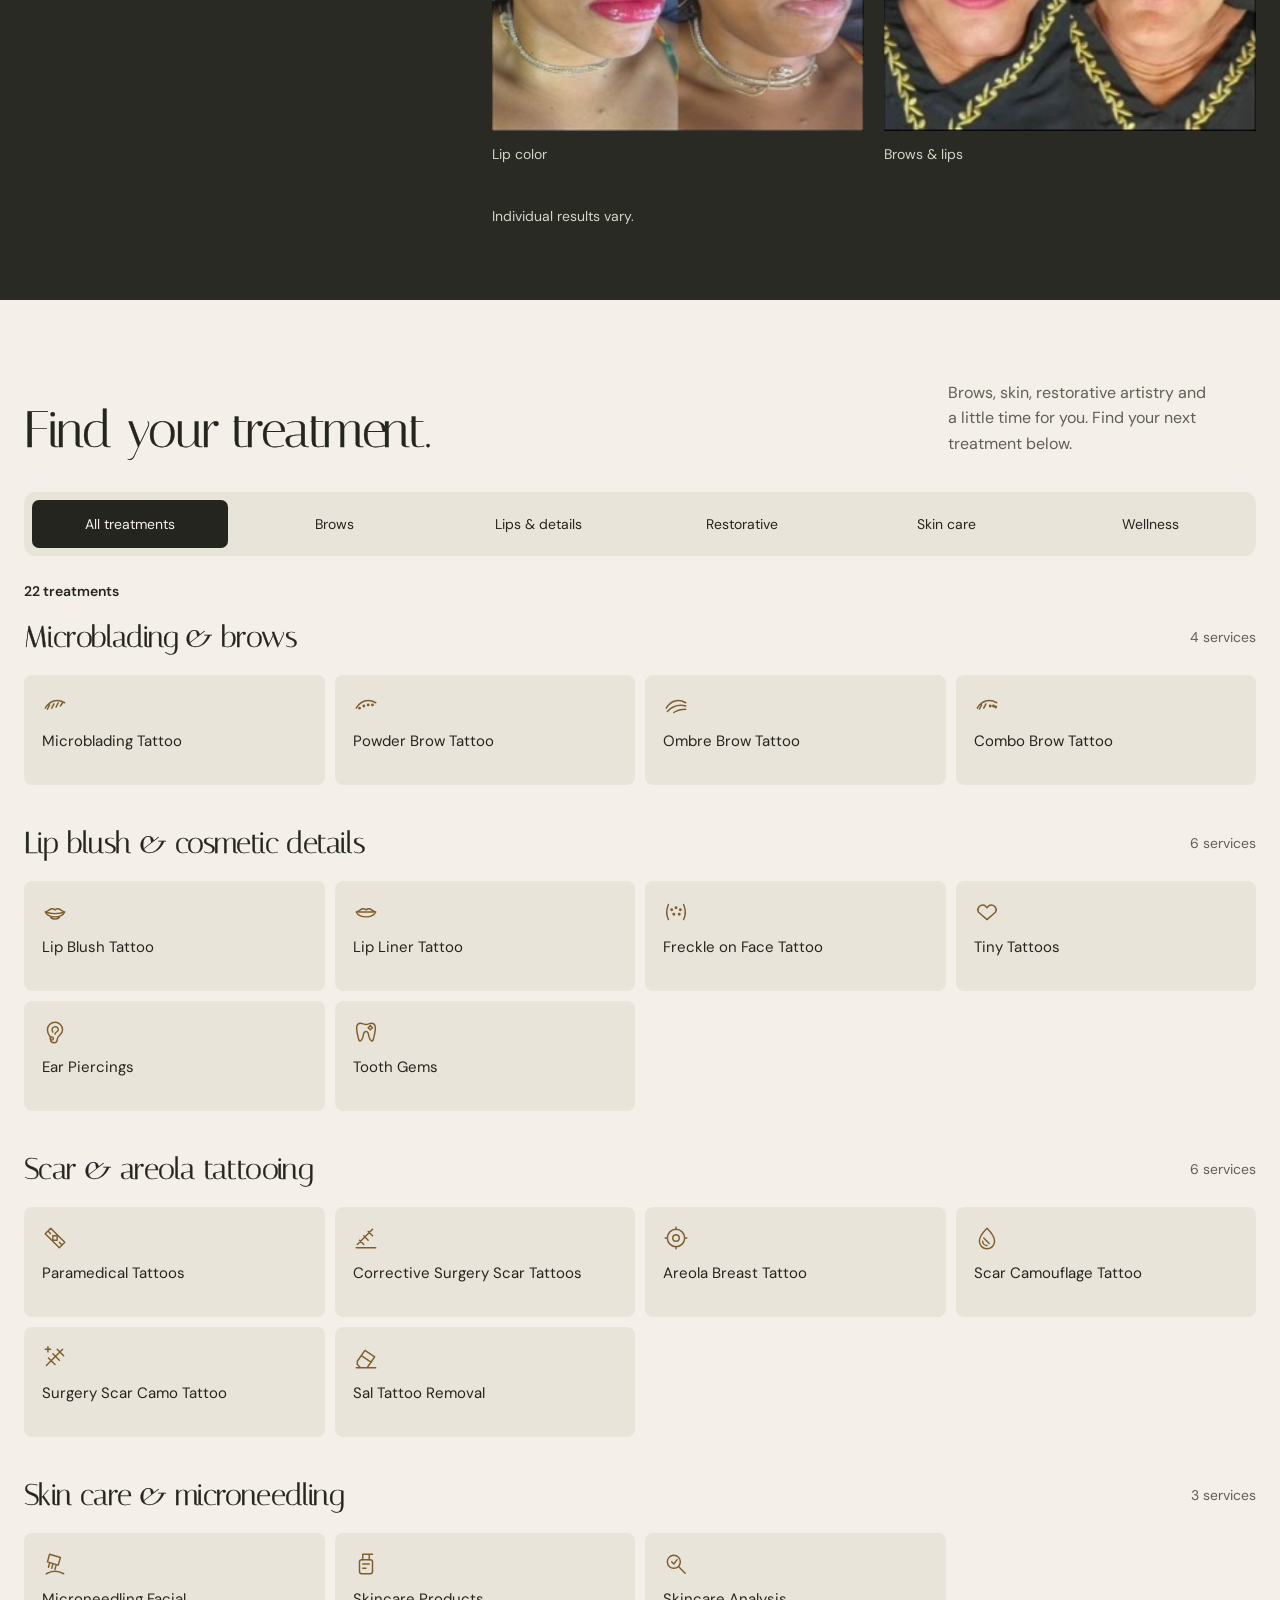
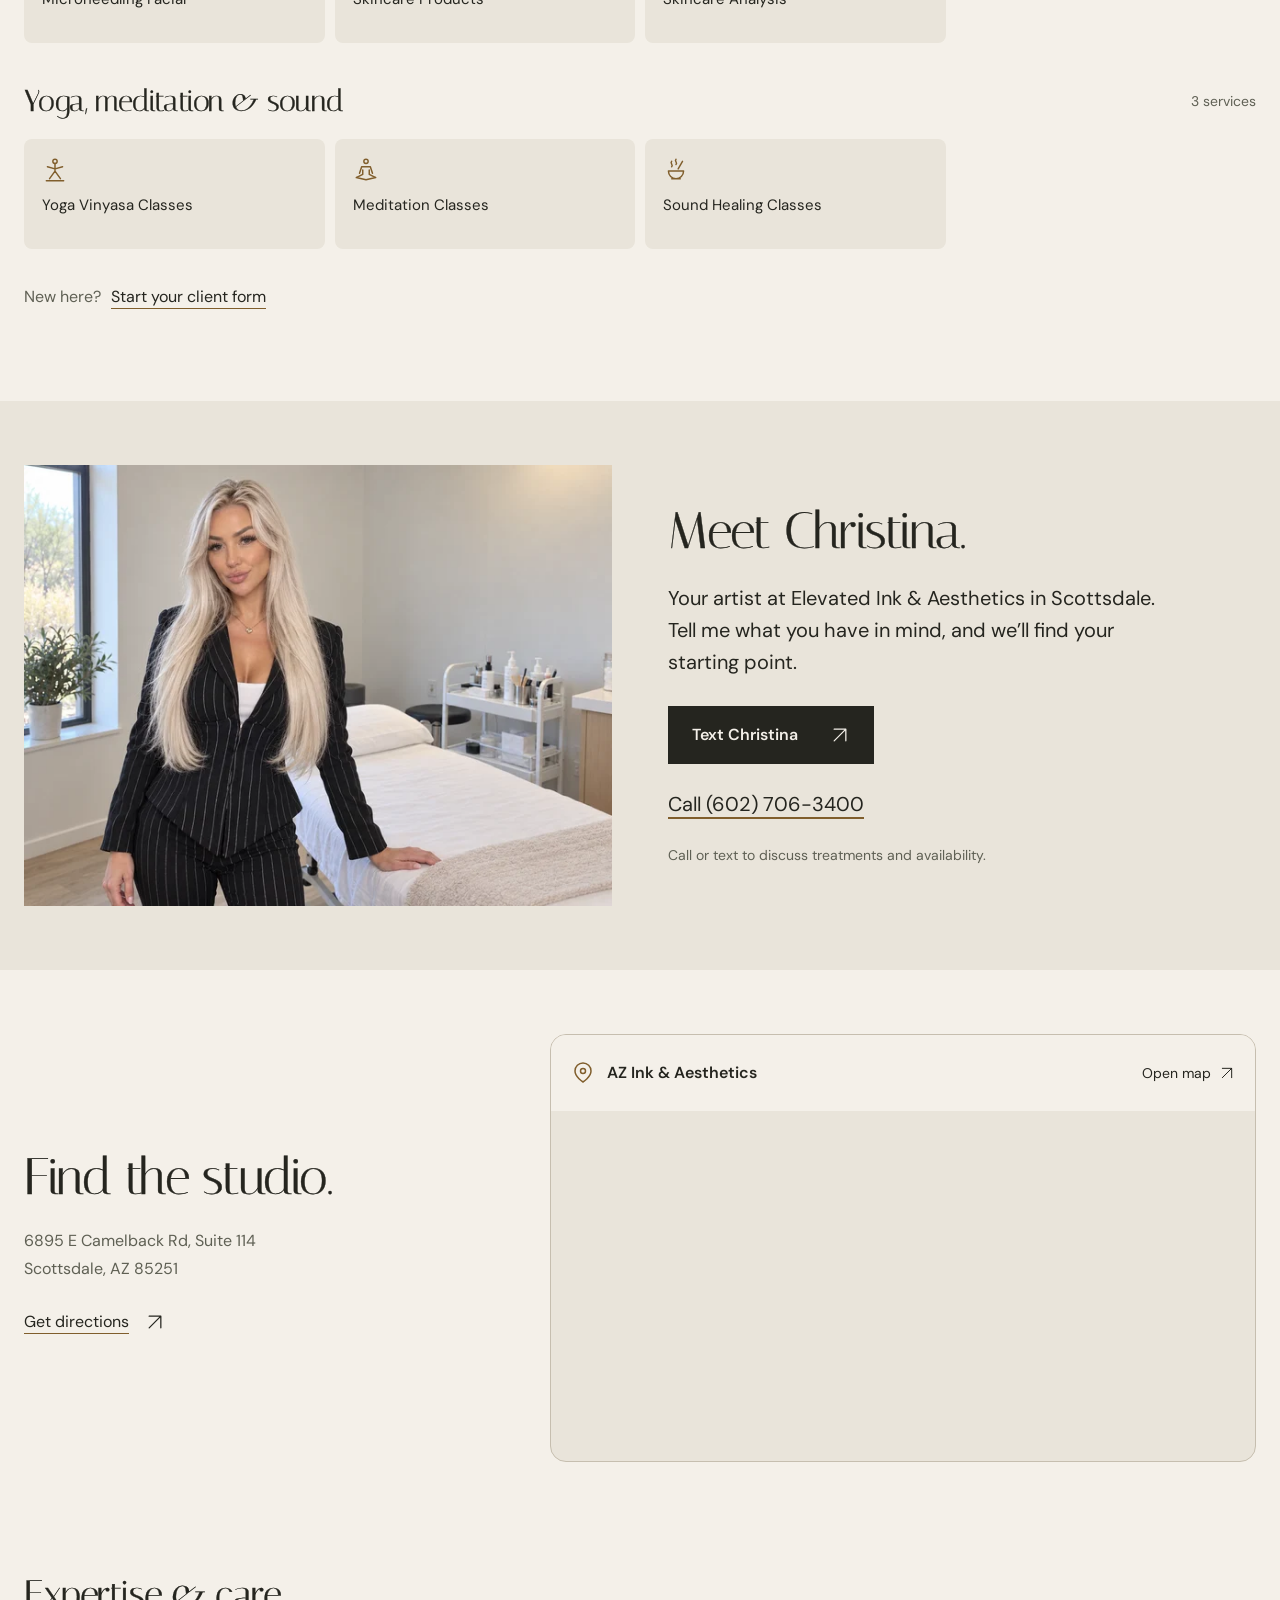
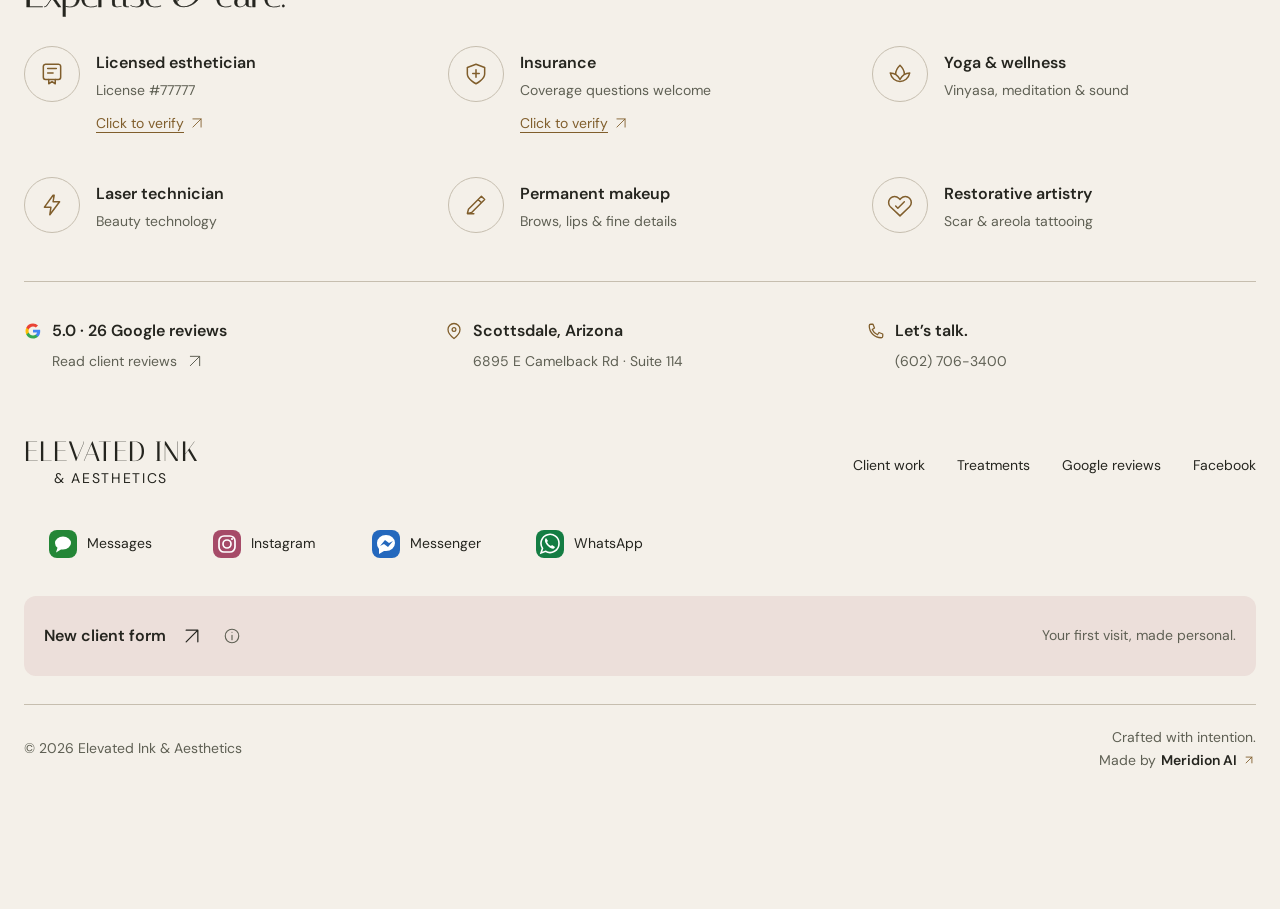
==== commit 4ce73443: "Add understated Meridion AI footer credit" ====
--- a/index.html
+++ b/index.html
@@ -27,8 +27,8 @@
   <link rel="preload" href="assets/fonts/italiana.woff" as="font" type="font/woff" crossorigin>
   <link rel="preload" href="assets/fonts/dm-sans-regular.woff" as="font" type="font/woff" crossorigin>
   <link rel="icon" href="assets/favicon.svg" type="image/svg+xml">
-  <link rel="stylesheet" href="styles.css?v=20261020-footer-alignment">
-  <script src="app.js?v=20261020-footer-alignment" defer></script>
+  <link rel="stylesheet" href="styles.css?v=20261021-meridion">
+  <script src="app.js?v=20261021-stable-cta" defer></script>
   <script type="application/ld+json">{"@context":"https://schema.org","@type":"BeautySalon","@id":"https://tina-lac.vercel.app/#studio","name":"Elevated Ink & Aesthetics","alternateName":"AZ Ink and Aesthetics","url":"https://tina-lac.vercel.app/","description":"Explore microblading, lip blush, restorative tattooing and skin care in Scottsdale with Christina. View client work, find your treatment and start your inquiry.","image":"https://tina-lac.vercel.app/assets/og-elevated-ink.jpg","telephone":"+16027063400","address":{"@type":"PostalAddress","streetAddress":"6895 E Camelback Rd, Suite 114","addressLocality":"Scottsdale","addressRegion":"AZ","postalCode":"85251","addressCountry":"US"},"areaServed":{"@type":"City","name":"Scottsdale"},"hasMap":"https://www.google.com/maps?cid=10707652014736589159","sameAs":["https://www.facebook.com/az.inkandaesthetics/","https://www.instagram.com/inkandaestheticsbykellee/","https://share.google/YLqfMkeD1fCiKU7QR"],"hasOfferCatalog":{"@type":"OfferCatalog","name":"Permanent makeup, skin care and wellness treatments","itemListElement":[{"@type":"Offer","itemOffered":{"@type":"Service","name":"Microblading Tattoo","url":"https://tina-lac.vercel.app/#brows","areaServed":{"@type":"City","name":"Scottsdale"}}},{"@type":"Offer","itemOffered":{"@type":"Service","name":"Powder Brow Tattoo","url":"https://tina-lac.vercel.app/#brows","areaServed":{"@type":"City","name":"Scottsdale"}}},{"@type":"Offer","itemOffered":{"@type":"Service","name":"Ombre Brow Tattoo","url":"https://tina-lac.vercel.app/#brows","areaServed":{"@type":"City","name":"Scottsdale"}}},{"@type":"Offer","itemOffered":{"@type":"Service","name":"Combo Brow Tattoo","url":"https://tina-lac.vercel.app/#brows","areaServed":{"@type":"City","name":"Scottsdale"}}},{"@type":"Offer","itemOffered":{"@type":"Service","name":"Lip Blush Tattoo","url":"https://tina-lac.vercel.app/#cosmetic-tattoos","areaServed":{"@type":"City","name":"Scottsdale"}}},{"@type":"Offer","itemOffered":{"@type":"Service","name":"Lip Liner Tattoo","url":"https://tina-lac.vercel.app/#cosmetic-tattoos","areaServed":{"@type":"City","name":"Scottsdale"}}},{"@type":"Offer","itemOffered":{"@type":"Service","name":"Freckle on Face Tattoo","url":"https://tina-lac.vercel.app/#cosmetic-tattoos","areaServed":{"@type":"City","name":"Scottsdale"}}},{"@type":"Offer","itemOffered":{"@type":"Service","name":"Tiny Tattoos","url":"https://tina-lac.vercel.app/#cosmetic-tattoos","areaServed":{"@type":"City","name":"Scottsdale"}}},{"@type":"Offer","itemOffered":{"@type":"Service","name":"Ear Piercings","url":"https://tina-lac.vercel.app/#cosmetic-tattoos","areaServed":{"@type":"City","name":"Scottsdale"}}},{"@type":"Offer","itemOffered":{"@type":"Service","name":"Tooth Gems","url":"https://tina-lac.vercel.app/#cosmetic-tattoos","areaServed":{"@type":"City","name":"Scottsdale"}}},{"@type":"Offer","itemOffered":{"@type":"Service","name":"Paramedical Tattoos","url":"https://tina-lac.vercel.app/#restorative-tattoos","areaServed":{"@type":"City","name":"Scottsdale"}}},{"@type":"Offer","itemOffered":{"@type":"Service","name":"Corrective Surgery Scar Tattoos","url":"https://tina-lac.vercel.app/#restorative-tattoos","areaServed":{"@type":"City","name":"Scottsdale"}}},{"@type":"Offer","itemOffered":{"@type":"Service","name":"Areola Breast Tattoo","url":"https://tina-lac.vercel.app/#restorative-tattoos","areaServed":{"@type":"City","name":"Scottsdale"}}},{"@type":"Offer","itemOffered":{"@type":"Service","name":"Scar Camouflage Tattoo","url":"https://tina-lac.vercel.app/#restorative-tattoos","areaServed":{"@type":"City","name":"Scottsdale"}}},{"@type":"Offer","itemOffered":{"@type":"Service","name":"Surgery Scar Camo Tattoo","url":"https://tina-lac.vercel.app/#restorative-tattoos","areaServed":{"@type":"City","name":"Scottsdale"}}},{"@type":"Offer","itemOffered":{"@type":"Service","name":"Sal Tattoo Removal","url":"https://tina-lac.vercel.app/#restorative-tattoos","areaServed":{"@type":"City","name":"Scottsdale"}}},{"@type":"Offer","itemOffered":{"@type":"Service","name":"Microneedling Facial","url":"https://tina-lac.vercel.app/#skin-care","areaServed":{"@type":"City","name":"Scottsdale"}}},{"@type":"Offer","itemOffered":{"@type":"Service","name":"Skincare Products","url":"https://tina-lac.vercel.app/#skin-care","areaServed":{"@type":"City","name":"Scottsdale"}}},{"@type":"Offer","itemOffered":{"@type":"Service","name":"Skincare Analysis","url":"https://tina-lac.vercel.app/#skin-care","areaServed":{"@type":"City","name":"Scottsdale"}}},{"@type":"Offer","itemOffered":{"@type":"Service","name":"Yoga Vinyasa Classes","url":"https://tina-lac.vercel.app/#wellness","areaServed":{"@type":"City","name":"Scottsdale"}}},{"@type":"Offer","itemOffered":{"@type":"Service","name":"Meditation Classes","url":"https://tina-lac.vercel.app/#wellness","areaServed":{"@type":"City","name":"Scottsdale"}}},{"@type":"Offer","itemOffered":{"@type":"Service","name":"Sound Healing Classes","url":"https://tina-lac.vercel.app/#wellness","areaServed":{"@type":"City","name":"Scottsdale"}}}]}}</script>
   <noscript><style>.contact-dock .messaging-peel{display:none}</style></noscript>
 </head>
@@ -142,7 +142,7 @@
   <a data-channel="instagram" href="https://www.instagram.com/inkandaestheticsbykellee/" target="_blank" rel="noopener" aria-label="Christina on Instagram"><svg class="channel-icon" viewBox="0 0 32 32" aria-hidden="true"><rect x="2" y="2" width="28" height="28" rx="8" fill="#a64b68"/><rect x="8" y="8" width="16" height="16" rx="5" fill="none" stroke="white" stroke-width="1.7"/><circle cx="16" cy="16" r="4" fill="none" stroke="white" stroke-width="1.7"/><circle cx="21" cy="11" r="1.1" fill="white"/></svg><span>Instagram</span></a>
   <a data-channel="messenger" href="https://m.me/az.inkandaesthetics" target="_blank" rel="noopener" aria-label="Christina on Messenger"><svg class="channel-icon" viewBox="0 0 32 32" aria-hidden="true"><rect x="2" y="2" width="28" height="28" rx="8" fill="#2468bd"/><path d="M25 15a9 8 0 0 1-9 8h-2l-5 3v-5A8 8 0 0 1 7 15a9 8 0 0 1 18 0Z" fill="white"/><path d="m10 18 5-6 4 3 4-2-5 6-4-3Z" fill="#2468bd"/></svg><span>Messenger</span></a>
   <a data-channel="whatsapp" href="https://wa.me/16027063400" target="_blank" rel="noopener"><svg class="channel-icon" viewBox="0 0 32 32" aria-hidden="true"><rect x="2" y="2" width="28" height="28" rx="8" fill="#147d43"/><path d="M25 15.5a9 9 0 0 1-13.5 7.8L7 25l1.5-4.7A9 9 0 1 1 25 15.5Z" fill="none" stroke="white" stroke-width="1.6"/><path d="m12 10 2 3-1 1c1 2 2 3 4 4l1-1 3 2c-1 3-4 2-7-1s-4-6-2-8Z" fill="white"/></svg><span>WhatsApp</span></a>
-</div><div class="footer-intake"><div class="intake-link-group"><a class="footer-intake-link" href="new-client.html">New client form <svg class="icon" viewBox="0 0 24 24" aria-hidden="true"><path d="m5 19 14-14M5 5h14v14"/></svg></a><button class="intake-info" type="button" aria-label="About the new client form" aria-expanded="false" aria-controls="intake-tooltip" title="Four quick steps to share your treatment interests and goals with Christina"><svg class="icon" viewBox="0 0 24 24" aria-hidden="true"><circle cx="12" cy="12" r="9"/><path d="M12 11v6M12 7h.01"/></svg></button><span class="intake-tooltip" id="intake-tooltip" role="tooltip" hidden>Share your interests, goals and contact preferences in four quick steps. Finish by opening a text or WhatsApp draft to Christina.</span></div><span>Your first visit, made personal.</span></div><p>© <span id="year">2026</span> Elevated Ink & Aesthetics</p></footer>
+</div><div class="footer-intake"><div class="intake-link-group"><a class="footer-intake-link" href="new-client.html">New client form <svg class="icon" viewBox="0 0 24 24" aria-hidden="true"><path d="m5 19 14-14M5 5h14v14"/></svg></a><button class="intake-info" type="button" aria-label="About the new client form" aria-expanded="false" aria-controls="intake-tooltip" title="Four quick steps to share your treatment interests and goals with Christina"><svg class="icon" viewBox="0 0 24 24" aria-hidden="true"><circle cx="12" cy="12" r="9"/><path d="M12 11v6M12 7h.01"/></svg></button><span class="intake-tooltip" id="intake-tooltip" role="tooltip" hidden>Share your interests, goals and contact preferences in four quick steps. Finish by opening a text or WhatsApp draft to Christina.</span></div><span>Your first visit, made personal.</span></div><div class="footer-signoff"><p>© <span id="year">2026</span> Elevated Ink &amp; Aesthetics</p><a class="maker-credit" href="https://meridionai.com" target="_blank" rel="noopener"><span>Crafted with intention.</span><span>Made by <strong>Meridion AI</strong><svg class="icon" viewBox="0 0 24 24" aria-hidden="true"><path d="M7 17 17 7M7 7h10v10"/></svg></span></a></div></footer>
 <aside class="contact-dock" aria-label="Contact Christina"><a class="dock-call" href="tel:+16027063400"><svg class="icon" viewBox="0 0 24 24" aria-hidden="true"><path d="m7 3 3 5-2 2c1.5 3 3 4.5 6 6l2-2 5 3-1 4C10 23 1 14 3 4Z"/></svg>Call</a><div class="messaging-peel" data-peek>
   <div class="messaging-tray" id="dock-messaging" role="group" aria-label="Message Christina" aria-hidden="true" inert>
     <a class="channel-link" data-channel="sms" href="sms:+16027063400?body=Hey%20Christina%2C%20I%20need%20to%20know%20more%20about%20your%20services%2C%20girl%21" aria-label="Text Christina in Messages"><svg class="channel-icon" viewBox="0 0 32 32" aria-hidden="true"><rect x="2" y="2" width="28" height="28" rx="8" fill="#238636"/><path d="M24 15a8 6.5 0 0 1-8 6.5h-2l-5 3 1.5-4.7A6 6 0 0 1 8 15a8 6.5 0 0 1 16 0Z" fill="white"/></svg></a>
--- a/styles.css
+++ b/styles.css
@@ -101,3 +101,15 @@
 .footer-detail-heading{display:flex;align-items:center;gap:10px}
 .studio-detail-icon{display:block;flex-shrink:0;width:18px;height:18px;fill:none;stroke:var(--brass);stroke-width:1.7;stroke-linecap:round;stroke-linejoin:round}
 .studio-details .footer-detail-copy{margin-left:28px}
+
+/* A stable compositing layer for the fixed CTA on mobile Safari. */
+.contact-dock{isolation:isolate;transform:translateZ(0);transition:opacity .18s ease}
+.contact-dock[data-keyboard-hidden]{opacity:0;visibility:hidden;pointer-events:none}
+@media(prefers-reduced-motion:reduce){.contact-dock{transition:none}}
+
+/* A quiet maker's signature, beneath the studio details. */
+.footer-signoff{display:flex;align-items:center;justify-content:space-between;gap:20px;width:100%;padding-top:20px;border-top:1px solid #c6beaf}
+.footer-signoff>p{width:auto;margin:0}
+.maker-credit{display:flex;flex-direction:column;align-items:flex-end;justify-content:center;gap:2px;min-height:48px;font-size:14px;line-height:1.5;color:var(--muted)}
+.maker-credit>span:last-child{display:flex;align-items:center;gap:5px}.maker-credit strong{font-weight:600;color:var(--ink)}.maker-credit .icon{width:14px;height:14px;color:var(--brass)}.maker-credit:hover strong{text-decoration:underline;text-underline-offset:4px}
+@media(max-width:700px){.footer-signoff{align-items:flex-start;flex-direction:column;gap:12px}.maker-credit{align-items:flex-start}}
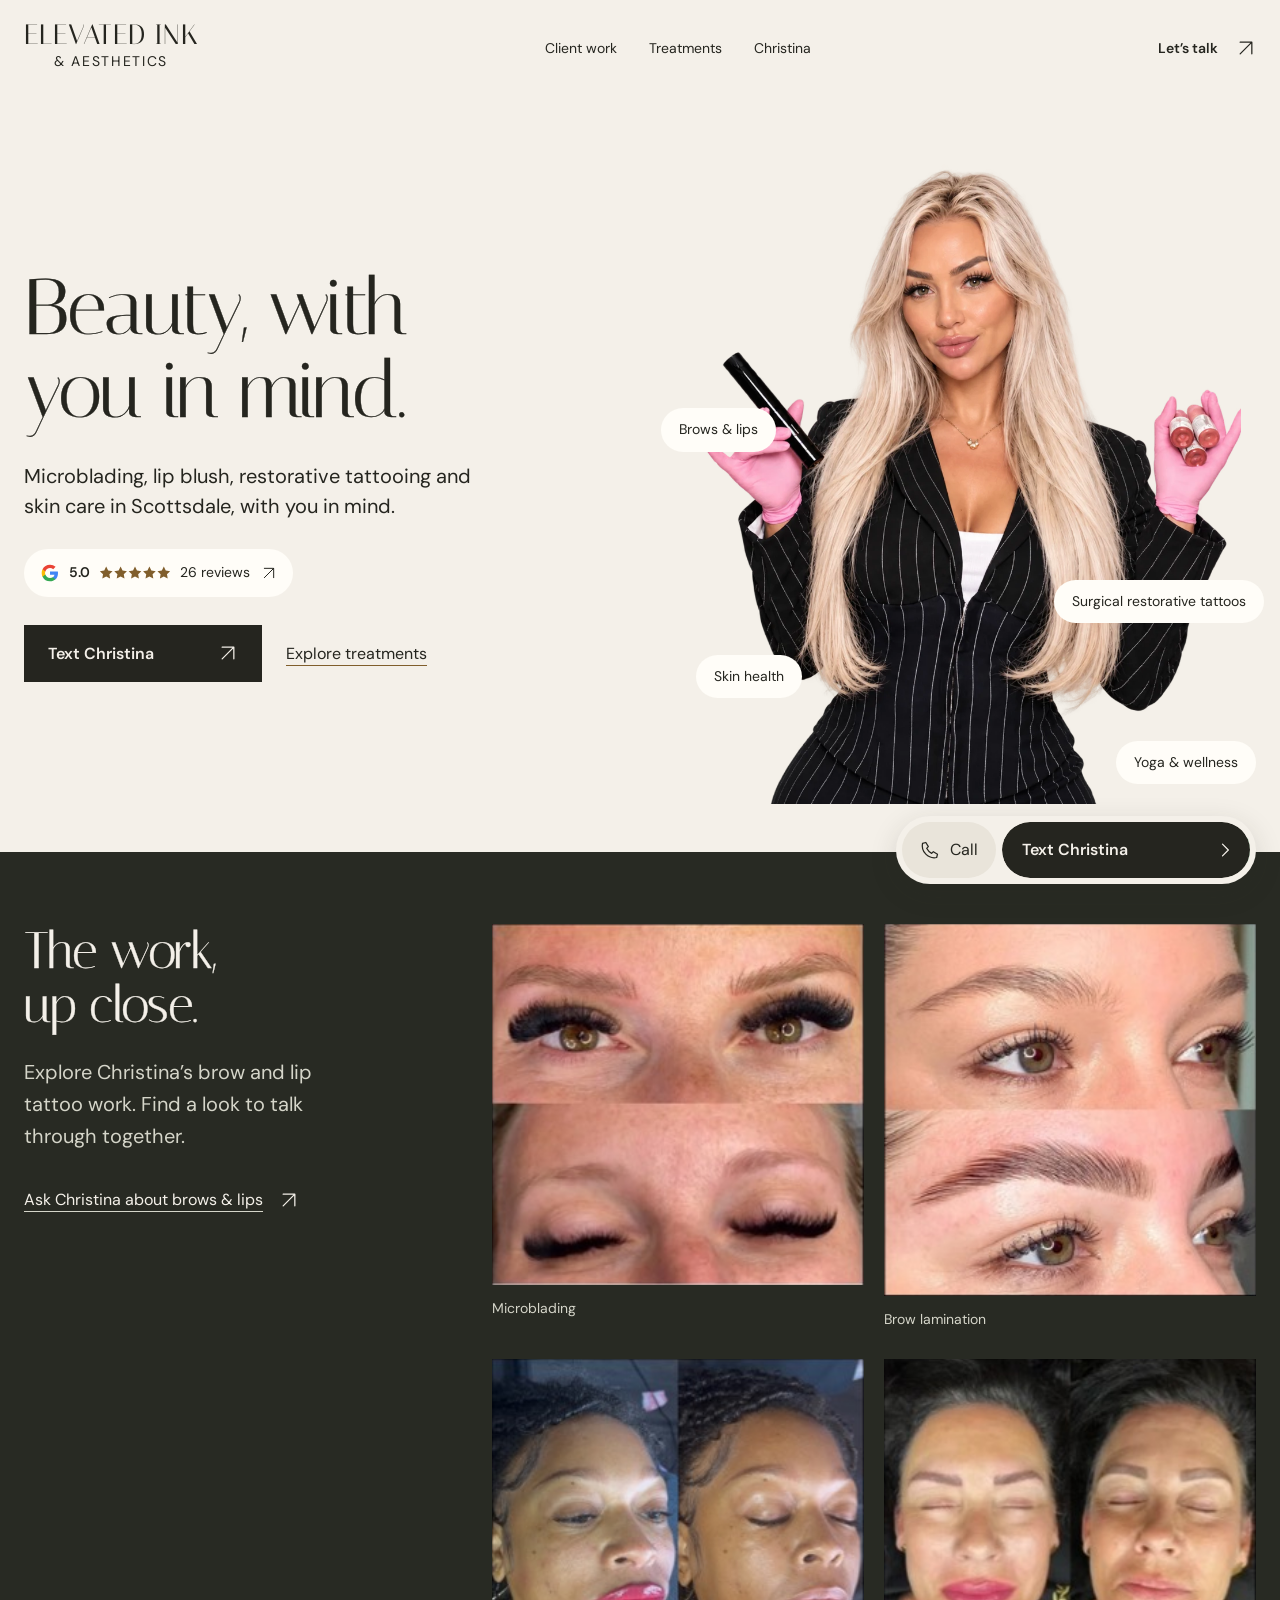
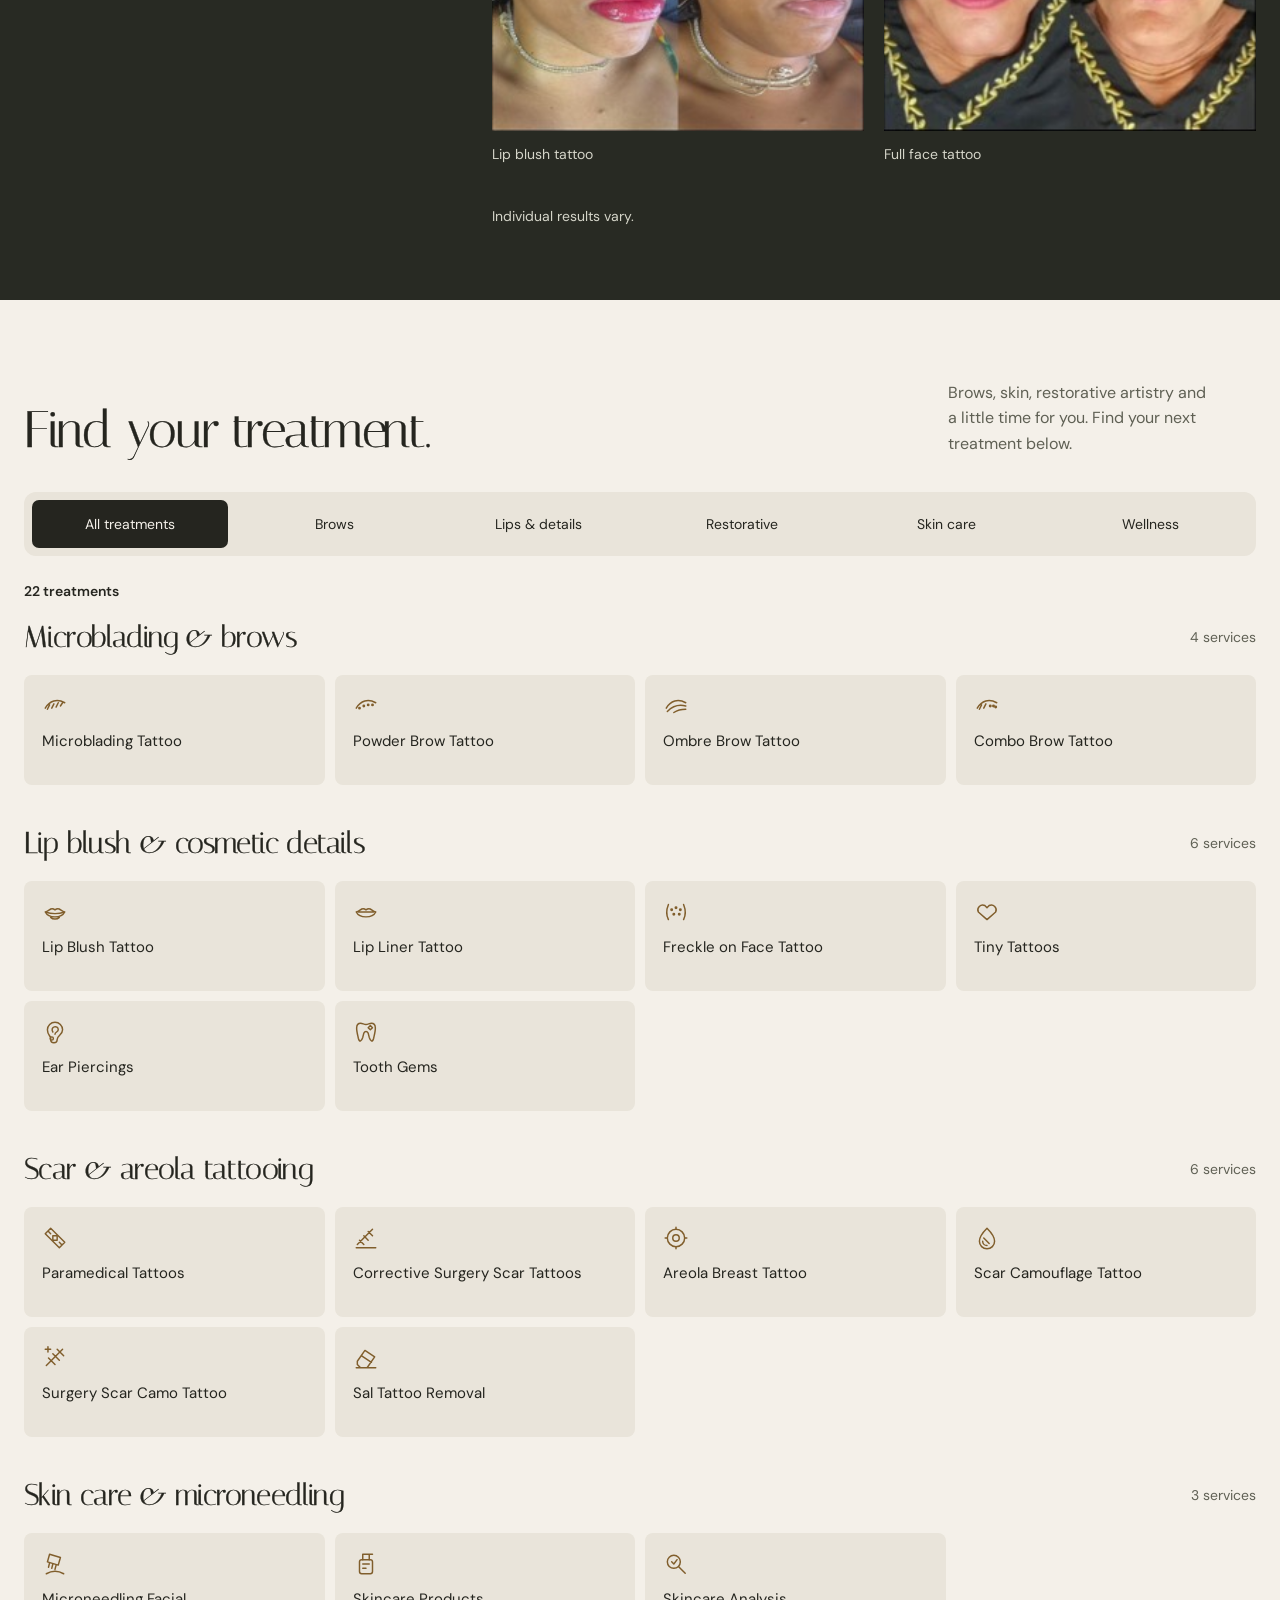
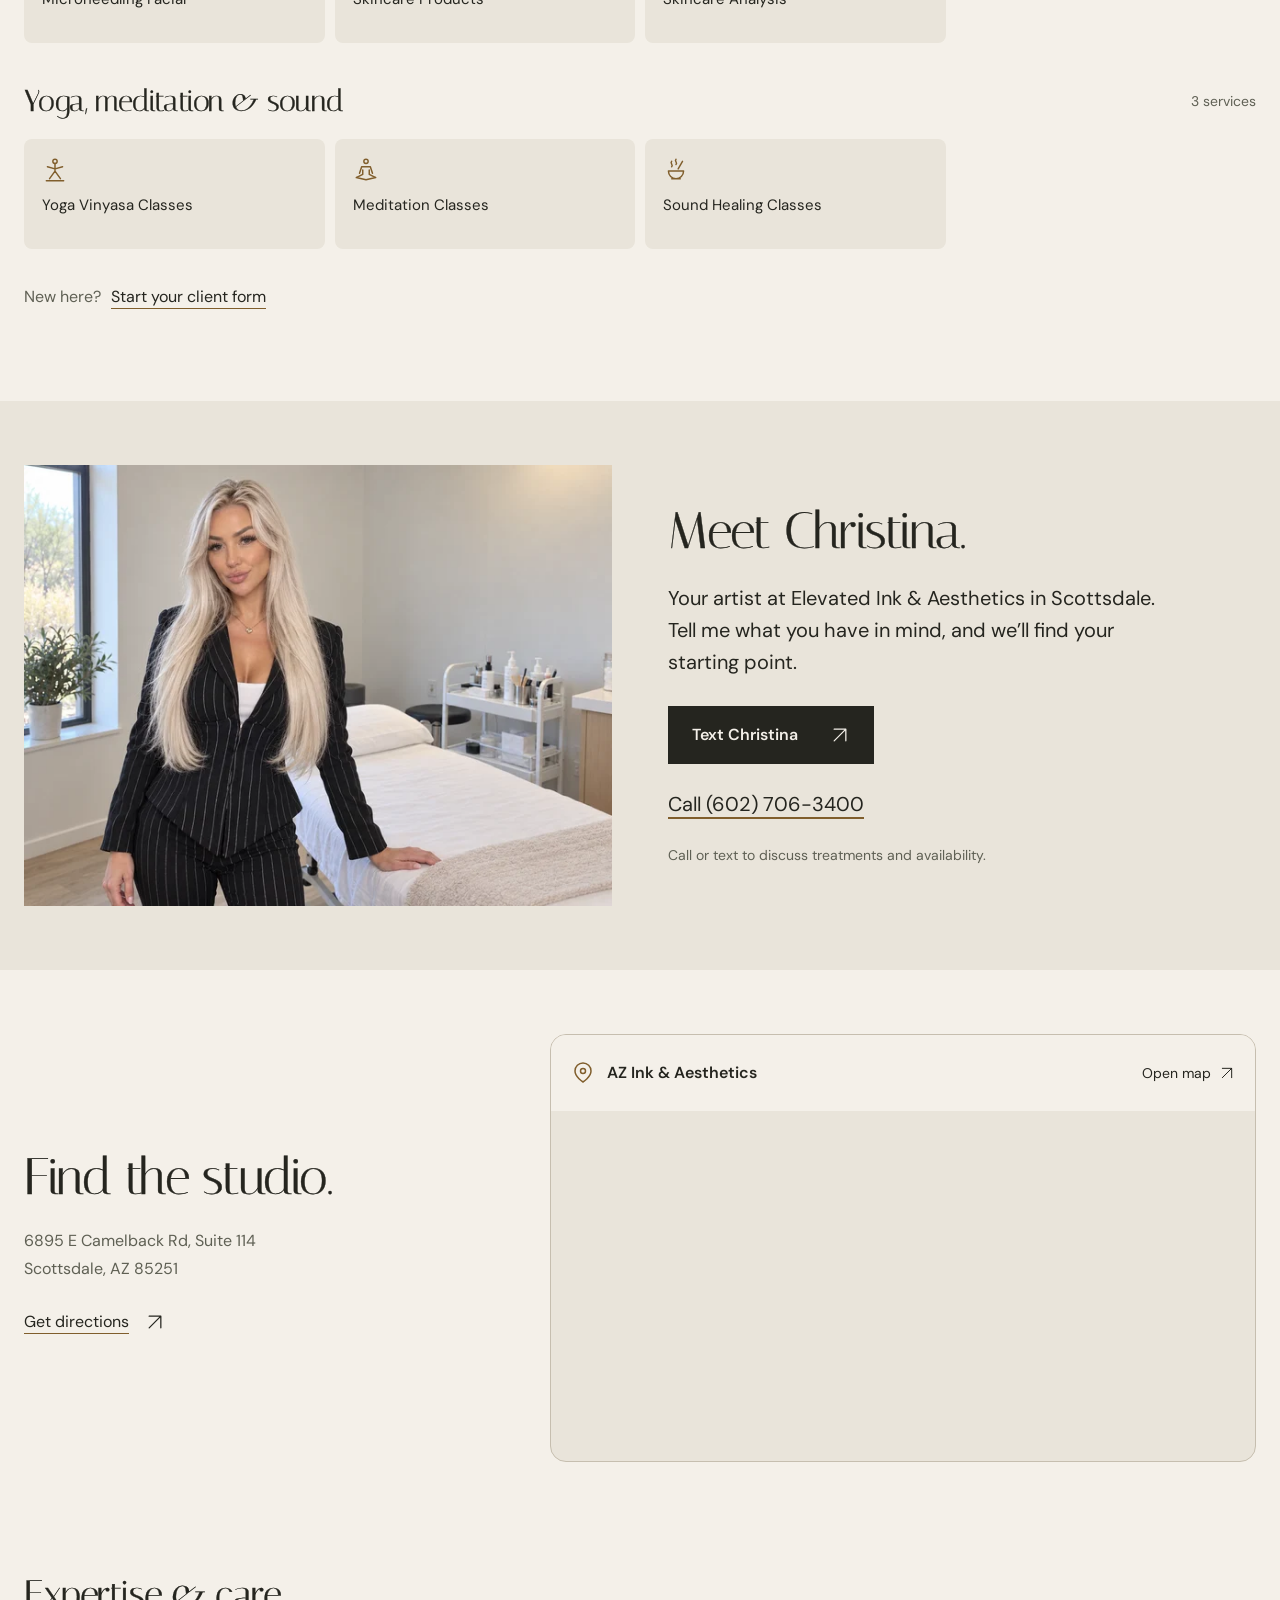
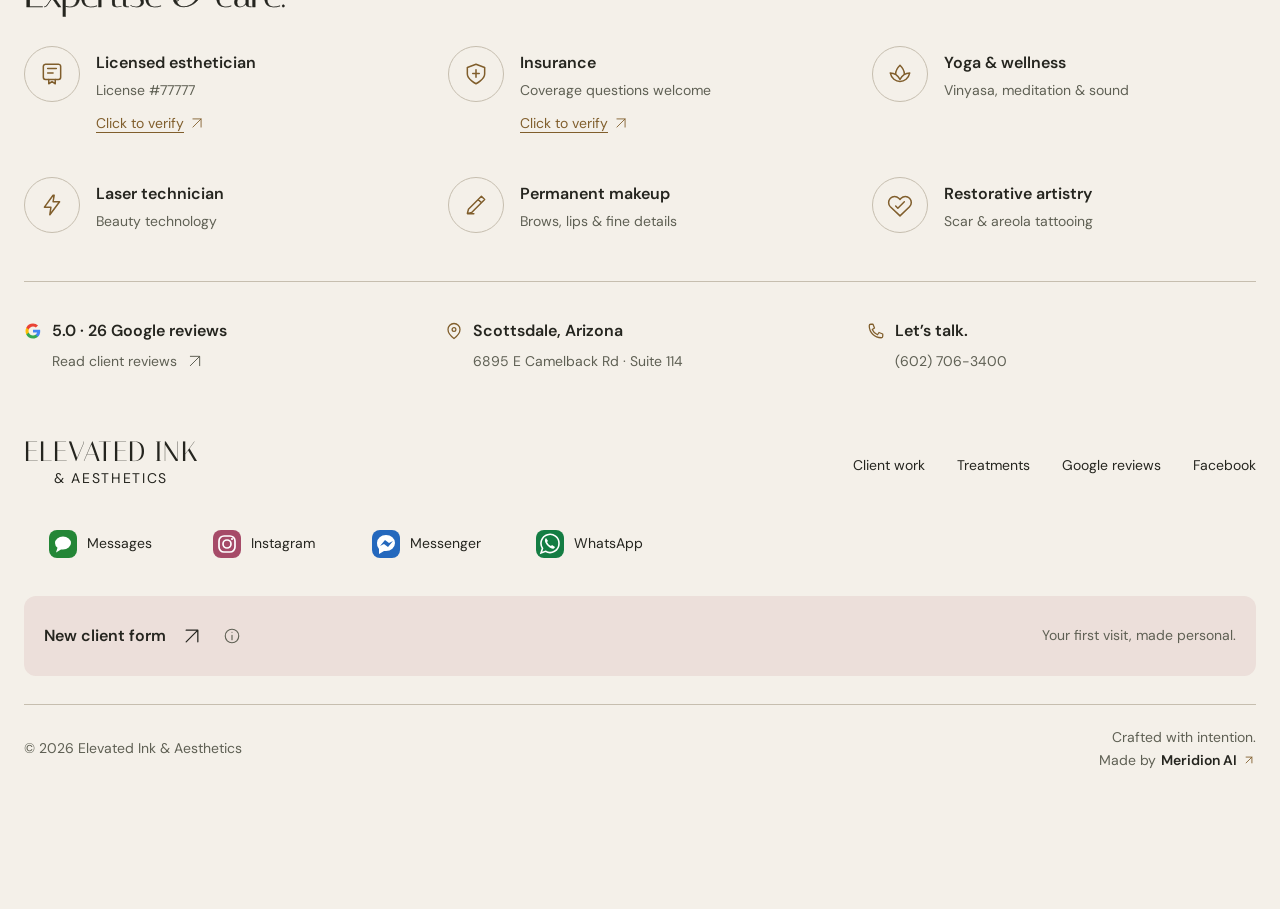
==== commit ad53b385: "Update portrait specialties and client treatment captions" ====
--- a/index.html
+++ b/index.html
@@ -52,18 +52,19 @@
     </div>
     <div class="portrait" data-reveal><picture><source type="image/webp" srcset="assets/christina-480.webp 480w, assets/christina-960.webp 960w" sizes="(max-width: 700px) 90vw, 48vw"><img src="assets/christina-cutout.png" alt="Christina, the artist behind Elevated Ink, holding her tattoo tools in pink gloves" width="1165" height="1350" fetchpriority="high" decoding="async"></picture><div class="portrait-bubbles" aria-label="Treatment specialties">
       <span class="treatment-bubble bubble-brows">Brows & lips</span>
-      <span class="treatment-bubble bubble-restore">Restorative artistry</span>
-      <span class="treatment-bubble bubble-skin">Skin & wellness</span>
+      <span class="treatment-bubble bubble-restore">Surgical restorative tattoos</span>
+      <span class="treatment-bubble bubble-skin">Skin health</span>
+      <span class="treatment-bubble bubble-wellness">Yoga &amp; wellness</span>
     </div></div>
   </section>
   <section class="work" id="work" aria-labelledby="work-title">
     <div class="frame work-layout">
       <div class="work-copy"><h2 id="work-title" data-reveal>The work, <br>up close.</h2><p data-reveal>Explore Christina’s brow and lip tattoo work. Find a look to talk through together.</p><a class="text-link" href="sms:+16027063400?body=Hey%20Christina%2C%20I%20need%20to%20know%20more%20about%20your%20services%2C%20girl%21" data-reveal>Ask Christina about brows & lips <svg class="icon" viewBox="0 0 24 24" aria-hidden="true"><path d="m5 19 14-14M5 5h14v14"/></svg></a></div>
       <div class="gallery">
-        <figure data-reveal><div class="crop" style="--x:310;--y:197;--w:263;--h:255"><img src="assets/client-work.jpg" alt="Original paired close-ups of a client’s eyebrow treatment" width="589" height="1280" loading="lazy" decoding="async"></div><figcaption>Brow definition</figcaption></figure>
-        <figure data-reveal><div class="crop" style="--x:310;--y:492;--w:263;--h:263"><img src="assets/client-work.jpg" alt="Two original close-up views of brow shaping and definition" width="589" height="1280" loading="lazy" decoding="async"></div><figcaption>Soft brow detail</figcaption></figure>
-        <figure data-reveal><div class="crop" style="--x:16;--y:786;--w:263;--h:263"><img src="assets/client-work.jpg" alt="Original paired client photographs showing lip tattoo work" width="589" height="1280" loading="lazy" decoding="async"></div><figcaption>Lip color</figcaption></figure>
-        <figure data-reveal><div class="crop" style="--x:16;--y:492;--w:263;--h:263"><img src="assets/client-work.jpg" alt="Original paired client photographs of brow and lip treatment details" width="589" height="1280" loading="lazy" decoding="async"></div><figcaption>Brows & lips</figcaption></figure>
+        <figure data-reveal><div class="crop" style="--x:310;--y:197;--w:263;--h:255"><img src="assets/client-work.jpg" alt="Original paired close-ups of a client’s eyebrow treatment" width="589" height="1280" loading="lazy" decoding="async"></div><figcaption>Microblading</figcaption></figure>
+        <figure data-reveal><div class="crop" style="--x:310;--y:492;--w:263;--h:263"><img src="assets/client-work.jpg" alt="Two original close-up views of brow shaping and definition" width="589" height="1280" loading="lazy" decoding="async"></div><figcaption>Brow lamination</figcaption></figure>
+        <figure data-reveal><div class="crop" style="--x:16;--y:786;--w:263;--h:263"><img src="assets/client-work.jpg" alt="Original paired client photographs showing lip tattoo work" width="589" height="1280" loading="lazy" decoding="async"></div><figcaption>Lip blush tattoo</figcaption></figure>
+        <figure data-reveal><div class="crop" style="--x:16;--y:492;--w:263;--h:263"><img src="assets/client-work.jpg" alt="Original paired client photographs of brow and lip treatment details" width="589" height="1280" loading="lazy" decoding="async"></div><figcaption>Full face tattoo</figcaption></figure>
       </div>
       <p class="work-note">Individual results vary.</p>
     </div>
--- a/styles.css
+++ b/styles.css
@@ -53,10 +53,10 @@
 @media(max-width:359px){.frame{width:calc(100% - 40px)}.work,.contact{padding-inline:20px}.contact-dock{left:16px;right:16px}.wordmark{font-size:22px}.header-contact{font-size:var(--small)}.hero-actions{gap:12px}.hero-actions .button{gap:12px;padding-inline:16px}.hero-actions .text-link{font-size:var(--small)}.review-pill{gap:6px;padding-inline:10px}.stars{width:56px}.portrait img{max-height:330px}.contact-dock>a{gap:8px}.footer nav{gap:12px}}
 @media(prefers-reduced-motion:reduce){html{scroll-behavior:auto}.button,.plus,.contact-dock{transition:none}}
 /* Treatment labels arrive once when the portrait enters the viewport. */
-.portrait{position:relative}.portrait-bubbles{position:absolute;inset:0;pointer-events:none}.treatment-bubble{position:absolute;display:block;padding:12px 18px;background:#fffdf8;border-radius:32px;color:var(--ink);font-size:var(--small);line-height:1.4;white-space:nowrap}.bubble-brows{left:-12px;top:40%}.bubble-restore{right:-8px;top:66%}.bubble-skin{left:4%;bottom:8%}
+.portrait{position:relative}.portrait-bubbles{position:absolute;inset:0;pointer-events:none}.treatment-bubble{position:absolute;display:block;padding:12px 18px;background:#fffdf8;border-radius:32px;color:var(--ink);font-size:var(--small);line-height:1.4;white-space:nowrap}.bubble-brows{left:-12px;top:40%}.bubble-restore{right:-8px;top:66%}.bubble-skin{left:4%;bottom:16%}.bubble-wellness{right:0;bottom:3%}
 .messaging-peel{position:relative;isolation:isolate;width:280px;max-width:100%;height:58px;overflow:hidden;background:var(--field);perspective:none}.messaging-tray{position:absolute;inset:0;display:flex;align-items:center;justify-content:space-evenly;padding:4px 6px 4px 62px;gap:4px}.channel-link{display:flex;align-items:center;justify-content:center;min-width:44px;min-height:48px;border-radius:8px}.channel-link:hover{background:#ded6c9}.channel-icon{display:block;width:32px;height:32px;flex-shrink:0}.peel-face{position:absolute;inset:0;width:100%;height:100%;padding-right:58px;transform-origin:left center;transition:transform 300ms var(--ease),box-shadow 300ms var(--ease);z-index:2}.peel-face span{white-space:nowrap;transition:opacity 180ms ease}.peel-toggle{position:absolute;right:0;top:0;width:50px;min-height:58px;z-index:3;border:0;background:transparent;color:var(--paper);cursor:pointer;display:flex;align-items:center;justify-content:center}.peel-toggle:focus-visible{outline:3px solid var(--brass);outline-offset:-5px}.messaging-peel.is-open .peel-face{transform:translateX(-78%);box-shadow:6px 0 12px #25251f25;pointer-events:none}.messaging-peel.is-open .peel-face span{opacity:0}.messaging-peel.is-open .peel-toggle{left:0;right:auto;color:var(--ink);background:var(--paper)}.messaging-peel.is-open .peel-toggle .icon{transform:rotate(180deg)}.channel-link[hidden],.footer-socials a[hidden]{display:none}.hero-actions>.messaging-peel{flex-shrink:0}.contact-layout{grid-template-columns:1fr 1fr;align-items:center;gap:56px}.studio-portrait picture,.studio-portrait img{display:block;width:100%;height:auto}.studio-portrait figcaption{color:var(--muted);font-size:var(--small);padding-top:12px}.artist-contact-copy .contact-actions{margin-top:28px}.artist-contact-copy h2+p,.artist-contact-copy>div>p{max-width:36ch}.footer-socials{display:flex;gap:20px;align-items:center;flex-wrap:wrap;width:100%}.footer-socials a{display:inline-flex;align-items:center;gap:10px;min-height:48px;font-size:var(--small)}.location{display:grid;grid-template-columns:.8fr 1.2fr;align-items:center;gap:56px;padding-block:64px}.location address{font:normal var(--body)/1.7 var(--font);margin-top:24px;color:var(--muted)}.location .text-link{margin-top:16px}.map-box{height:330px;background:var(--field);overflow:hidden}.map-box iframe{display:block;width:100%;height:100%;border:0}.footer{padding-top:24px}
 @media(max-width:1000px){.bubble-brows{left:0;top:42%}.bubble-restore{right:0;top:72%}.treatment-bubble{padding:10px 14px}.contact-layout{gap:32px}.location{gap:32px;grid-template-columns:1fr 1fr}}
-@media(max-width:700px){.bubble-brows{left:0;top:32%}.bubble-restore{right:0;top:61%}.bubble-skin{left:0;bottom:16%}.treatment-bubble{font-size:var(--small);padding:10px 14px}.hero-actions{align-items:center}.hero-actions>.messaging-peel{width:100%}.hero-actions>.text-link{min-height:44px}.contact-layout{grid-template-columns:1fr;gap:32px}.studio-portrait{order:0}.artist-contact-copy{order:1}.studio-portrait img{object-fit:contain}.location{grid-template-columns:1fr;padding-block:48px;gap:28px}.map-box{height:300px}.footer-socials{gap:16px}.footer-socials a{gap:8px}.footer-socials .channel-icon{width:28px;height:28px}}
+@media(max-width:700px){.bubble-brows{left:0;top:32%}.bubble-restore{right:0;top:55%}.bubble-skin{left:0;bottom:16%}.treatment-bubble{font-size:var(--small);padding:10px 14px}.hero-actions{align-items:center}.hero-actions>.messaging-peel{width:100%}.hero-actions>.text-link{min-height:44px}.contact-layout{grid-template-columns:1fr;gap:32px}.studio-portrait{order:0}.artist-contact-copy{order:1}.studio-portrait img{object-fit:contain}.location{grid-template-columns:1fr;padding-block:48px;gap:28px}.map-box{height:300px}.footer-socials{gap:16px}.footer-socials a{gap:8px}.footer-socials .channel-icon{width:28px;height:28px}}
 @media(prefers-reduced-motion:reduce){.peel-face,.peel-face span{transition:none}.messaging-peel.is-open .peel-face{transform:translateX(-78%);box-shadow:none}}
 
 .contact-dock>.dock-call{flex:0 0 auto;padding:12px 18px}.contact-dock>.messaging-peel{flex:1 1 248px;width:248px;min-width:0;height:56px;border-radius:28px}.contact-dock .peel-face{border-radius:28px;font-size:var(--body);padding:12px 50px 12px 20px}.contact-dock .peel-toggle{min-height:56px}.contact-dock .messaging-tray{padding-left:50px}.contact-dock .channel-link{min-width:44px;min-height:48px;padding:0}.contact-dock .channel-icon{width:30px;height:30px}.peel-toggle{display:none}.messaging-peel.is-ready .peel-toggle{display:flex}
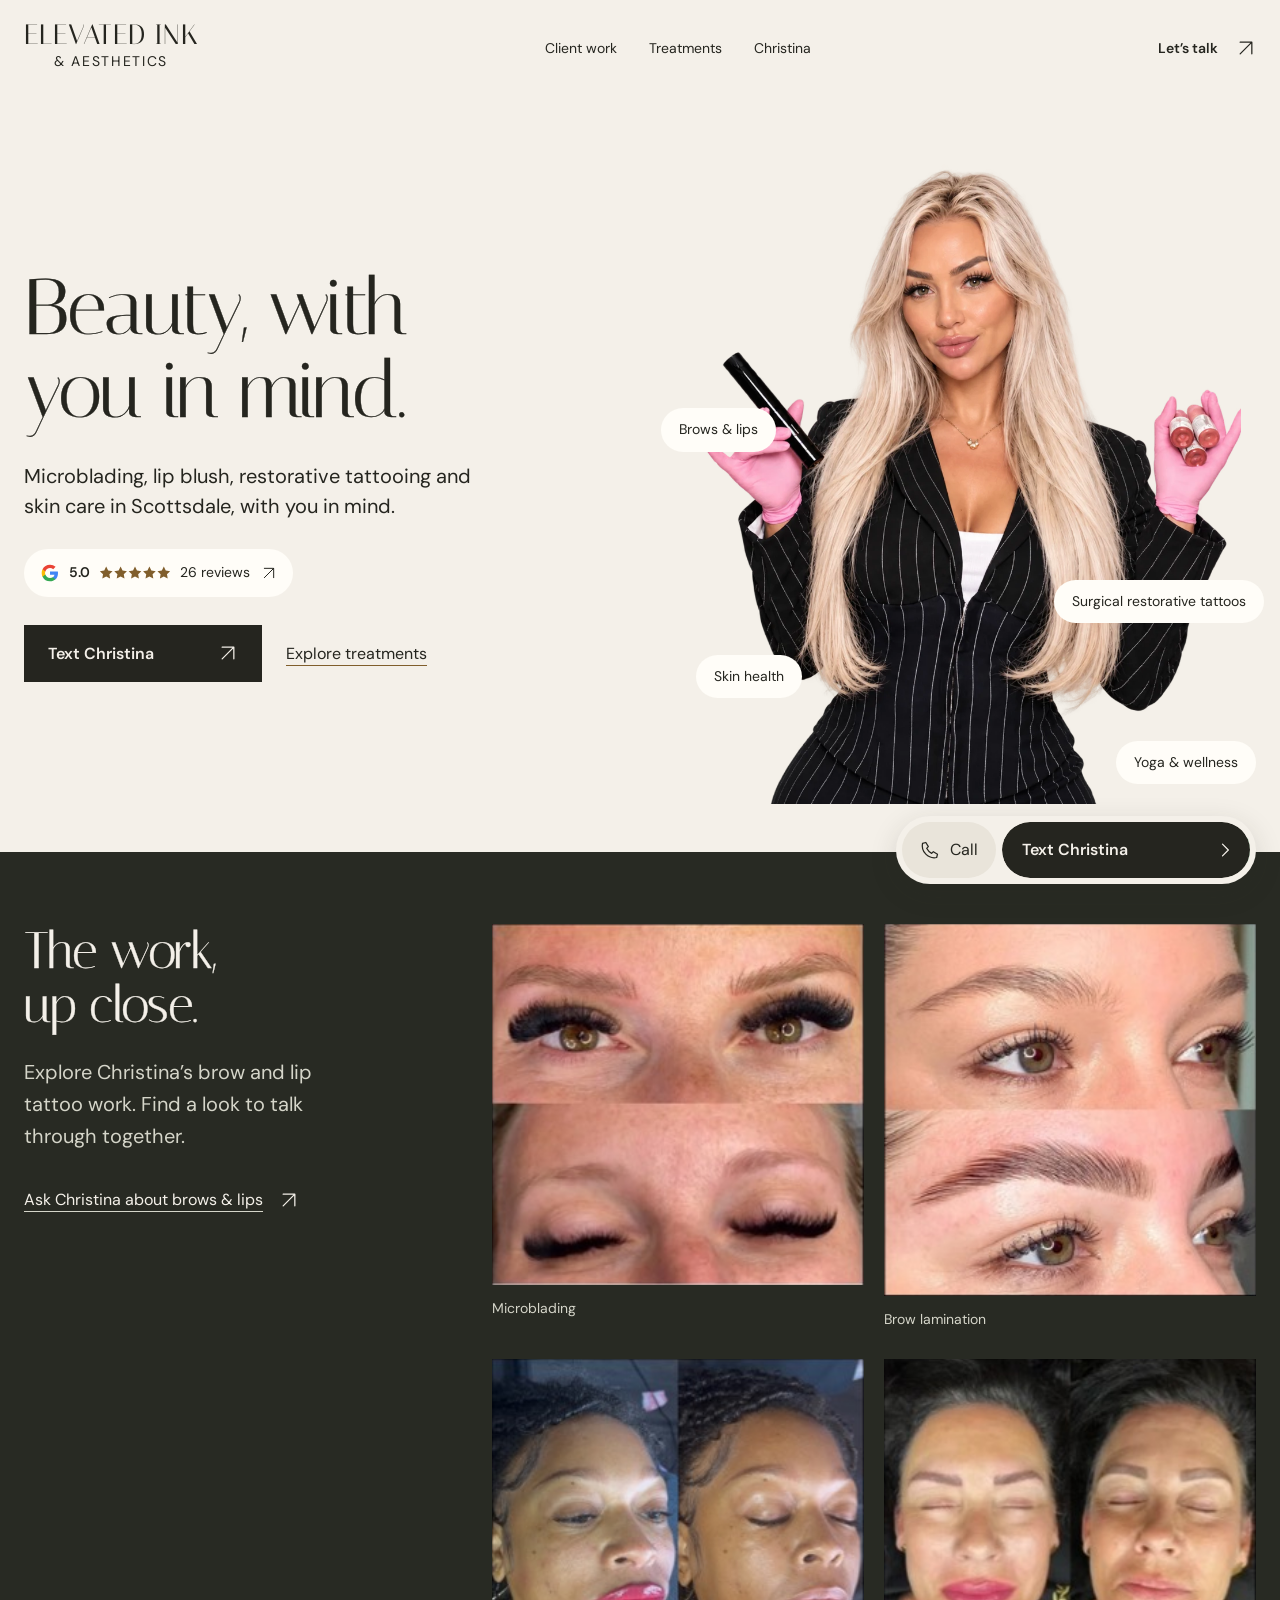
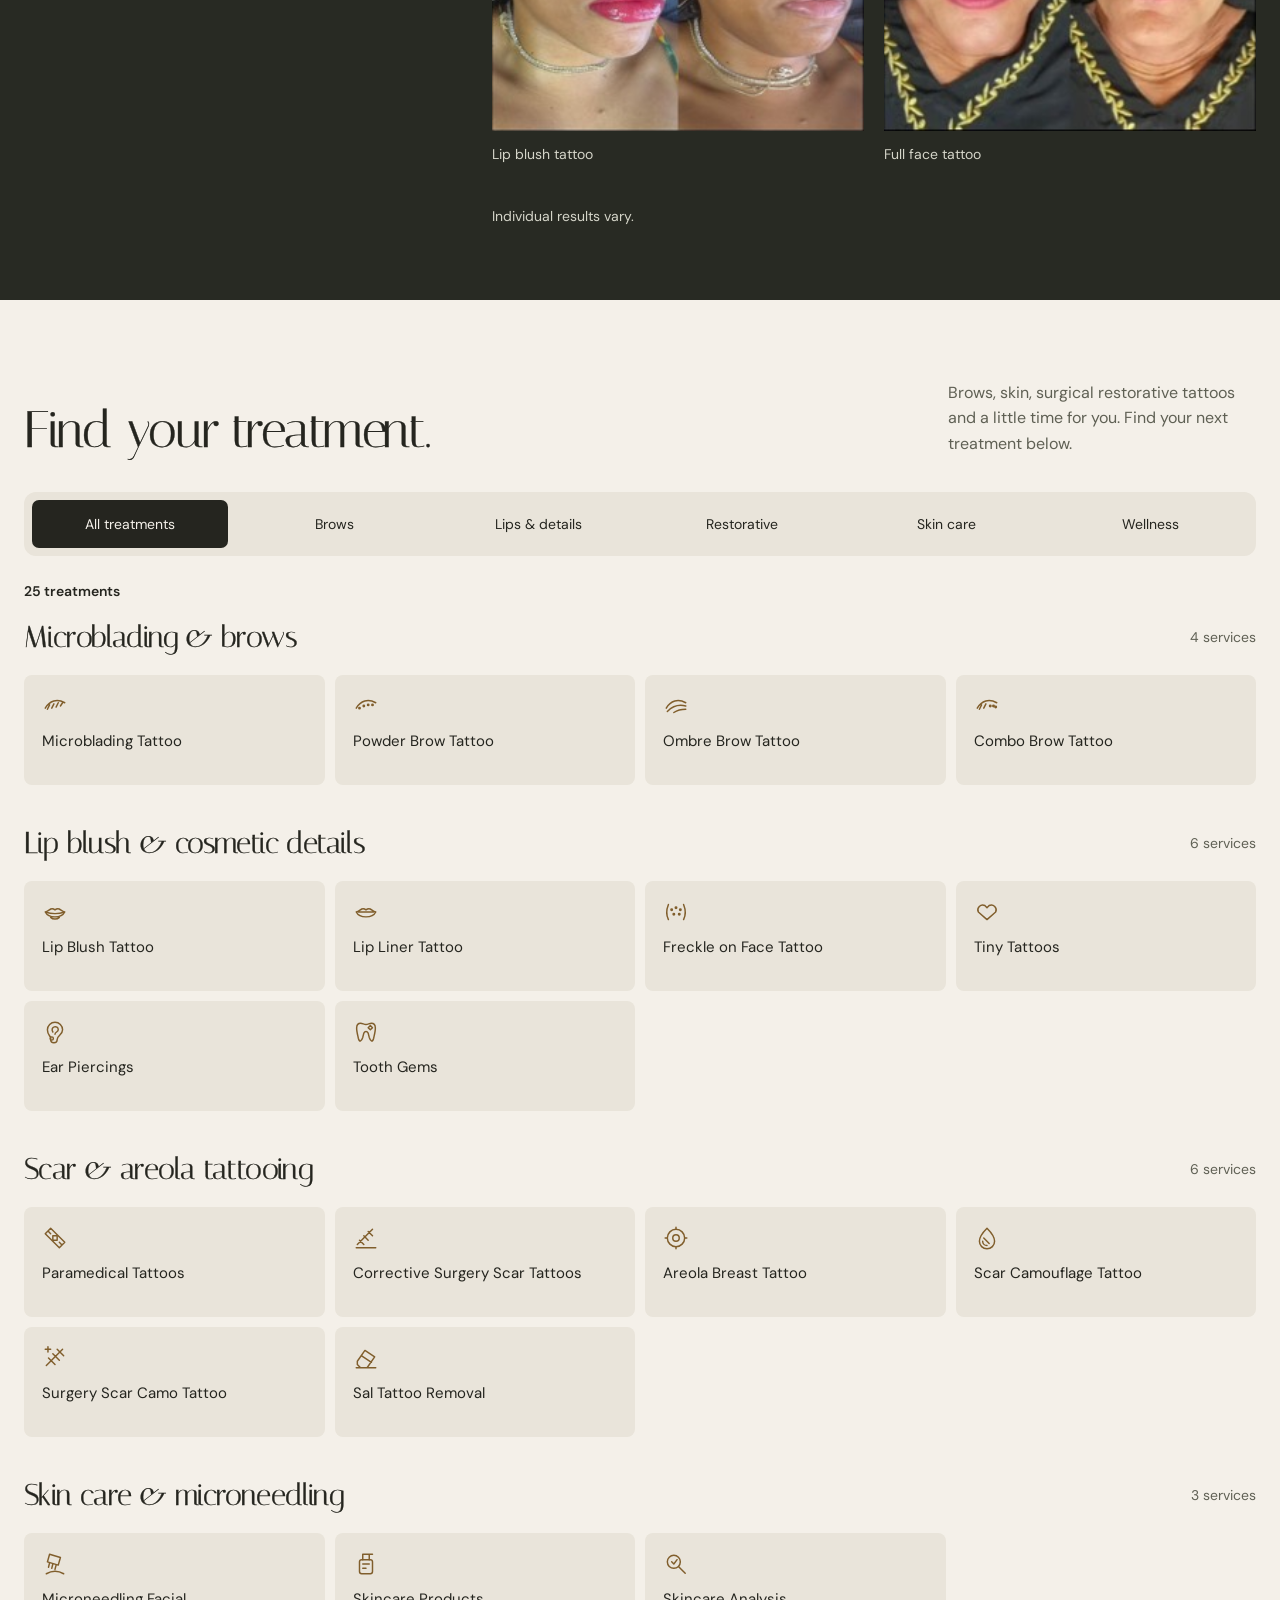
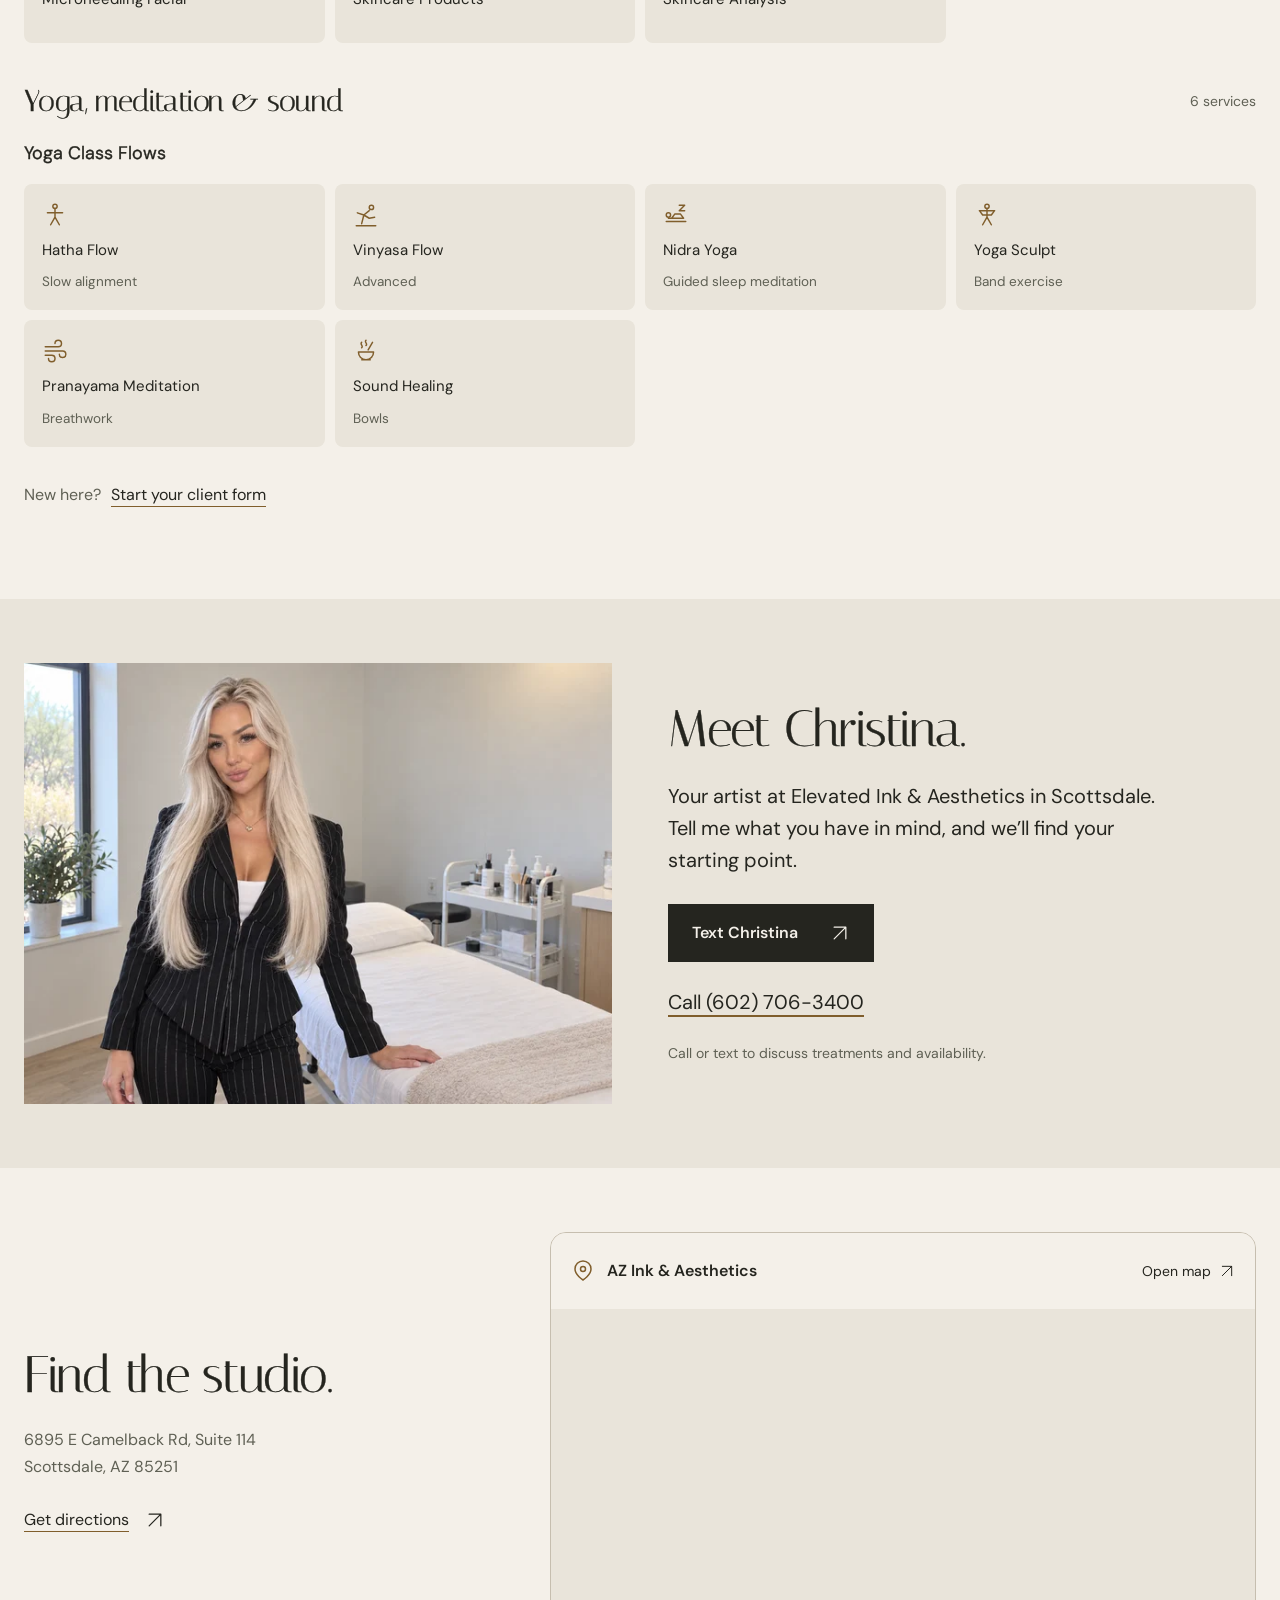
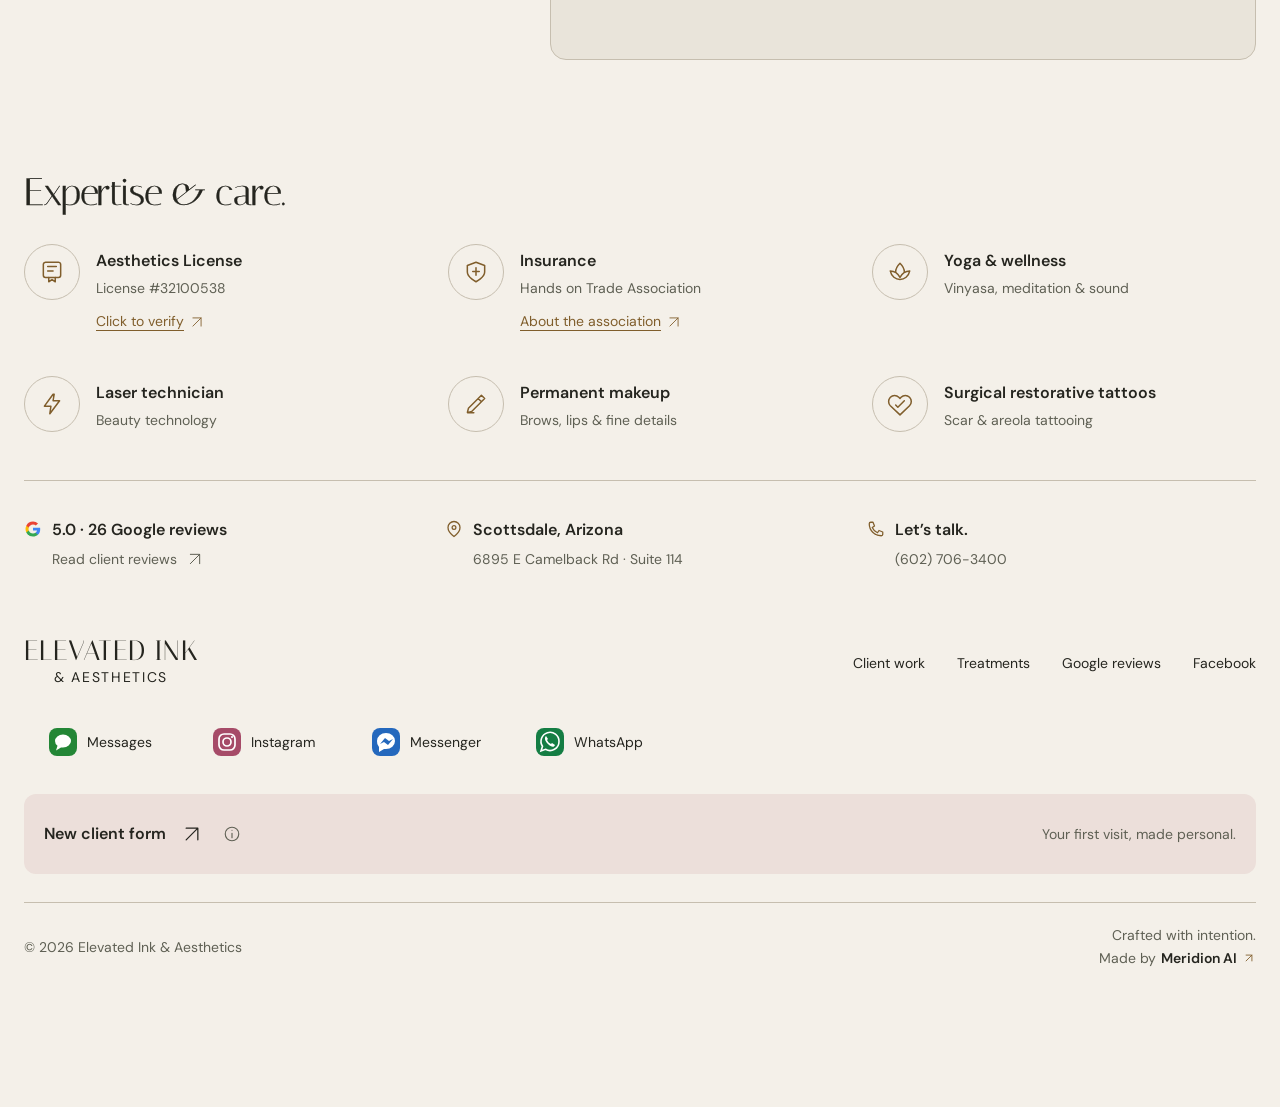
==== commit 22b783a5: "Expand yoga offerings and update studio credentials" ====
--- a/index.html
+++ b/index.html
@@ -29,7 +29,7 @@
   <link rel="icon" href="assets/favicon.svg" type="image/svg+xml">
   <link rel="stylesheet" href="styles.css?v=20261021-meridion">
   <script src="app.js?v=20261021-stable-cta" defer></script>
-  <script type="application/ld+json">{"@context":"https://schema.org","@type":"BeautySalon","@id":"https://tina-lac.vercel.app/#studio","name":"Elevated Ink & Aesthetics","alternateName":"AZ Ink and Aesthetics","url":"https://tina-lac.vercel.app/","description":"Explore microblading, lip blush, restorative tattooing and skin care in Scottsdale with Christina. View client work, find your treatment and start your inquiry.","image":"https://tina-lac.vercel.app/assets/og-elevated-ink.jpg","telephone":"+16027063400","address":{"@type":"PostalAddress","streetAddress":"6895 E Camelback Rd, Suite 114","addressLocality":"Scottsdale","addressRegion":"AZ","postalCode":"85251","addressCountry":"US"},"areaServed":{"@type":"City","name":"Scottsdale"},"hasMap":"https://www.google.com/maps?cid=10707652014736589159","sameAs":["https://www.facebook.com/az.inkandaesthetics/","https://www.instagram.com/inkandaestheticsbykellee/","https://share.google/YLqfMkeD1fCiKU7QR"],"hasOfferCatalog":{"@type":"OfferCatalog","name":"Permanent makeup, skin care and wellness treatments","itemListElement":[{"@type":"Offer","itemOffered":{"@type":"Service","name":"Microblading Tattoo","url":"https://tina-lac.vercel.app/#brows","areaServed":{"@type":"City","name":"Scottsdale"}}},{"@type":"Offer","itemOffered":{"@type":"Service","name":"Powder Brow Tattoo","url":"https://tina-lac.vercel.app/#brows","areaServed":{"@type":"City","name":"Scottsdale"}}},{"@type":"Offer","itemOffered":{"@type":"Service","name":"Ombre Brow Tattoo","url":"https://tina-lac.vercel.app/#brows","areaServed":{"@type":"City","name":"Scottsdale"}}},{"@type":"Offer","itemOffered":{"@type":"Service","name":"Combo Brow Tattoo","url":"https://tina-lac.vercel.app/#brows","areaServed":{"@type":"City","name":"Scottsdale"}}},{"@type":"Offer","itemOffered":{"@type":"Service","name":"Lip Blush Tattoo","url":"https://tina-lac.vercel.app/#cosmetic-tattoos","areaServed":{"@type":"City","name":"Scottsdale"}}},{"@type":"Offer","itemOffered":{"@type":"Service","name":"Lip Liner Tattoo","url":"https://tina-lac.vercel.app/#cosmetic-tattoos","areaServed":{"@type":"City","name":"Scottsdale"}}},{"@type":"Offer","itemOffered":{"@type":"Service","name":"Freckle on Face Tattoo","url":"https://tina-lac.vercel.app/#cosmetic-tattoos","areaServed":{"@type":"City","name":"Scottsdale"}}},{"@type":"Offer","itemOffered":{"@type":"Service","name":"Tiny Tattoos","url":"https://tina-lac.vercel.app/#cosmetic-tattoos","areaServed":{"@type":"City","name":"Scottsdale"}}},{"@type":"Offer","itemOffered":{"@type":"Service","name":"Ear Piercings","url":"https://tina-lac.vercel.app/#cosmetic-tattoos","areaServed":{"@type":"City","name":"Scottsdale"}}},{"@type":"Offer","itemOffered":{"@type":"Service","name":"Tooth Gems","url":"https://tina-lac.vercel.app/#cosmetic-tattoos","areaServed":{"@type":"City","name":"Scottsdale"}}},{"@type":"Offer","itemOffered":{"@type":"Service","name":"Paramedical Tattoos","url":"https://tina-lac.vercel.app/#restorative-tattoos","areaServed":{"@type":"City","name":"Scottsdale"}}},{"@type":"Offer","itemOffered":{"@type":"Service","name":"Corrective Surgery Scar Tattoos","url":"https://tina-lac.vercel.app/#restorative-tattoos","areaServed":{"@type":"City","name":"Scottsdale"}}},{"@type":"Offer","itemOffered":{"@type":"Service","name":"Areola Breast Tattoo","url":"https://tina-lac.vercel.app/#restorative-tattoos","areaServed":{"@type":"City","name":"Scottsdale"}}},{"@type":"Offer","itemOffered":{"@type":"Service","name":"Scar Camouflage Tattoo","url":"https://tina-lac.vercel.app/#restorative-tattoos","areaServed":{"@type":"City","name":"Scottsdale"}}},{"@type":"Offer","itemOffered":{"@type":"Service","name":"Surgery Scar Camo Tattoo","url":"https://tina-lac.vercel.app/#restorative-tattoos","areaServed":{"@type":"City","name":"Scottsdale"}}},{"@type":"Offer","itemOffered":{"@type":"Service","name":"Sal Tattoo Removal","url":"https://tina-lac.vercel.app/#restorative-tattoos","areaServed":{"@type":"City","name":"Scottsdale"}}},{"@type":"Offer","itemOffered":{"@type":"Service","name":"Microneedling Facial","url":"https://tina-lac.vercel.app/#skin-care","areaServed":{"@type":"City","name":"Scottsdale"}}},{"@type":"Offer","itemOffered":{"@type":"Service","name":"Skincare Products","url":"https://tina-lac.vercel.app/#skin-care","areaServed":{"@type":"City","name":"Scottsdale"}}},{"@type":"Offer","itemOffered":{"@type":"Service","name":"Skincare Analysis","url":"https://tina-lac.vercel.app/#skin-care","areaServed":{"@type":"City","name":"Scottsdale"}}},{"@type":"Offer","itemOffered":{"@type":"Service","name":"Yoga Vinyasa Classes","url":"https://tina-lac.vercel.app/#wellness","areaServed":{"@type":"City","name":"Scottsdale"}}},{"@type":"Offer","itemOffered":{"@type":"Service","name":"Meditation Classes","url":"https://tina-lac.vercel.app/#wellness","areaServed":{"@type":"City","name":"Scottsdale"}}},{"@type":"Offer","itemOffered":{"@type":"Service","name":"Sound Healing Classes","url":"https://tina-lac.vercel.app/#wellness","areaServed":{"@type":"City","name":"Scottsdale"}}}]}}</script>
+  <script type="application/ld+json">{"@context":"https://schema.org","@type":"BeautySalon","@id":"https://tina-lac.vercel.app/#studio","name":"Elevated Ink & Aesthetics","alternateName":"AZ Ink and Aesthetics","url":"https://tina-lac.vercel.app/","description":"Explore microblading, lip blush, restorative tattooing and skin care in Scottsdale with Christina. View client work, find your treatment and start your inquiry.","image":"https://tina-lac.vercel.app/assets/og-elevated-ink.jpg","telephone":"+16027063400","address":{"@type":"PostalAddress","streetAddress":"6895 E Camelback Rd, Suite 114","addressLocality":"Scottsdale","addressRegion":"AZ","postalCode":"85251","addressCountry":"US"},"areaServed":{"@type":"City","name":"Scottsdale"},"hasMap":"https://www.google.com/maps?cid=10707652014736589159","sameAs":["https://www.facebook.com/az.inkandaesthetics/","https://www.instagram.com/inkandaestheticsbykellee/","https://share.google/YLqfMkeD1fCiKU7QR"],"hasOfferCatalog":{"@type":"OfferCatalog","name":"Permanent makeup, skin care and wellness treatments","itemListElement":[{"@type":"Offer","itemOffered":{"@type":"Service","name":"Microblading Tattoo","url":"https://tina-lac.vercel.app/#brows","areaServed":{"@type":"City","name":"Scottsdale"}}},{"@type":"Offer","itemOffered":{"@type":"Service","name":"Powder Brow Tattoo","url":"https://tina-lac.vercel.app/#brows","areaServed":{"@type":"City","name":"Scottsdale"}}},{"@type":"Offer","itemOffered":{"@type":"Service","name":"Ombre Brow Tattoo","url":"https://tina-lac.vercel.app/#brows","areaServed":{"@type":"City","name":"Scottsdale"}}},{"@type":"Offer","itemOffered":{"@type":"Service","name":"Combo Brow Tattoo","url":"https://tina-lac.vercel.app/#brows","areaServed":{"@type":"City","name":"Scottsdale"}}},{"@type":"Offer","itemOffered":{"@type":"Service","name":"Lip Blush Tattoo","url":"https://tina-lac.vercel.app/#cosmetic-tattoos","areaServed":{"@type":"City","name":"Scottsdale"}}},{"@type":"Offer","itemOffered":{"@type":"Service","name":"Lip Liner Tattoo","url":"https://tina-lac.vercel.app/#cosmetic-tattoos","areaServed":{"@type":"City","name":"Scottsdale"}}},{"@type":"Offer","itemOffered":{"@type":"Service","name":"Freckle on Face Tattoo","url":"https://tina-lac.vercel.app/#cosmetic-tattoos","areaServed":{"@type":"City","name":"Scottsdale"}}},{"@type":"Offer","itemOffered":{"@type":"Service","name":"Tiny Tattoos","url":"https://tina-lac.vercel.app/#cosmetic-tattoos","areaServed":{"@type":"City","name":"Scottsdale"}}},{"@type":"Offer","itemOffered":{"@type":"Service","name":"Ear Piercings","url":"https://tina-lac.vercel.app/#cosmetic-tattoos","areaServed":{"@type":"City","name":"Scottsdale"}}},{"@type":"Offer","itemOffered":{"@type":"Service","name":"Tooth Gems","url":"https://tina-lac.vercel.app/#cosmetic-tattoos","areaServed":{"@type":"City","name":"Scottsdale"}}},{"@type":"Offer","itemOffered":{"@type":"Service","name":"Paramedical Tattoos","url":"https://tina-lac.vercel.app/#restorative-tattoos","areaServed":{"@type":"City","name":"Scottsdale"}}},{"@type":"Offer","itemOffered":{"@type":"Service","name":"Corrective Surgery Scar Tattoos","url":"https://tina-lac.vercel.app/#restorative-tattoos","areaServed":{"@type":"City","name":"Scottsdale"}}},{"@type":"Offer","itemOffered":{"@type":"Service","name":"Areola Breast Tattoo","url":"https://tina-lac.vercel.app/#restorative-tattoos","areaServed":{"@type":"City","name":"Scottsdale"}}},{"@type":"Offer","itemOffered":{"@type":"Service","name":"Scar Camouflage Tattoo","url":"https://tina-lac.vercel.app/#restorative-tattoos","areaServed":{"@type":"City","name":"Scottsdale"}}},{"@type":"Offer","itemOffered":{"@type":"Service","name":"Surgery Scar Camo Tattoo","url":"https://tina-lac.vercel.app/#restorative-tattoos","areaServed":{"@type":"City","name":"Scottsdale"}}},{"@type":"Offer","itemOffered":{"@type":"Service","name":"Sal Tattoo Removal","url":"https://tina-lac.vercel.app/#restorative-tattoos","areaServed":{"@type":"City","name":"Scottsdale"}}},{"@type":"Offer","itemOffered":{"@type":"Service","name":"Microneedling Facial","url":"https://tina-lac.vercel.app/#skin-care","areaServed":{"@type":"City","name":"Scottsdale"}}},{"@type":"Offer","itemOffered":{"@type":"Service","name":"Skincare Products","url":"https://tina-lac.vercel.app/#skin-care","areaServed":{"@type":"City","name":"Scottsdale"}}},{"@type":"Offer","itemOffered":{"@type":"Service","name":"Skincare Analysis","url":"https://tina-lac.vercel.app/#skin-care","areaServed":{"@type":"City","name":"Scottsdale"}}},{"@type":"Offer","itemOffered":{"@type":"Service","name":"Hatha Flow","description":"Slow alignment","url":"https://tina-lac.vercel.app/#wellness","areaServed":{"@type":"City","name":"Scottsdale"}}},{"@type":"Offer","itemOffered":{"@type":"Service","name":"Vinyasa Flow","description":"Advanced","url":"https://tina-lac.vercel.app/#wellness","areaServed":{"@type":"City","name":"Scottsdale"}}},{"@type":"Offer","itemOffered":{"@type":"Service","name":"Nidra Yoga","description":"Guided sleep meditation","url":"https://tina-lac.vercel.app/#wellness","areaServed":{"@type":"City","name":"Scottsdale"}}},{"@type":"Offer","itemOffered":{"@type":"Service","name":"Yoga Sculpt","description":"Band exercise","url":"https://tina-lac.vercel.app/#wellness","areaServed":{"@type":"City","name":"Scottsdale"}}},{"@type":"Offer","itemOffered":{"@type":"Service","name":"Pranayama Meditation","description":"Breathwork","url":"https://tina-lac.vercel.app/#wellness","areaServed":{"@type":"City","name":"Scottsdale"}}},{"@type":"Offer","itemOffered":{"@type":"Service","name":"Sound Healing","description":"Bowls","url":"https://tina-lac.vercel.app/#wellness","areaServed":{"@type":"City","name":"Scottsdale"}}}]}}</script>
   <noscript><style>.contact-dock .messaging-peel{display:none}</style></noscript>
 </head>
 <body>
@@ -70,7 +70,7 @@
     </div>
   </section>
   <section class="treatments frame" id="treatments" aria-labelledby="treatments-title">
-    <div class="section-intro"><h2 id="treatments-title" data-reveal>Find your treatment.</h2><p data-reveal>Brows, skin, restorative artistry and a little time for you. Find your next treatment below.</p></div>
+    <div class="section-intro"><h2 id="treatments-title" data-reveal>Find your treatment.</h2><p data-reveal>Brows, skin, surgical restorative tattoos and a little time for you. Find your next treatment below.</p></div>
     <div class="treatment-menu">
 <div class="treatment-filters" role="group" aria-label="Filter treatments" hidden>
 <button type="button" data-service-filter="all" aria-pressed="true" aria-controls="treatment-grid">All treatments</button>
@@ -80,7 +80,7 @@
 <button type="button" data-service-filter="skin-care" aria-pressed="false" aria-controls="treatment-grid">Skin care</button>
 <button type="button" data-service-filter="wellness" aria-pressed="false" aria-controls="treatment-grid">Wellness</button>
 </div>
-<div class="menu-meta"><p id="treatment-count" role="status" aria-live="polite" aria-atomic="true">22 treatments</p></div>
+<div class="menu-meta"><p id="treatment-count" role="status" aria-live="polite" aria-atomic="true">25 treatments</p></div>
 <div class="treatment-collections" id="treatment-grid">
 <section class="treatment-collection" id="brows" data-service-group="brows" aria-labelledby="brows-title"><div class="treatment-category-heading"><h3 id="brows-title">Microblading &amp; brows</h3><span>4 services</span></div><ul class="treatment-grid" role="list">
 <li class="treatment-card"><svg class="treatment-icon" viewBox="0 0 24 24" aria-hidden="true"><path d="M3 14c4-7 11-9 18-5M5 15l2-4m2 3 2-4m2 3 2-4m2 3 2-3"/></svg><span class="treatment-name-full">Microblading Tattoo</span><span class="treatment-name-short" aria-hidden="true">Micro<wbr>blading</span></li>
@@ -109,10 +109,13 @@
 <li class="treatment-card"><svg class="treatment-icon" viewBox="0 0 24 24" aria-hidden="true"><rect x="6" y="8" width="12" height="13" rx="2"/><path d="M9 8V3h6v5M9 3h9m-9 9h6m-6 4h3"/></svg><span class="treatment-name-full">Skincare Products</span><span class="treatment-name-short" aria-hidden="true">Skin products</span></li>
 <li class="treatment-card"><svg class="treatment-icon" viewBox="0 0 24 24" aria-hidden="true"><circle cx="10" cy="10" r="6"/><path d="m14.5 14.5 6 6M8 10l2 2 3-4"/></svg><span class="treatment-name-full">Skincare Analysis</span><span class="treatment-name-short" aria-hidden="true">Skin analysis</span></li>
 </ul></section>
-<section class="treatment-collection" id="wellness" data-service-group="wellness" aria-labelledby="wellness-title"><div class="treatment-category-heading"><h3 id="wellness-title">Yoga, meditation &amp; sound</h3><span>3 services</span></div><ul class="treatment-grid" role="list">
-<li class="treatment-card"><svg class="treatment-icon" viewBox="0 0 24 24" aria-hidden="true"><circle cx="12" cy="4" r="2"/><path d="M12 6v7M5 9l7 2 7-2M12 13l-5 7m5-7 5 7M4 22h16"/></svg><span class="treatment-name-full">Yoga Vinyasa Classes</span><span class="treatment-name-short" aria-hidden="true">Vinyasa yoga</span></li>
-<li class="treatment-card"><svg class="treatment-icon" viewBox="0 0 24 24" aria-hidden="true"><circle cx="12" cy="4" r="2"/><path d="M8 9h8l2 6M8 9l-2 6M9 12v4l-6 3 9 2 9-2-6-3v-4"/></svg><span class="treatment-name-full">Meditation Classes</span><span class="treatment-name-short" aria-hidden="true">Meditation</span></li>
-<li class="treatment-card"><svg class="treatment-icon" viewBox="0 0 24 24" aria-hidden="true"><path d="M5 13h14a7 7 0 0 1-14 0ZM8 20h8M18 4l-4 7M8 4c-2 2 2 3 0 5m4-7c-2 2 2 3 0 5"/></svg><span class="treatment-name-full">Sound Healing Classes</span><span class="treatment-name-short" aria-hidden="true">Sound healing</span></li>
+<section class="treatment-collection" id="wellness" data-service-group="wellness" aria-labelledby="wellness-title"><div class="treatment-category-heading"><h3 id="wellness-title">Yoga, meditation &amp; sound</h3><span>6 services</span></div><h4 class="yoga-flows-title">Yoga Class Flows</h4><ul class="treatment-grid" role="list">
+<li class="treatment-card"><svg class="treatment-icon" viewBox="0 0 24 24" aria-hidden="true"><circle cx="12" cy="4" r="2"/><path d="M12 6v8M5 10h14M12 14l-4 7m4-7 4 7"/></svg><span class="treatment-name-full">Hatha Flow</span><span class="treatment-name-short" aria-hidden="true">Hatha Flow</span><small class="treatment-description">Slow alignment</small></li>
+<li class="treatment-card"><svg class="treatment-icon" viewBox="0 0 24 24" aria-hidden="true"><circle cx="17" cy="5" r="2"/><path d="m15 8-5 4-6-2m6 2 5 3 5-1M10 12l-2 8M3 22h18"/></svg><span class="treatment-name-full">Vinyasa Flow</span><span class="treatment-name-short" aria-hidden="true">Vinyasa Flow</span><small class="treatment-description">Advanced</small></li>
+<li class="treatment-card"><svg class="treatment-icon" viewBox="0 0 24 24" aria-hidden="true"><path d="M3 18h18M5 15h14M8 15l3-4h5l3 4M15 3h5l-5 5h5"/><circle cx="5" cy="12" r="2"/></svg><span class="treatment-name-full">Nidra Yoga</span><span class="treatment-name-short" aria-hidden="true">Nidra Yoga</span><small class="treatment-description">Guided sleep meditation</small></li>
+<li class="treatment-card"><svg class="treatment-icon" viewBox="0 0 24 24" aria-hidden="true"><circle cx="12" cy="4" r="2"/><path d="M12 6v8M5 8l3 4h8l3-4M5 8h14M12 14l-4 7m4-7 4 7"/></svg><span class="treatment-name-full">Yoga Sculpt</span><span class="treatment-name-short" aria-hidden="true">Yoga Sculpt</span><small class="treatment-description">Band exercise</small></li>
+<li class="treatment-card"><svg class="treatment-icon" viewBox="0 0 24 24" aria-hidden="true"><path d="M3 8h12a3 3 0 1 0-3-3M3 12h16a3 3 0 1 1-3 3M3 16h6a3 3 0 1 1-3 3"/></svg><span class="treatment-name-full">Pranayama Meditation</span><span class="treatment-name-short" aria-hidden="true">Pranayama Meditation</span><small class="treatment-description">Breathwork</small></li>
+<li class="treatment-card"><svg class="treatment-icon" viewBox="0 0 24 24" aria-hidden="true"><path d="M5 13h14a7 7 0 0 1-14 0ZM8 20h8M18 4l-4 7M8 4c-2 2 2 3 0 5m4-7c-2 2 2 3 0 5"/></svg><span class="treatment-name-full">Sound Healing</span><span class="treatment-name-short" aria-hidden="true">Sound Healing</span><small class="treatment-description">Bowls</small></li>
 </ul></section>
 </div>
 </div>
@@ -132,7 +135,7 @@
     </div>
   </section>
 </main>
-<section class="credentials frame" aria-labelledby="credentials-title"><h2 id="credentials-title">Expertise & care.</h2><ul class="credential-badges"><li><svg class="credential-icon" viewBox="0 0 24 24" aria-hidden="true"><rect x="4" y="3" width="16" height="14" rx="2"/><path d="M8 7h8M8 11h5M9 17v4l3-2 3 2v-4"/></svg><div><strong>Licensed esthetician</strong><span>License #77777</span><a class="credential-verify" href="https://www.google.com/" target="_blank" rel="noopener noreferrer" aria-label="License verification link: opens Google in a new tab" title="Opens Google in a new tab">Click to verify <svg class="icon" viewBox="0 0 24 24" aria-hidden="true"><path d="m5 19 14-14M5 5h14v14"/></svg></a></div></li><li><svg class="credential-icon" viewBox="0 0 24 24" aria-hidden="true"><path d="m12 3 8 3v6c0 5-8 9-8 9s-8-4-8-9V6l8-3Z"/><path d="M12 8v7M9 11.5h6"/></svg><div><strong>Insurance</strong><span>Coverage questions welcome</span><a class="credential-verify" href="https://www.google.com/" target="_blank" rel="noopener noreferrer" aria-label="Insurance verification link: opens Google in a new tab" title="Opens Google in a new tab">Click to verify <svg class="icon" viewBox="0 0 24 24" aria-hidden="true"><path d="m5 19 14-14M5 5h14v14"/></svg></a></div></li><li><svg class="credential-icon" viewBox="0 0 24 24" aria-hidden="true"><path d="M12 19c-4 0-8-3-9-8 4 0 7 2 9 6 2-4 5-6 9-6-1 5-5 8-9 8Z"/><path d="M8 12c0-4 4-8 4-8s4 4 4 8"/></svg><div><strong>Yoga & wellness</strong><span>Vinyasa, meditation & sound</span></div></li><li><svg class="credential-icon" viewBox="0 0 24 24" aria-hidden="true"><path d="m13 3-8 11h6l-1 7 9-12h-6l1-6Z"/></svg><div><strong>Laser technician</strong><span>Beauty technology</span></div></li><li><svg class="credential-icon" viewBox="0 0 24 24" aria-hidden="true"><path d="m4 20 4-1L20 7l-3-3L5 16l-1 4ZM14 7l3 3M4 20h6"/></svg><div><strong>Permanent makeup</strong><span>Brows, lips & fine details</span></div></li><li><svg class="credential-icon" viewBox="0 0 24 24" aria-hidden="true"><path d="M20.8 5.8a5.5 5.5 0 0 0-7.8 0L12 6.9l-1.1-1.1a5.5 5.5 0 0 0-7.8 7.8L12 22l8.8-8.4a5.5 5.5 0 0 0 0-7.8Z"/><path d="m8 13 2 2 6-6"/></svg><div><strong>Restorative artistry</strong><span>Scar & areola tattooing</span></div></li></ul></section>
+<section class="credentials frame" aria-labelledby="credentials-title"><h2 id="credentials-title">Expertise & care.</h2><ul class="credential-badges"><li><svg class="credential-icon" viewBox="0 0 24 24" aria-hidden="true"><rect x="4" y="3" width="16" height="14" rx="2"/><path d="M8 7h8M8 11h5M9 17v4l3-2 3 2v-4"/></svg><div><strong>Aesthetics License</strong><span>License #32100538</span><a class="credential-verify" href="https://bcb.az.gov/LookUpTool" target="_blank" rel="noopener noreferrer" aria-label="Look up Aesthetics License 32100538 on the Arizona Barbering and Cosmetology Board website, opens a new tab" title="Arizona license lookup">Click to verify <svg class="icon" viewBox="0 0 24 24" aria-hidden="true"><path d="m5 19 14-14M5 5h14v14"/></svg></a></div></li><li><svg class="credential-icon" viewBox="0 0 24 24" aria-hidden="true"><path d="m12 3 8 3v6c0 5-8 9-8 9s-8-4-8-9V6l8-3Z"/><path d="M12 8v7M9 11.5h6"/></svg><div><strong>Insurance</strong><span>Hands on Trade Association</span><a class="credential-verify" href="https://handsontrade.com/about-us" target="_blank" rel="noopener noreferrer" aria-label="About Hands on Trade Association, opens a new tab" title="About Hands on Trade Association">About the association <svg class="icon" viewBox="0 0 24 24" aria-hidden="true"><path d="m5 19 14-14M5 5h14v14"/></svg></a></div></li><li><svg class="credential-icon" viewBox="0 0 24 24" aria-hidden="true"><path d="M12 19c-4 0-8-3-9-8 4 0 7 2 9 6 2-4 5-6 9-6-1 5-5 8-9 8Z"/><path d="M8 12c0-4 4-8 4-8s4 4 4 8"/></svg><div><strong>Yoga & wellness</strong><span>Vinyasa, meditation & sound</span></div></li><li><svg class="credential-icon" viewBox="0 0 24 24" aria-hidden="true"><path d="m13 3-8 11h6l-1 7 9-12h-6l1-6Z"/></svg><div><strong>Laser technician</strong><span>Beauty technology</span></div></li><li><svg class="credential-icon" viewBox="0 0 24 24" aria-hidden="true"><path d="m4 20 4-1L20 7l-3-3L5 16l-1 4ZM14 7l3 3M4 20h6"/></svg><div><strong>Permanent makeup</strong><span>Brows, lips & fine details</span></div></li><li><svg class="credential-icon" viewBox="0 0 24 24" aria-hidden="true"><path d="M20.8 5.8a5.5 5.5 0 0 0-7.8 0L12 6.9l-1.1-1.1a5.5 5.5 0 0 0-7.8 7.8L12 22l8.8-8.4a5.5 5.5 0 0 0 0-7.8Z"/><path d="m8 13 2 2 6-6"/></svg><div><strong>Surgical restorative tattoos</strong><span>Scar & areola tattooing</span></div></li></ul></section>
 <section class="studio-details frame" aria-label="Studio details">
   <a class="footer-review studio-detail" href="https://share.google/YLqfMkeD1fCiKU7QR" target="_blank" rel="noopener"><div class="footer-review-heading footer-detail-heading"><svg class="google-mark" viewBox="0 0 24 24" aria-hidden="true"><path fill="#4285f4" d="M21.6 12.23c0-.71-.06-1.39-.18-2.05H12v3.88h5.38a4.61 4.61 0 0 1-2 3.03v2.52h3.24c1.89-1.74 2.98-4.3 2.98-7.38Z"/><path fill="#34a853" d="M12 22c2.7 0 4.96-.9 6.62-2.42l-3.24-2.52c-.9.6-2.04.96-3.38.96-2.61 0-4.82-1.76-5.61-4.12H3.05v2.6A10 10 0 0 0 12 22Z"/><path fill="#fbbc05" d="M6.39 13.9A6 6 0 0 1 6.07 12c0-.66.11-1.3.32-1.9V7.5H3.05A10 10 0 0 0 2 12c0 1.61.39 3.14 1.05 4.5l3.34-2.6Z"/><path fill="#ea4335" d="M12 5.98c1.47 0 2.79.5 3.82 1.5l2.87-2.87A9.6 9.6 0 0 0 12 2a10 10 0 0 0-8.95 5.5l3.34 2.6C7.18 7.74 9.39 5.98 12 5.98Z"/></svg><strong>5.0 · 26 Google reviews</strong></div><span class="footer-detail-copy">Read client reviews <svg class="icon" viewBox="0 0 24 24" aria-hidden="true"><path d="m5 19 14-14M5 5h14v14"/></svg></span></a>
   <div class="studio-detail footer-location"><div class="footer-detail-heading"><svg class="studio-detail-icon" viewBox="0 0 24 24" aria-hidden="true"><path d="M20 10c0 6-8 12-8 12S4 16 4 10a8 8 0 1 1 16 0Z"/><circle cx="12" cy="10" r="2.5"/></svg><strong>Scottsdale, Arizona</strong></div><span class="footer-detail-copy">6895 E Camelback Rd · Suite 114</span></div>
--- a/styles.css
+++ b/styles.css
@@ -113,3 +113,5 @@
 .maker-credit{display:flex;flex-direction:column;align-items:flex-end;justify-content:center;gap:2px;min-height:48px;font-size:14px;line-height:1.5;color:var(--muted)}
 .maker-credit>span:last-child{display:flex;align-items:center;gap:5px}.maker-credit strong{font-weight:600;color:var(--ink)}.maker-credit .icon{width:14px;height:14px;color:var(--brass)}.maker-credit:hover strong{text-decoration:underline;text-underline-offset:4px}
 @media(max-width:700px){.footer-signoff{align-items:flex-start;flex-direction:column;gap:12px}.maker-credit{align-items:flex-start}}
+
+.yoga-flows-title{margin:0 0 16px;font-size:18px;font-weight:500}.treatment-description{font-size:.9em;color:var(--muted);line-height:1.4}
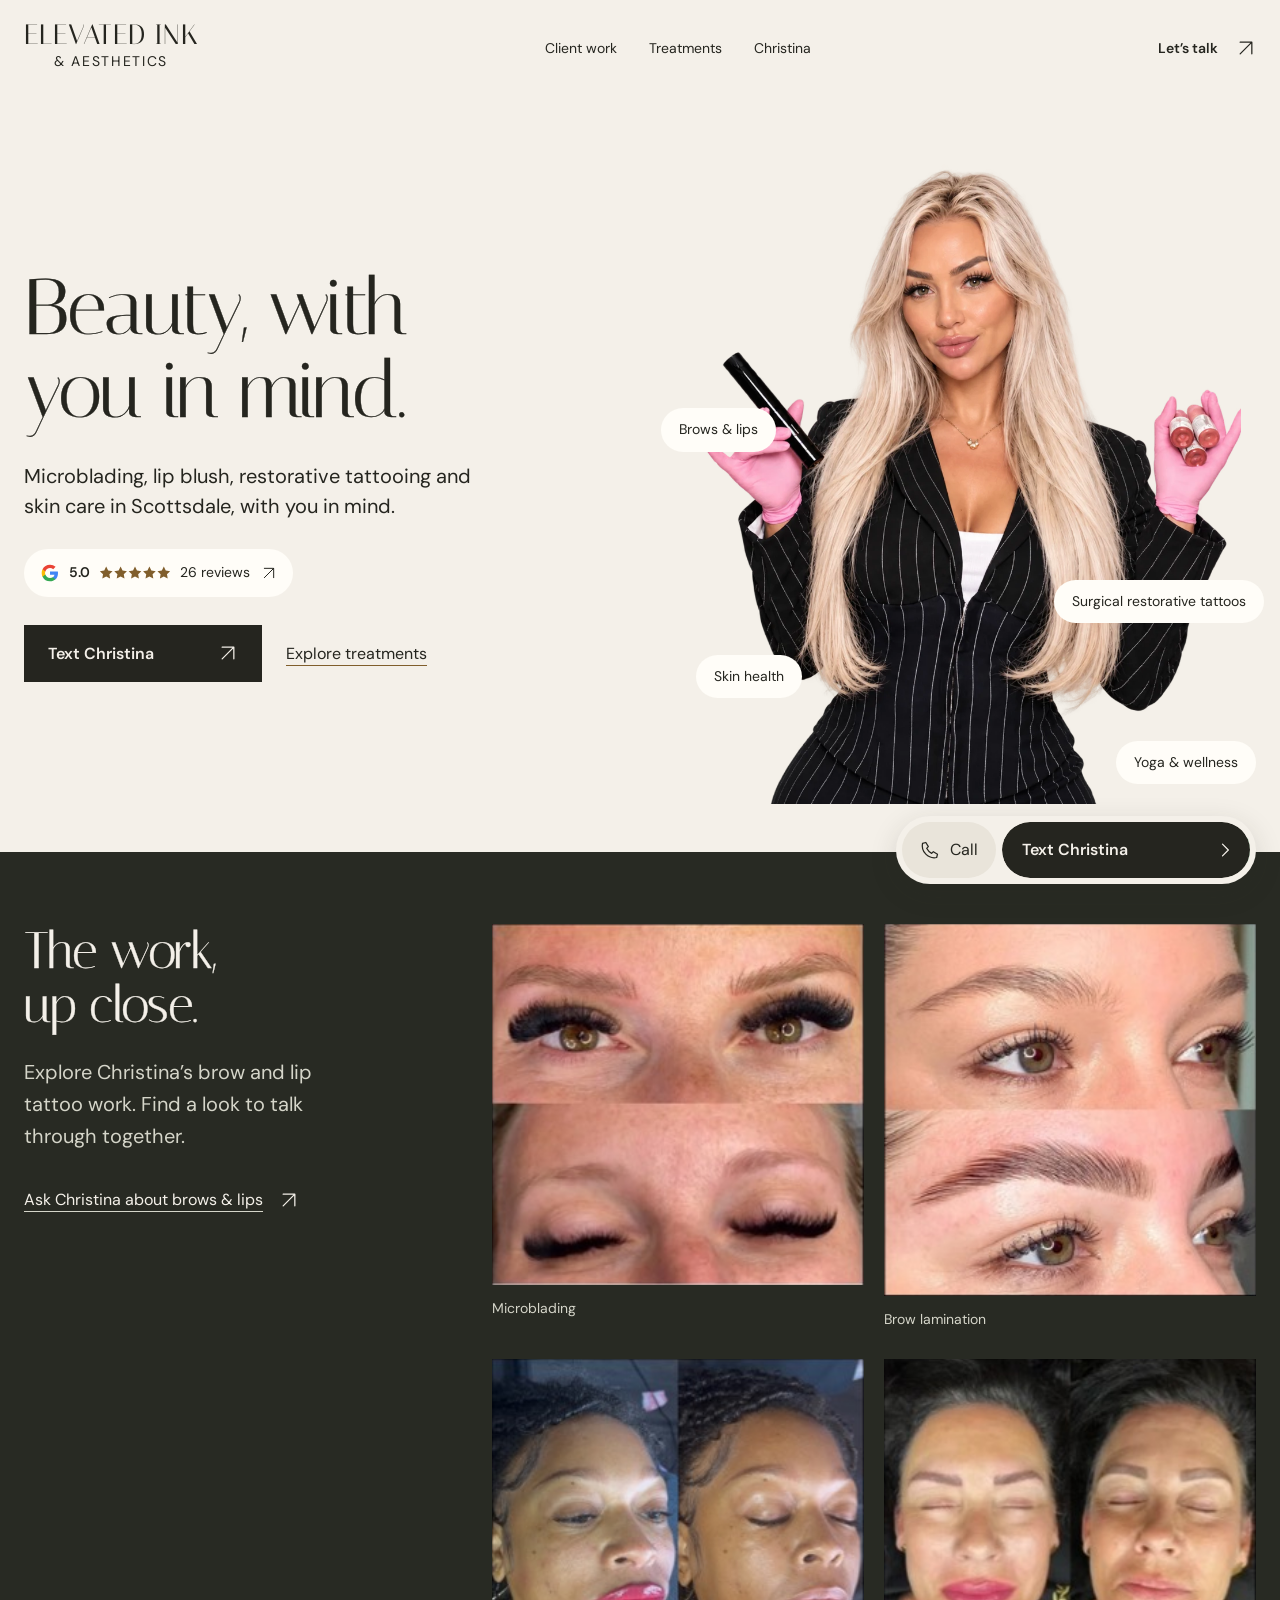
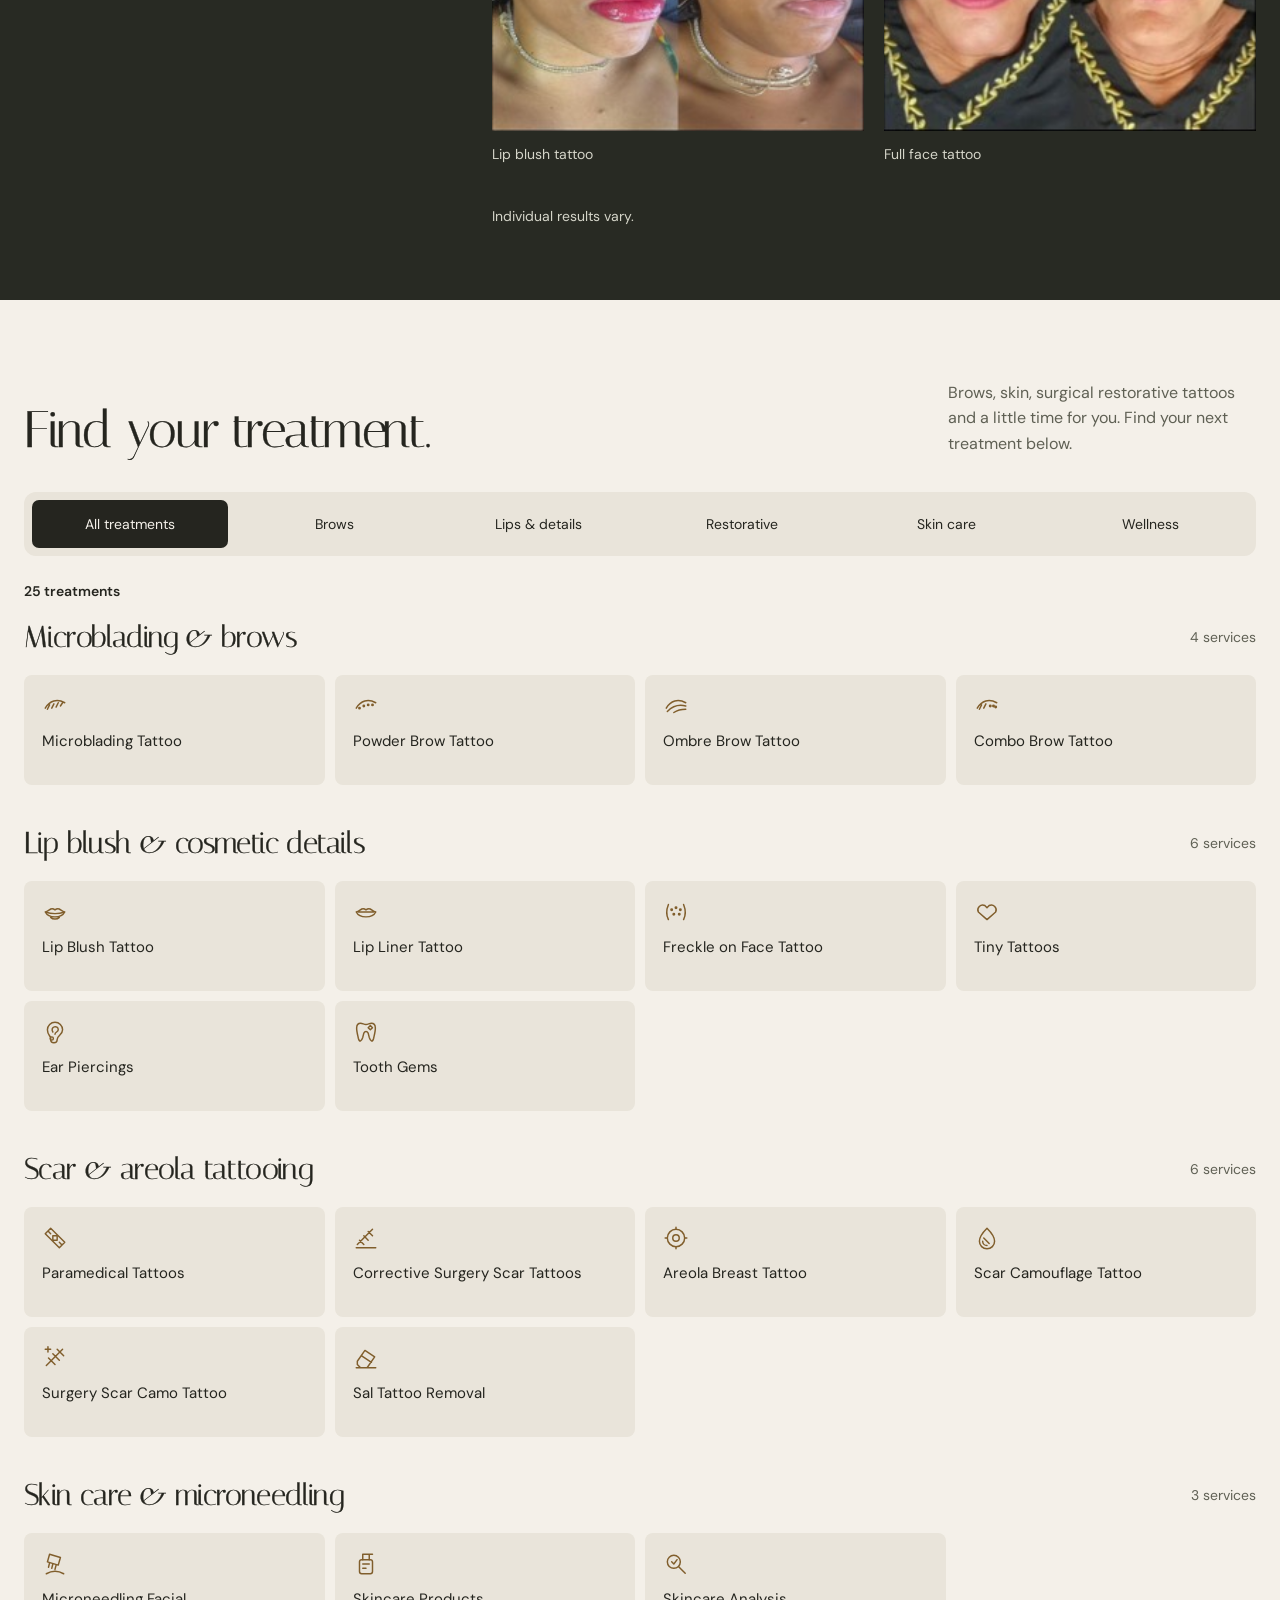
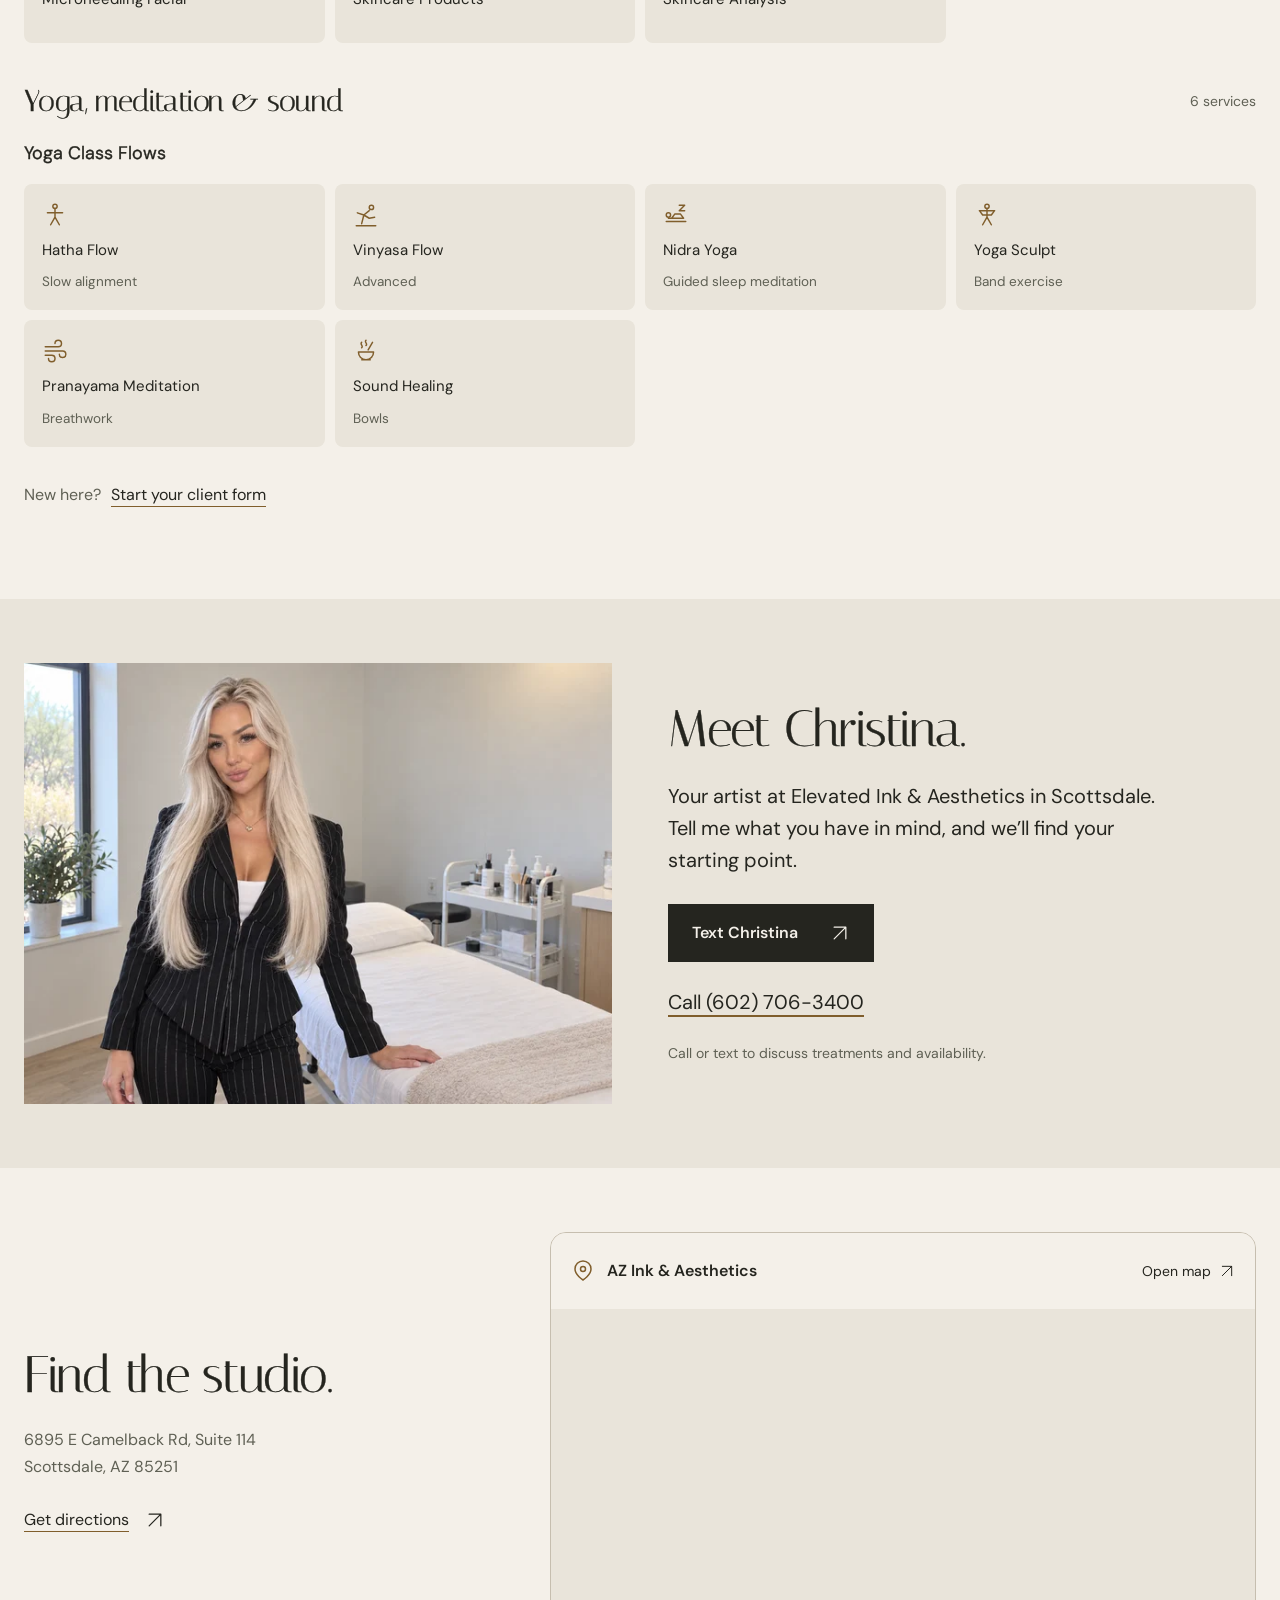
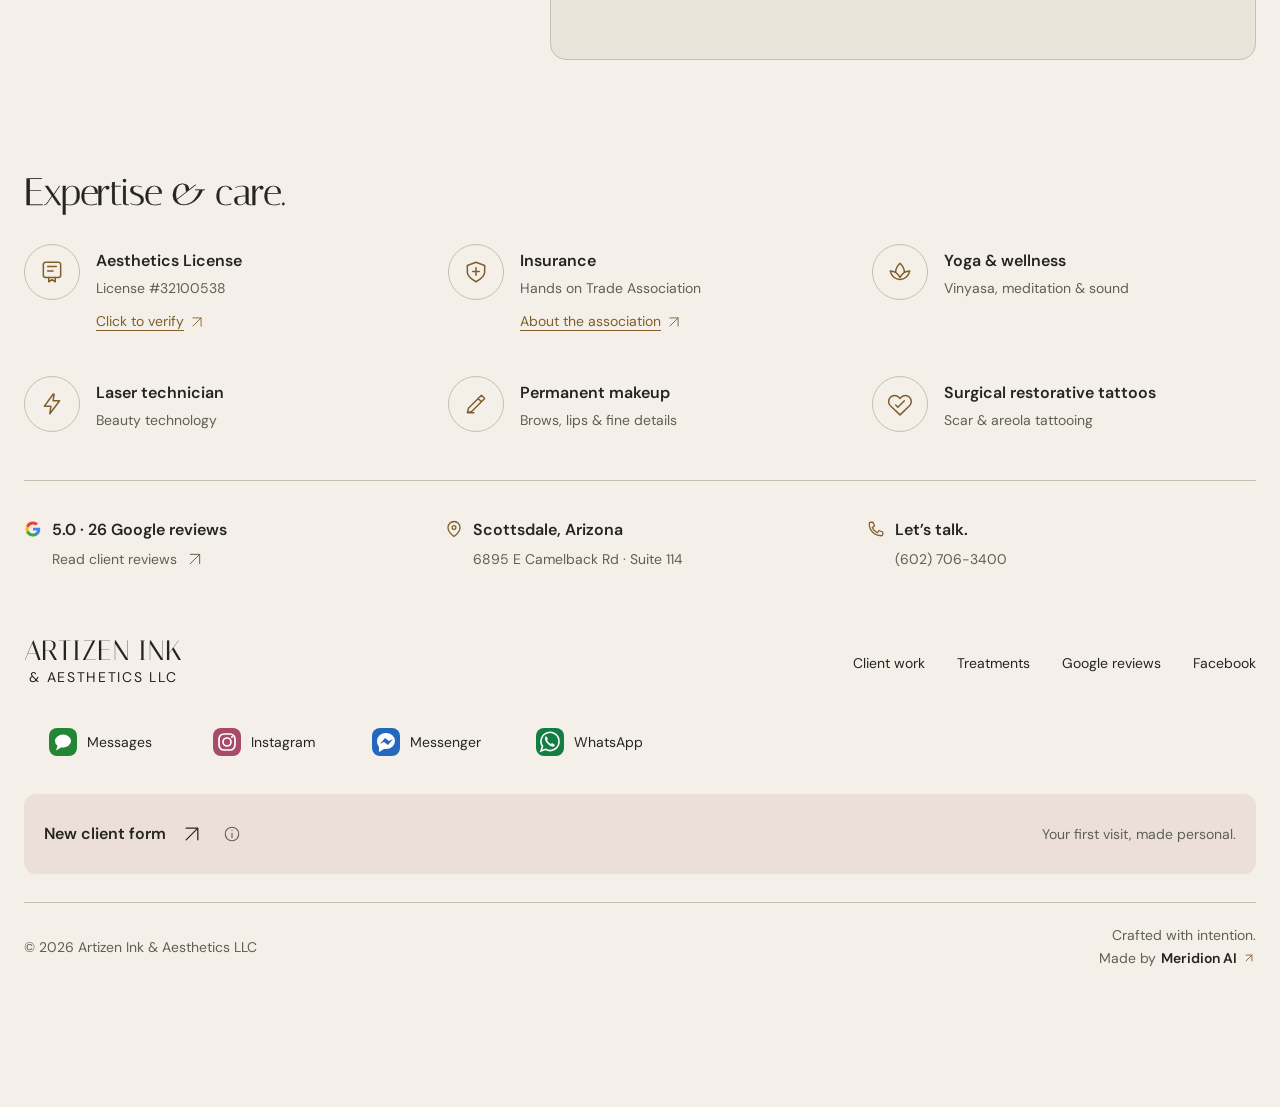
==== commit 24e2a300: "Use Artizen Ink and Aesthetics LLC in footers" ====
--- a/index.html
+++ b/index.html
@@ -141,12 +141,12 @@
   <div class="studio-detail footer-location"><div class="footer-detail-heading"><svg class="studio-detail-icon" viewBox="0 0 24 24" aria-hidden="true"><path d="M20 10c0 6-8 12-8 12S4 16 4 10a8 8 0 1 1 16 0Z"/><circle cx="12" cy="10" r="2.5"/></svg><strong>Scottsdale, Arizona</strong></div><span class="footer-detail-copy">6895 E Camelback Rd · Suite 114</span></div>
   <a class="studio-detail footer-phone" href="tel:+16027063400"><div class="footer-detail-heading"><svg class="studio-detail-icon" viewBox="0 0 24 24" aria-hidden="true"><path d="M8 3H5a2 2 0 0 0-2 2c0 9 7 16 16 16a2 2 0 0 0 2-2v-3l-5-2-2 3a13 13 0 0 1-7-7l3-2-2-5Z"/></svg><strong>Let’s talk.</strong></div><span class="footer-detail-copy">(602) 706-3400</span></a>
 </section>
-<footer class="frame footer"><a class="wordmark" href="#" aria-label="Elevated Ink and Aesthetics home">ELEVATED INK<span>& AESTHETICS</span></a><nav aria-label="Footer navigation"><a href="#work">Client work</a><a href="#treatments">Treatments</a><a href="https://share.google/YLqfMkeD1fCiKU7QR" target="_blank" rel="noopener">Google reviews</a><a href="https://www.facebook.com/az.inkandaesthetics/" target="_blank" rel="noopener">Facebook</a></nav><div class="footer-socials" aria-label="Social profiles and messaging">
+<footer class="frame footer"><a class="wordmark" href="#" aria-label="Artizen Ink and Aesthetics LLC home">ARTIZEN INK<span>&amp; AESTHETICS LLC</span></a><nav aria-label="Footer navigation"><a href="#work">Client work</a><a href="#treatments">Treatments</a><a href="https://share.google/YLqfMkeD1fCiKU7QR" target="_blank" rel="noopener">Google reviews</a><a href="https://www.facebook.com/az.inkandaesthetics/" target="_blank" rel="noopener">Facebook</a></nav><div class="footer-socials" aria-label="Social profiles and messaging">
   <a data-channel="sms" href="sms:+16027063400?body=Hey%20Christina%2C%20I%20need%20to%20know%20more%20about%20your%20services%2C%20girl%21" aria-label="Text Christina in Messages"><svg class="channel-icon" viewBox="0 0 32 32" aria-hidden="true"><rect x="2" y="2" width="28" height="28" rx="8" fill="#238636"/><path d="M24 15a8 6.5 0 0 1-8 6.5h-2l-5 3 1.5-4.7A6 6 0 0 1 8 15a8 6.5 0 0 1 16 0Z" fill="white"/></svg><span>Messages</span></a>
   <a data-channel="instagram" href="https://www.instagram.com/inkandaestheticsbykellee/" target="_blank" rel="noopener" aria-label="Christina on Instagram"><svg class="channel-icon" viewBox="0 0 32 32" aria-hidden="true"><rect x="2" y="2" width="28" height="28" rx="8" fill="#a64b68"/><rect x="8" y="8" width="16" height="16" rx="5" fill="none" stroke="white" stroke-width="1.7"/><circle cx="16" cy="16" r="4" fill="none" stroke="white" stroke-width="1.7"/><circle cx="21" cy="11" r="1.1" fill="white"/></svg><span>Instagram</span></a>
   <a data-channel="messenger" href="https://m.me/az.inkandaesthetics" target="_blank" rel="noopener" aria-label="Christina on Messenger"><svg class="channel-icon" viewBox="0 0 32 32" aria-hidden="true"><rect x="2" y="2" width="28" height="28" rx="8" fill="#2468bd"/><path d="M25 15a9 8 0 0 1-9 8h-2l-5 3v-5A8 8 0 0 1 7 15a9 8 0 0 1 18 0Z" fill="white"/><path d="m10 18 5-6 4 3 4-2-5 6-4-3Z" fill="#2468bd"/></svg><span>Messenger</span></a>
   <a data-channel="whatsapp" href="https://wa.me/16027063400" target="_blank" rel="noopener"><svg class="channel-icon" viewBox="0 0 32 32" aria-hidden="true"><rect x="2" y="2" width="28" height="28" rx="8" fill="#147d43"/><path d="M25 15.5a9 9 0 0 1-13.5 7.8L7 25l1.5-4.7A9 9 0 1 1 25 15.5Z" fill="none" stroke="white" stroke-width="1.6"/><path d="m12 10 2 3-1 1c1 2 2 3 4 4l1-1 3 2c-1 3-4 2-7-1s-4-6-2-8Z" fill="white"/></svg><span>WhatsApp</span></a>
-</div><div class="footer-intake"><div class="intake-link-group"><a class="footer-intake-link" href="new-client.html">New client form <svg class="icon" viewBox="0 0 24 24" aria-hidden="true"><path d="m5 19 14-14M5 5h14v14"/></svg></a><button class="intake-info" type="button" aria-label="About the new client form" aria-expanded="false" aria-controls="intake-tooltip" title="Four quick steps to share your treatment interests and goals with Christina"><svg class="icon" viewBox="0 0 24 24" aria-hidden="true"><circle cx="12" cy="12" r="9"/><path d="M12 11v6M12 7h.01"/></svg></button><span class="intake-tooltip" id="intake-tooltip" role="tooltip" hidden>Share your interests, goals and contact preferences in four quick steps. Finish by opening a text or WhatsApp draft to Christina.</span></div><span>Your first visit, made personal.</span></div><div class="footer-signoff"><p>© <span id="year">2026</span> Elevated Ink &amp; Aesthetics</p><a class="maker-credit" href="https://meridionai.com" target="_blank" rel="noopener"><span>Crafted with intention.</span><span>Made by <strong>Meridion AI</strong><svg class="icon" viewBox="0 0 24 24" aria-hidden="true"><path d="M7 17 17 7M7 7h10v10"/></svg></span></a></div></footer>
+</div><div class="footer-intake"><div class="intake-link-group"><a class="footer-intake-link" href="new-client.html">New client form <svg class="icon" viewBox="0 0 24 24" aria-hidden="true"><path d="m5 19 14-14M5 5h14v14"/></svg></a><button class="intake-info" type="button" aria-label="About the new client form" aria-expanded="false" aria-controls="intake-tooltip" title="Four quick steps to share your treatment interests and goals with Christina"><svg class="icon" viewBox="0 0 24 24" aria-hidden="true"><circle cx="12" cy="12" r="9"/><path d="M12 11v6M12 7h.01"/></svg></button><span class="intake-tooltip" id="intake-tooltip" role="tooltip" hidden>Share your interests, goals and contact preferences in four quick steps. Finish by opening a text or WhatsApp draft to Christina.</span></div><span>Your first visit, made personal.</span></div><div class="footer-signoff"><p>© <span id="year">2026</span> Artizen Ink &amp; Aesthetics LLC</p><a class="maker-credit" href="https://meridionai.com" target="_blank" rel="noopener"><span>Crafted with intention.</span><span>Made by <strong>Meridion AI</strong><svg class="icon" viewBox="0 0 24 24" aria-hidden="true"><path d="M7 17 17 7M7 7h10v10"/></svg></span></a></div></footer>
 <aside class="contact-dock" aria-label="Contact Christina"><a class="dock-call" href="tel:+16027063400"><svg class="icon" viewBox="0 0 24 24" aria-hidden="true"><path d="m7 3 3 5-2 2c1.5 3 3 4.5 6 6l2-2 5 3-1 4C10 23 1 14 3 4Z"/></svg>Call</a><div class="messaging-peel" data-peek>
   <div class="messaging-tray" id="dock-messaging" role="group" aria-label="Message Christina" aria-hidden="true" inert>
     <a class="channel-link" data-channel="sms" href="sms:+16027063400?body=Hey%20Christina%2C%20I%20need%20to%20know%20more%20about%20your%20services%2C%20girl%21" aria-label="Text Christina in Messages"><svg class="channel-icon" viewBox="0 0 32 32" aria-hidden="true"><rect x="2" y="2" width="28" height="28" rx="8" fill="#238636"/><path d="M24 15a8 6.5 0 0 1-8 6.5h-2l-5 3 1.5-4.7A6 6 0 0 1 8 15a8 6.5 0 0 1 16 0Z" fill="white"/></svg></a>
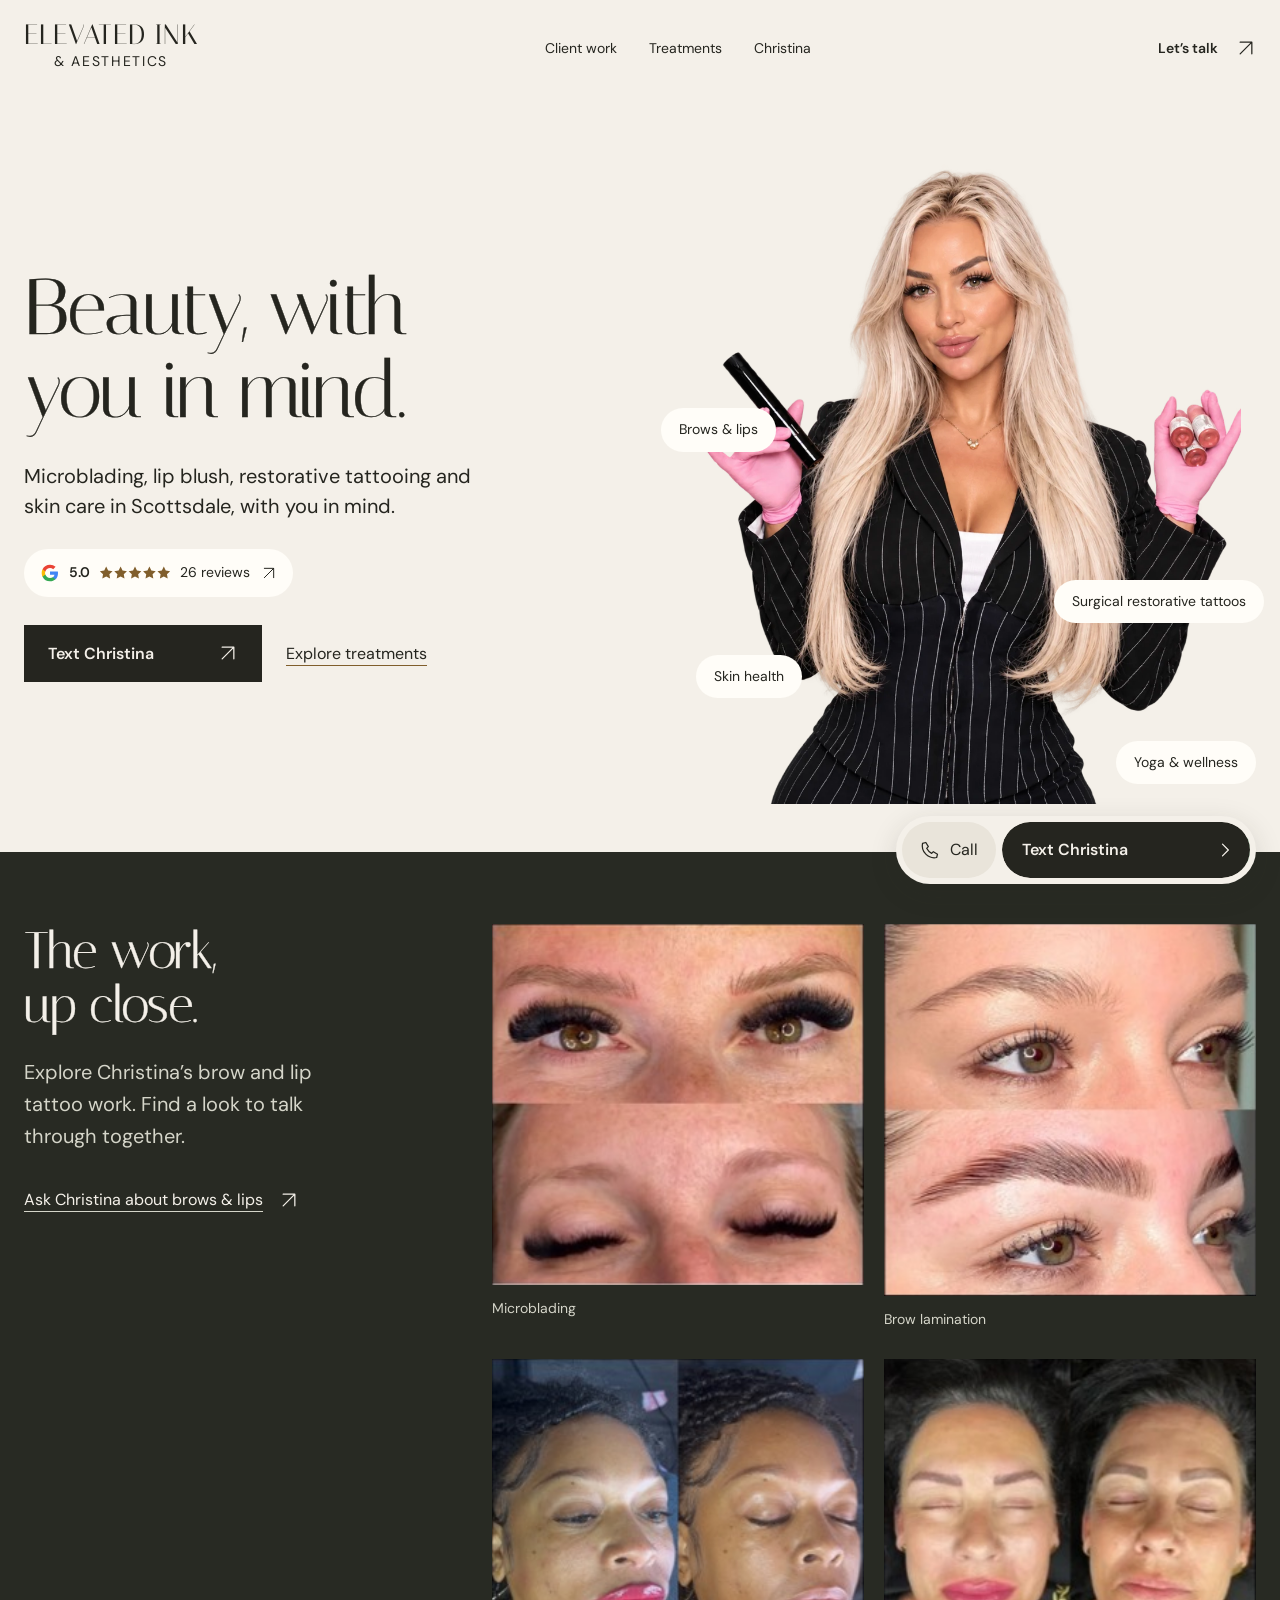
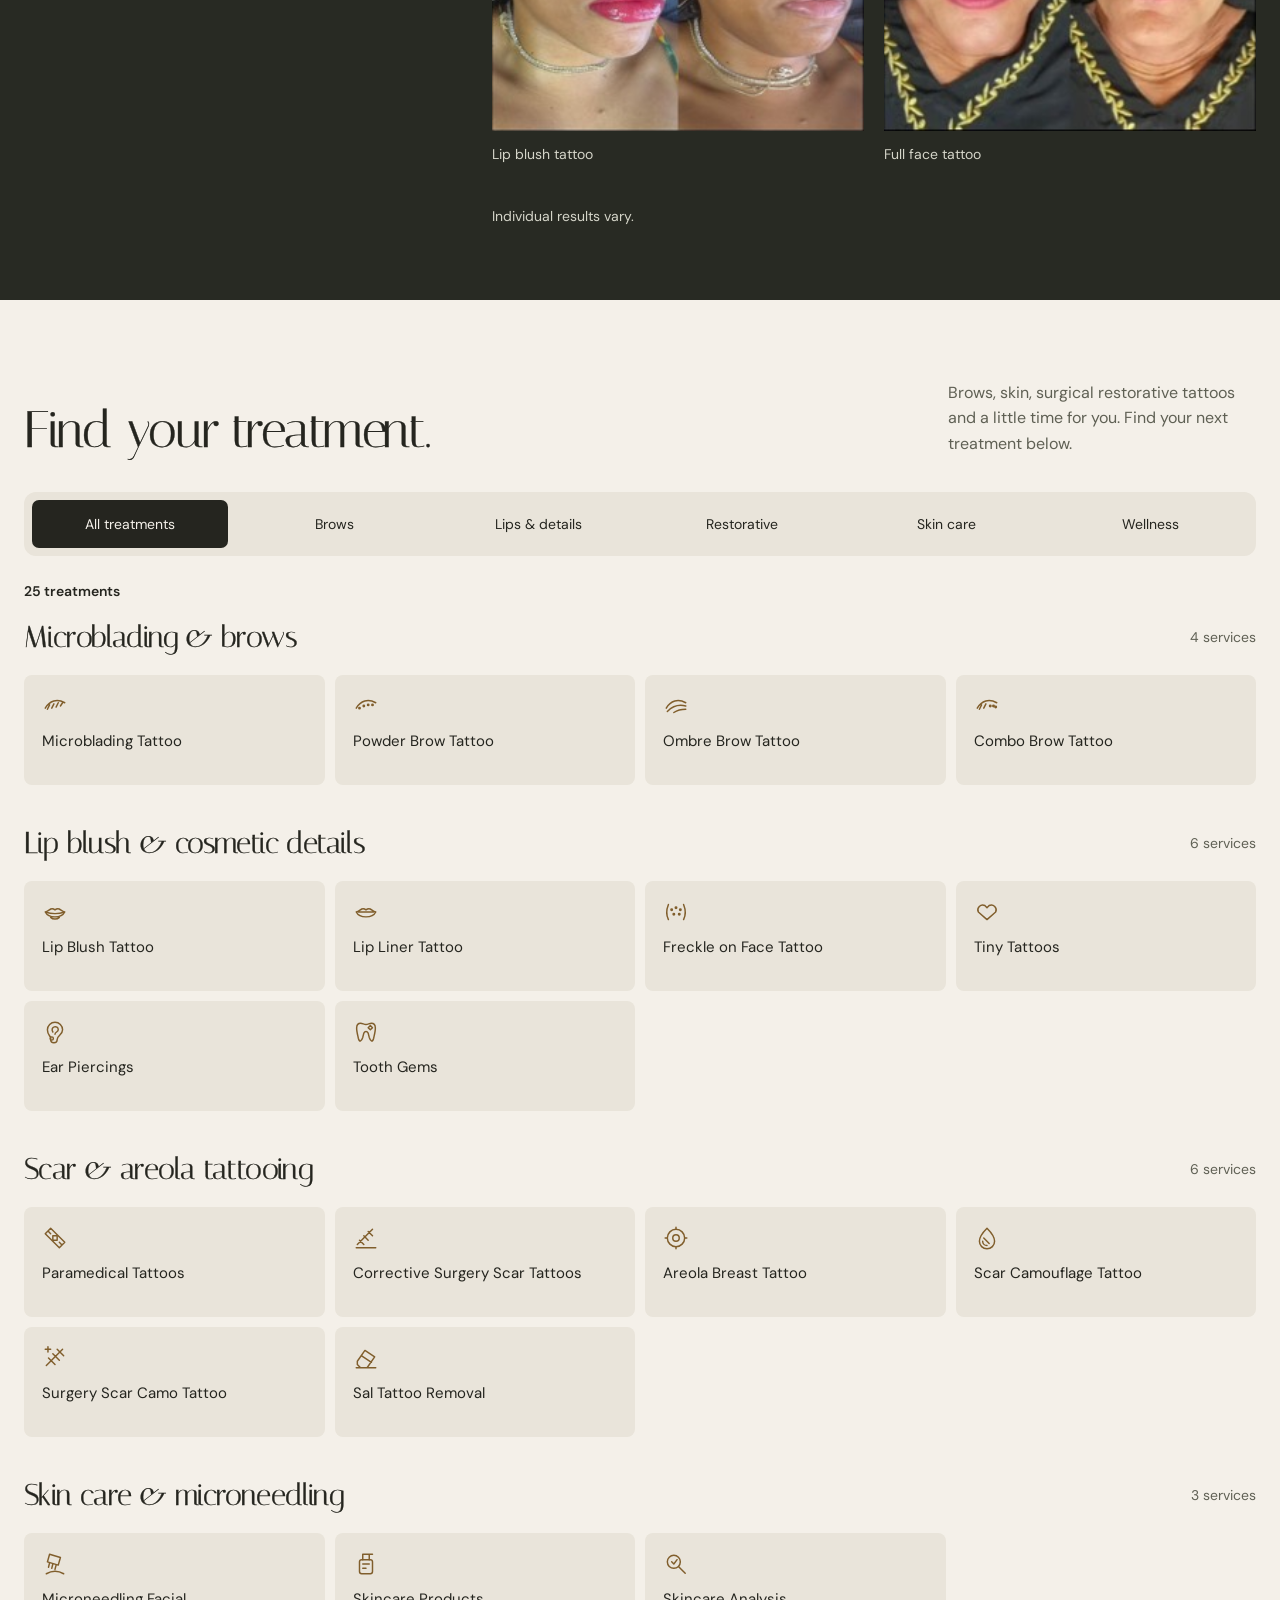
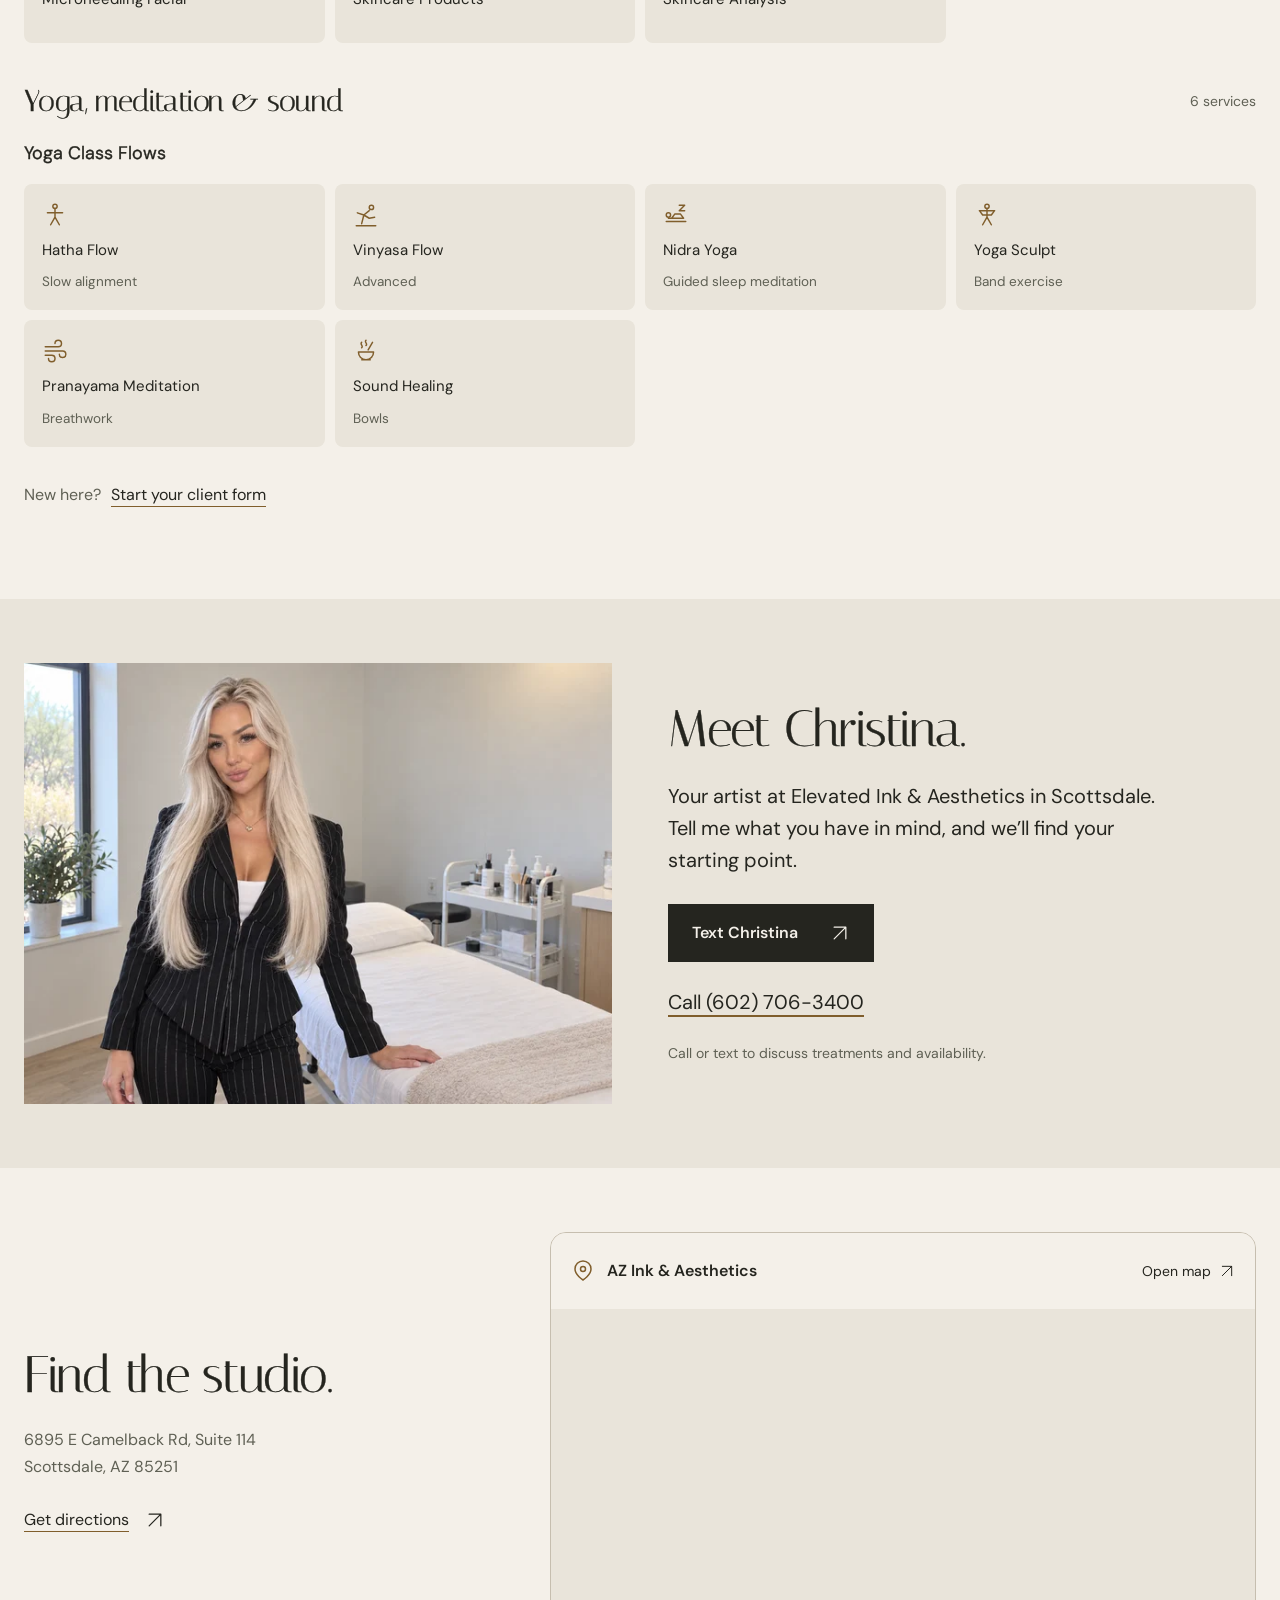
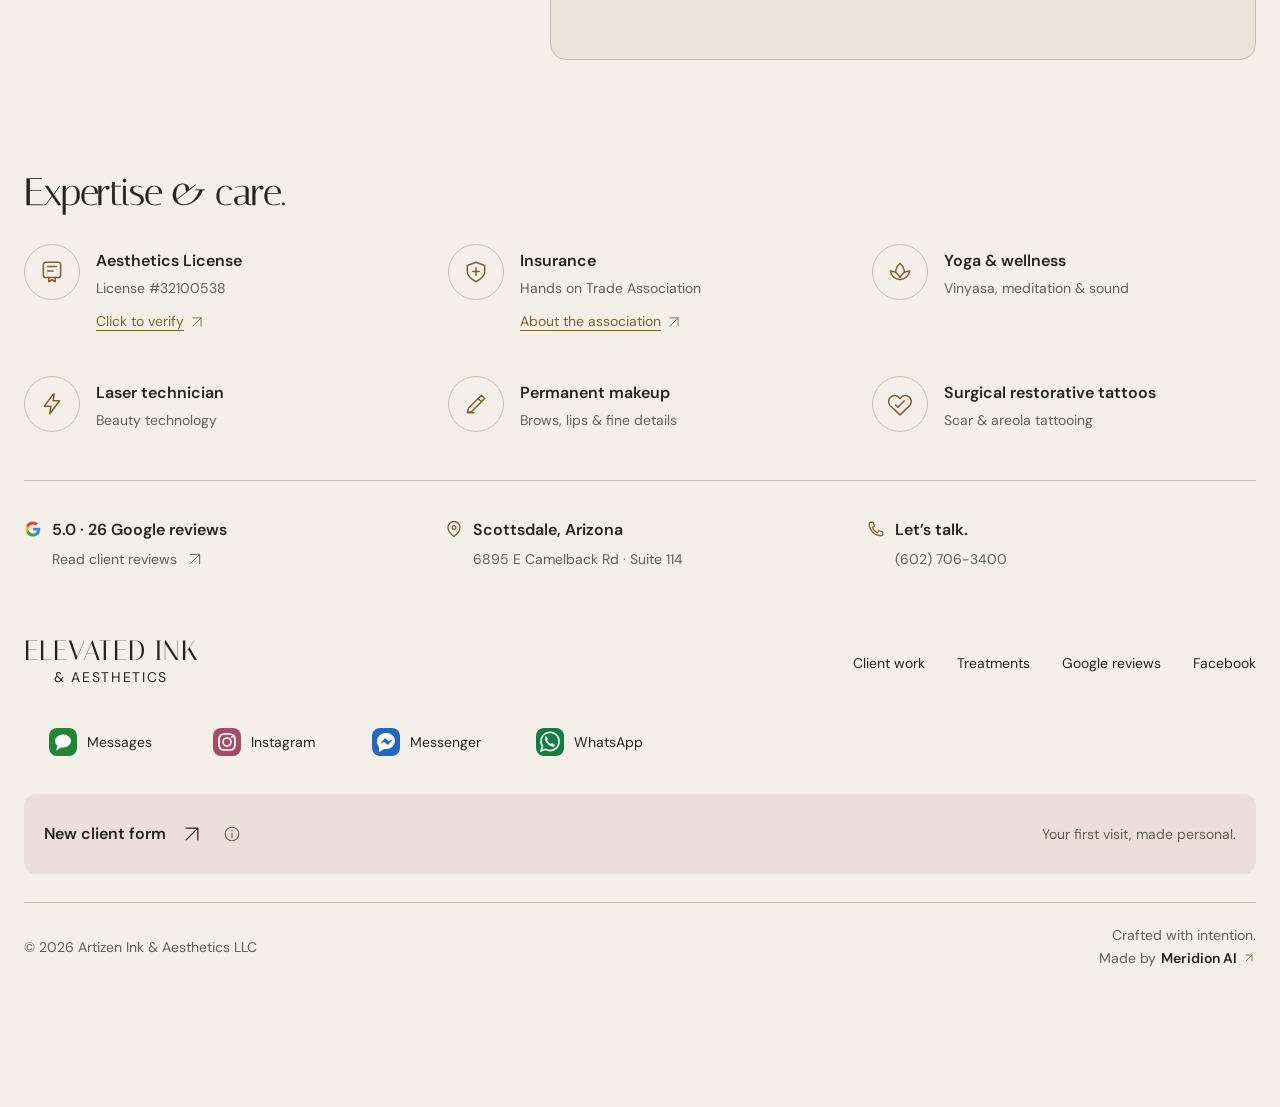
==== commit eb8c0d9a: "Keep Elevated branding and Artizen footer legal name" ====
--- a/index.html
+++ b/index.html
@@ -141,7 +141,7 @@
   <div class="studio-detail footer-location"><div class="footer-detail-heading"><svg class="studio-detail-icon" viewBox="0 0 24 24" aria-hidden="true"><path d="M20 10c0 6-8 12-8 12S4 16 4 10a8 8 0 1 1 16 0Z"/><circle cx="12" cy="10" r="2.5"/></svg><strong>Scottsdale, Arizona</strong></div><span class="footer-detail-copy">6895 E Camelback Rd · Suite 114</span></div>
   <a class="studio-detail footer-phone" href="tel:+16027063400"><div class="footer-detail-heading"><svg class="studio-detail-icon" viewBox="0 0 24 24" aria-hidden="true"><path d="M8 3H5a2 2 0 0 0-2 2c0 9 7 16 16 16a2 2 0 0 0 2-2v-3l-5-2-2 3a13 13 0 0 1-7-7l3-2-2-5Z"/></svg><strong>Let’s talk.</strong></div><span class="footer-detail-copy">(602) 706-3400</span></a>
 </section>
-<footer class="frame footer"><a class="wordmark" href="#" aria-label="Artizen Ink and Aesthetics LLC home">ARTIZEN INK<span>&amp; AESTHETICS LLC</span></a><nav aria-label="Footer navigation"><a href="#work">Client work</a><a href="#treatments">Treatments</a><a href="https://share.google/YLqfMkeD1fCiKU7QR" target="_blank" rel="noopener">Google reviews</a><a href="https://www.facebook.com/az.inkandaesthetics/" target="_blank" rel="noopener">Facebook</a></nav><div class="footer-socials" aria-label="Social profiles and messaging">
+<footer class="frame footer"><a class="wordmark" href="#" aria-label="Elevated Ink and Aesthetics home">ELEVATED INK<span>& AESTHETICS</span></a><nav aria-label="Footer navigation"><a href="#work">Client work</a><a href="#treatments">Treatments</a><a href="https://share.google/YLqfMkeD1fCiKU7QR" target="_blank" rel="noopener">Google reviews</a><a href="https://www.facebook.com/az.inkandaesthetics/" target="_blank" rel="noopener">Facebook</a></nav><div class="footer-socials" aria-label="Social profiles and messaging">
   <a data-channel="sms" href="sms:+16027063400?body=Hey%20Christina%2C%20I%20need%20to%20know%20more%20about%20your%20services%2C%20girl%21" aria-label="Text Christina in Messages"><svg class="channel-icon" viewBox="0 0 32 32" aria-hidden="true"><rect x="2" y="2" width="28" height="28" rx="8" fill="#238636"/><path d="M24 15a8 6.5 0 0 1-8 6.5h-2l-5 3 1.5-4.7A6 6 0 0 1 8 15a8 6.5 0 0 1 16 0Z" fill="white"/></svg><span>Messages</span></a>
   <a data-channel="instagram" href="https://www.instagram.com/inkandaestheticsbykellee/" target="_blank" rel="noopener" aria-label="Christina on Instagram"><svg class="channel-icon" viewBox="0 0 32 32" aria-hidden="true"><rect x="2" y="2" width="28" height="28" rx="8" fill="#a64b68"/><rect x="8" y="8" width="16" height="16" rx="5" fill="none" stroke="white" stroke-width="1.7"/><circle cx="16" cy="16" r="4" fill="none" stroke="white" stroke-width="1.7"/><circle cx="21" cy="11" r="1.1" fill="white"/></svg><span>Instagram</span></a>
   <a data-channel="messenger" href="https://m.me/az.inkandaesthetics" target="_blank" rel="noopener" aria-label="Christina on Messenger"><svg class="channel-icon" viewBox="0 0 32 32" aria-hidden="true"><rect x="2" y="2" width="28" height="28" rx="8" fill="#2468bd"/><path d="M25 15a9 8 0 0 1-9 8h-2l-5 3v-5A8 8 0 0 1 7 15a9 8 0 0 1 18 0Z" fill="white"/><path d="m10 18 5-6 4 3 4-2-5 6-4-3Z" fill="#2468bd"/></svg><span>Messenger</span></a>
